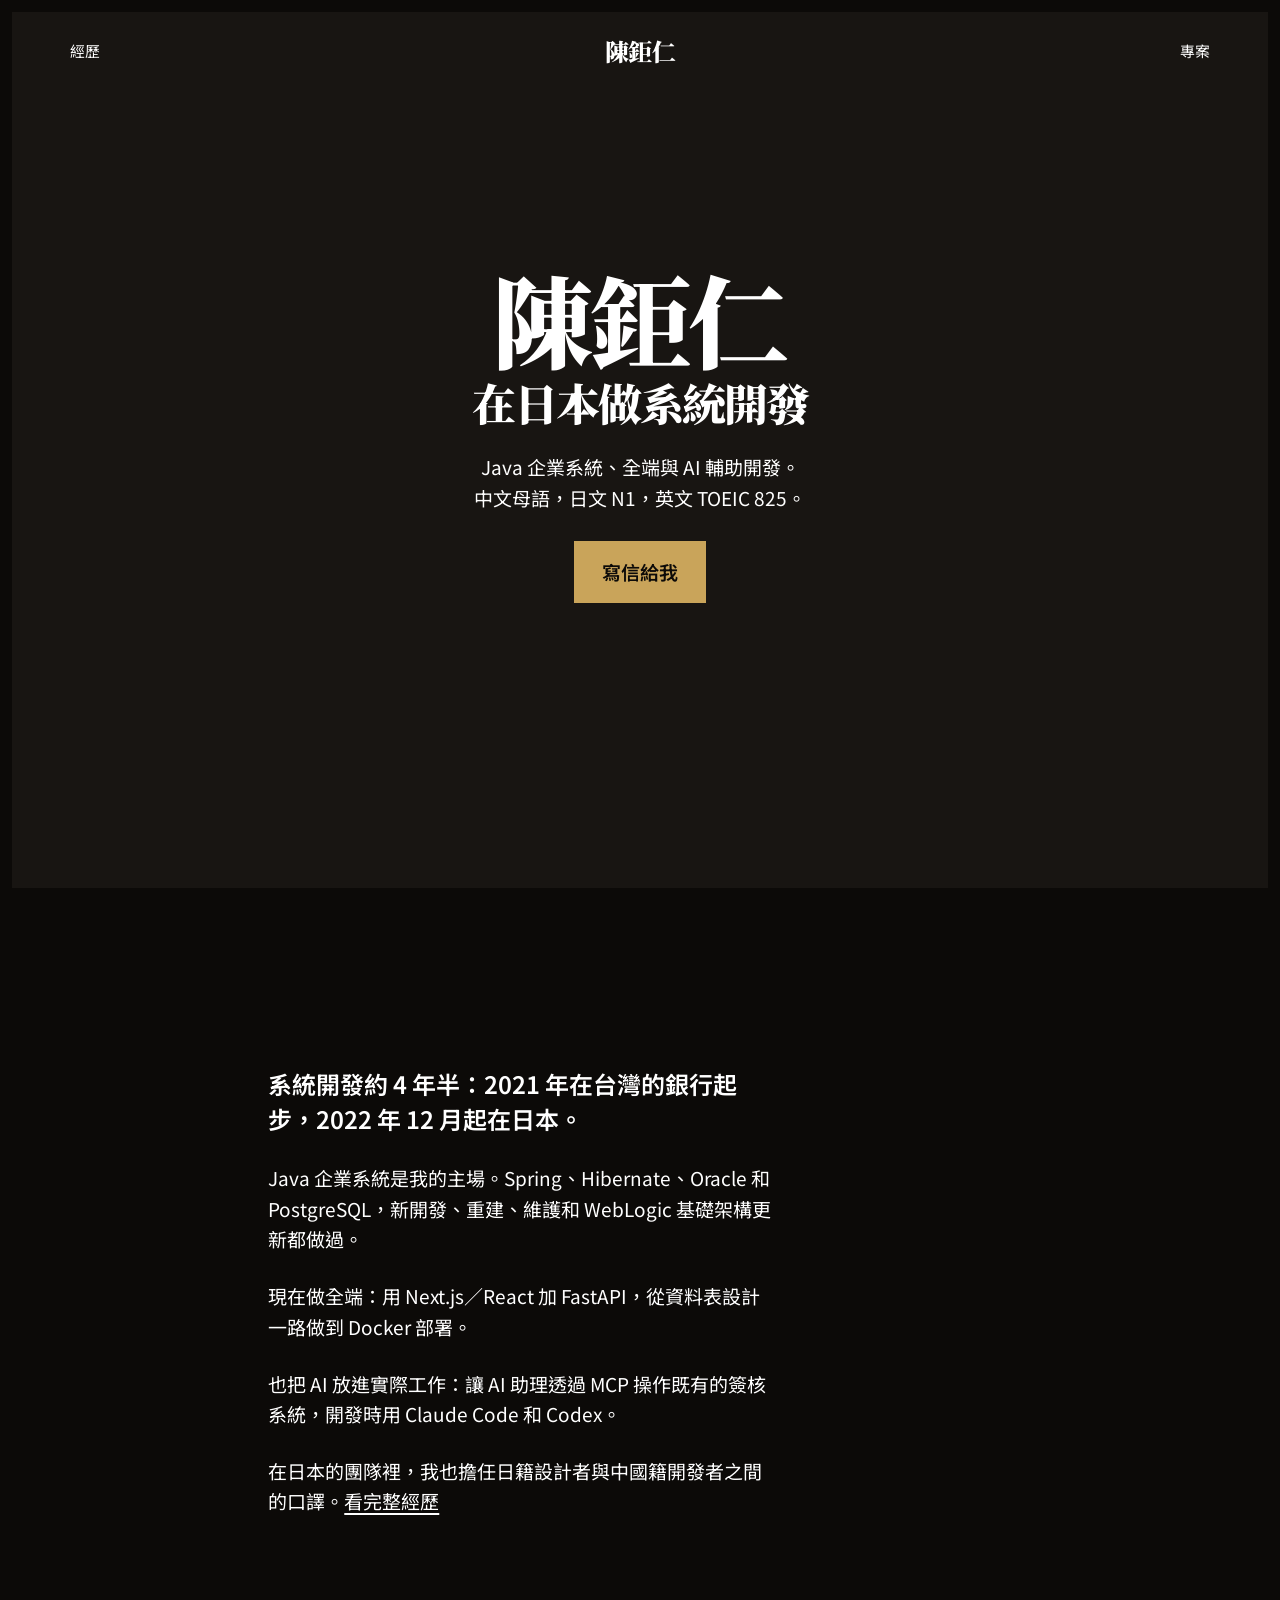
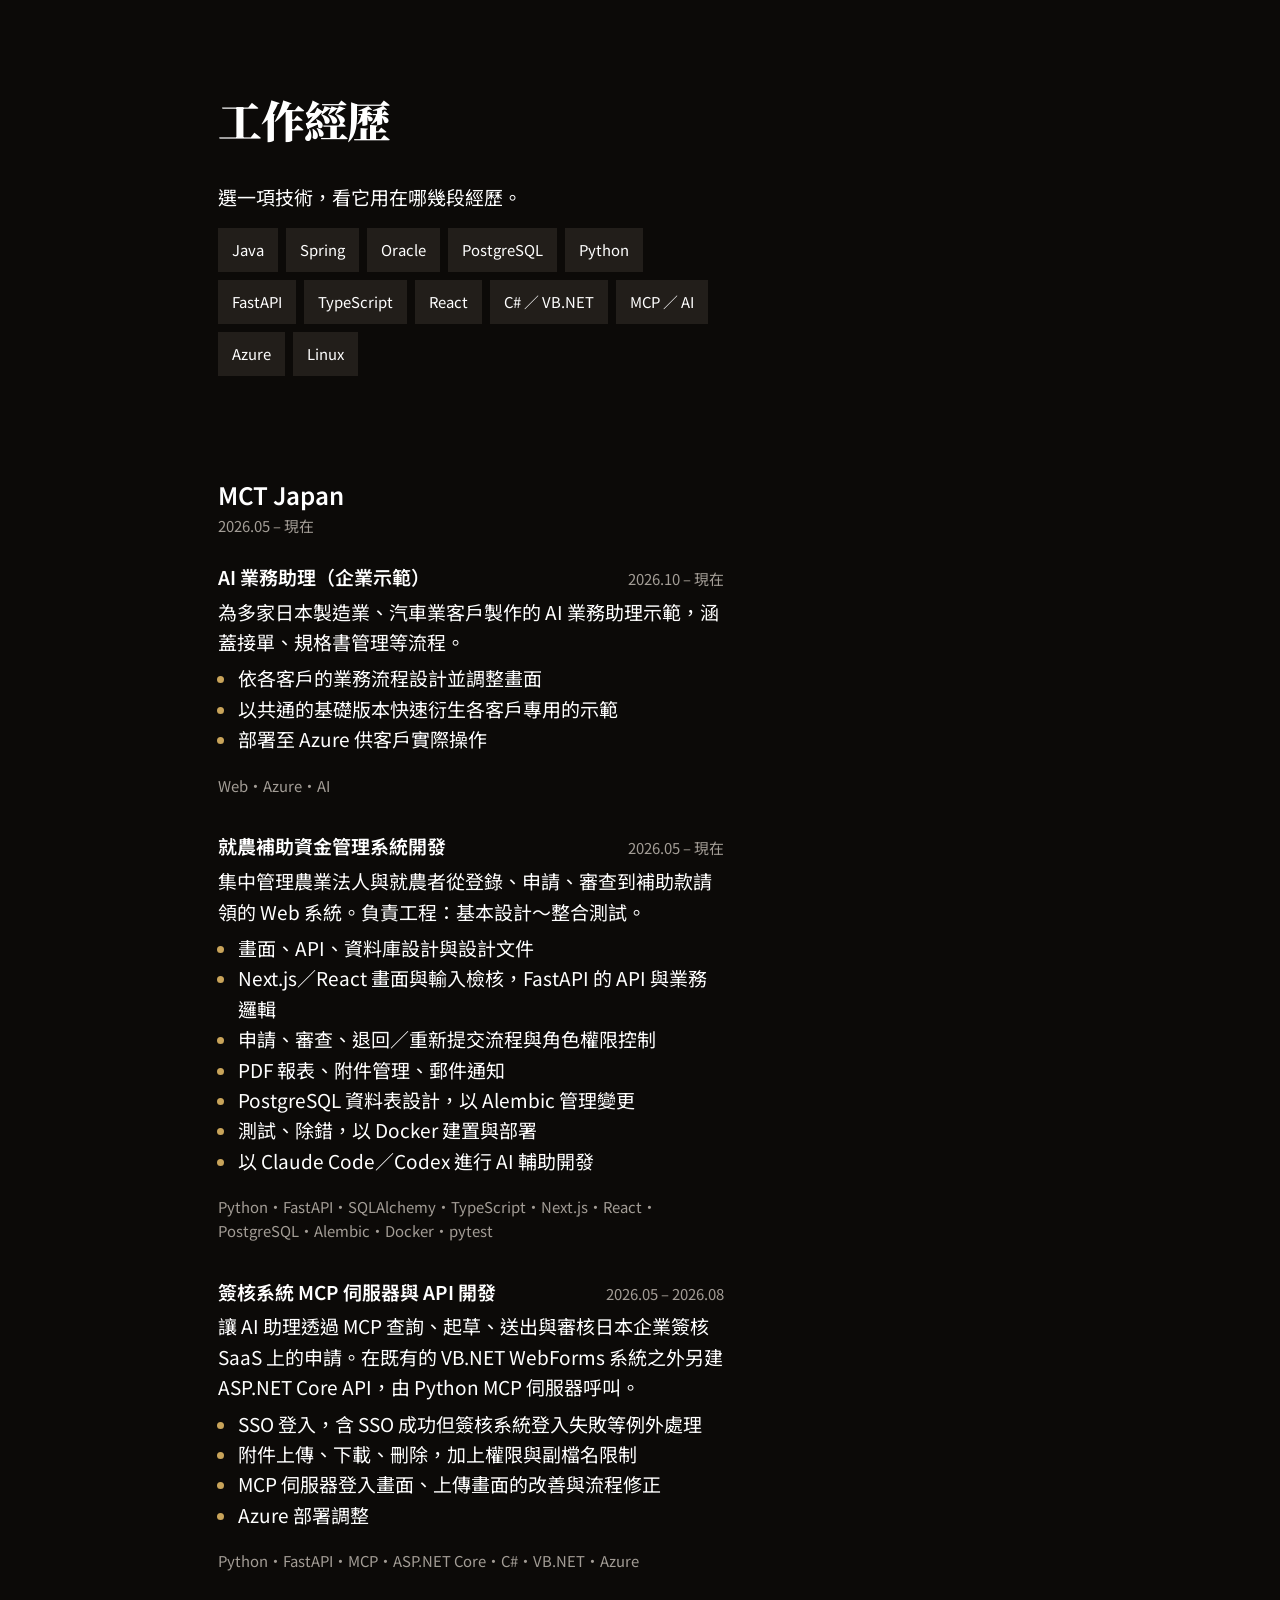
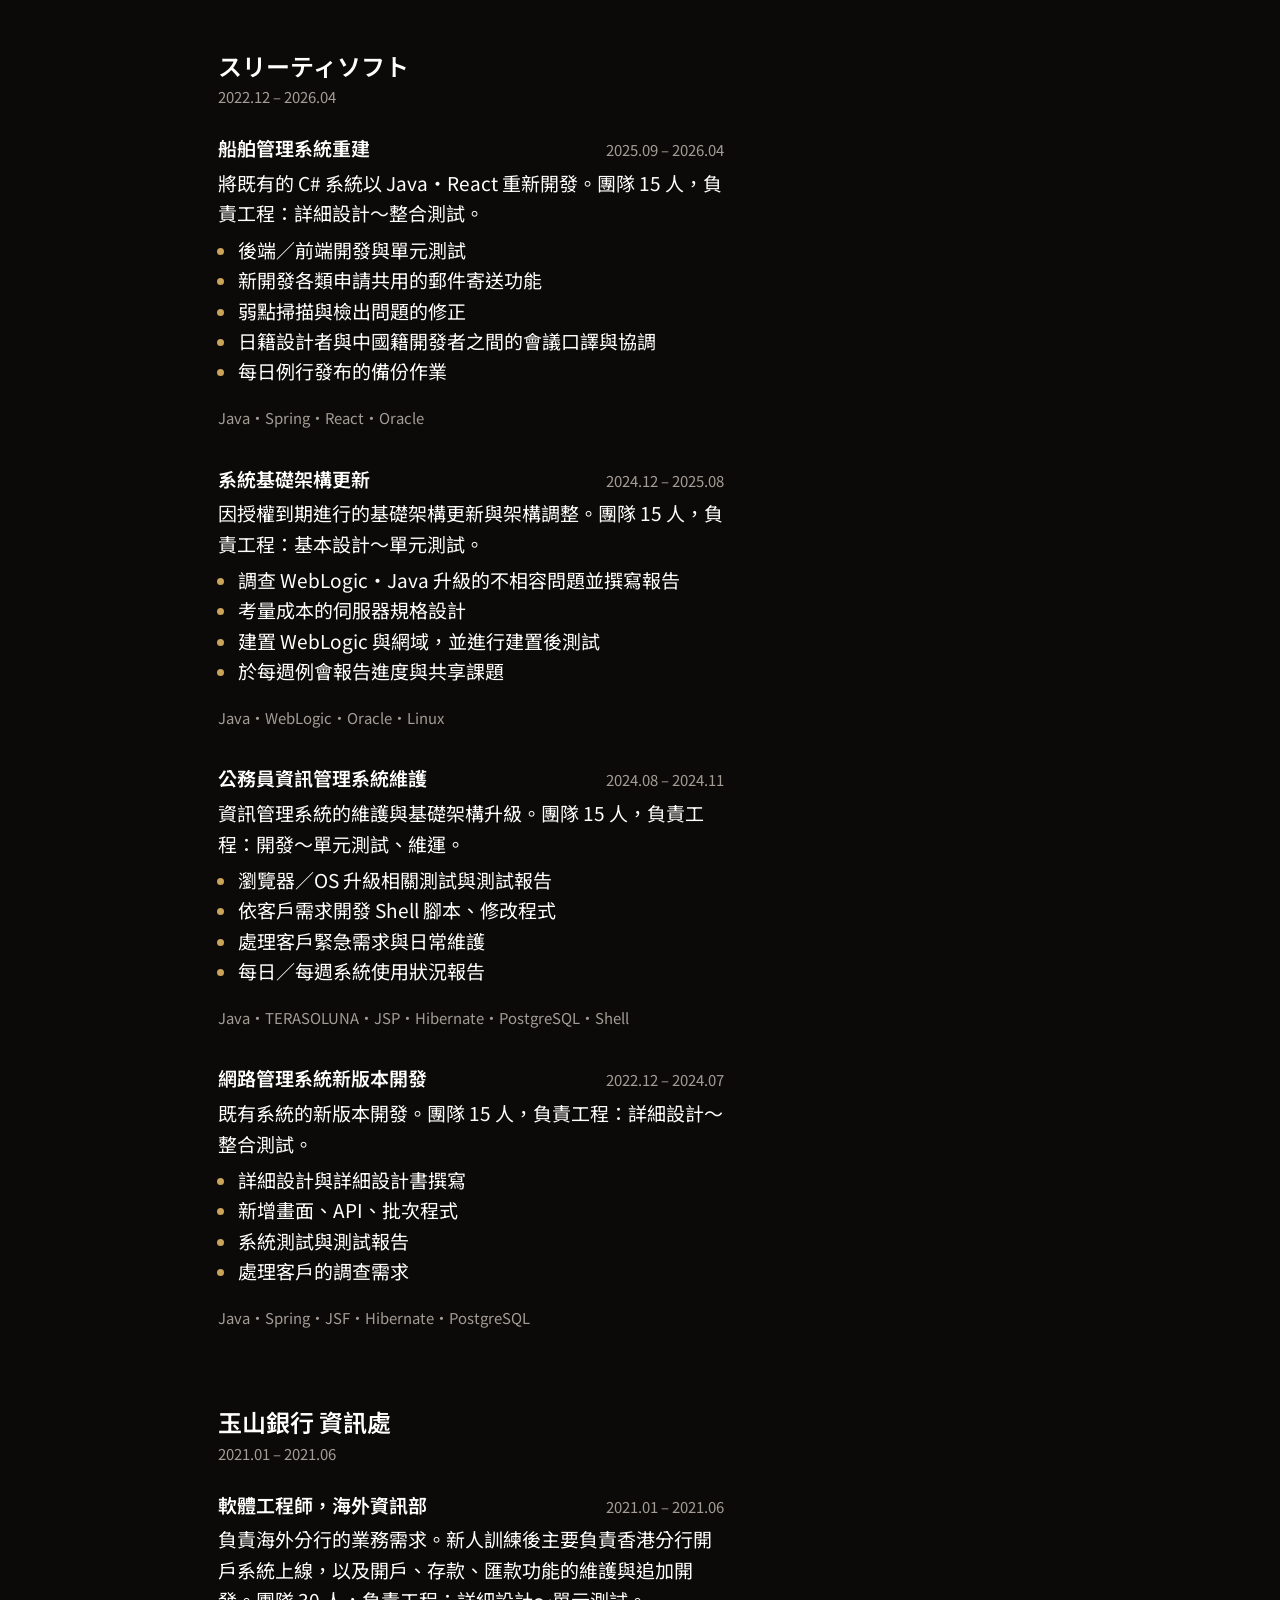
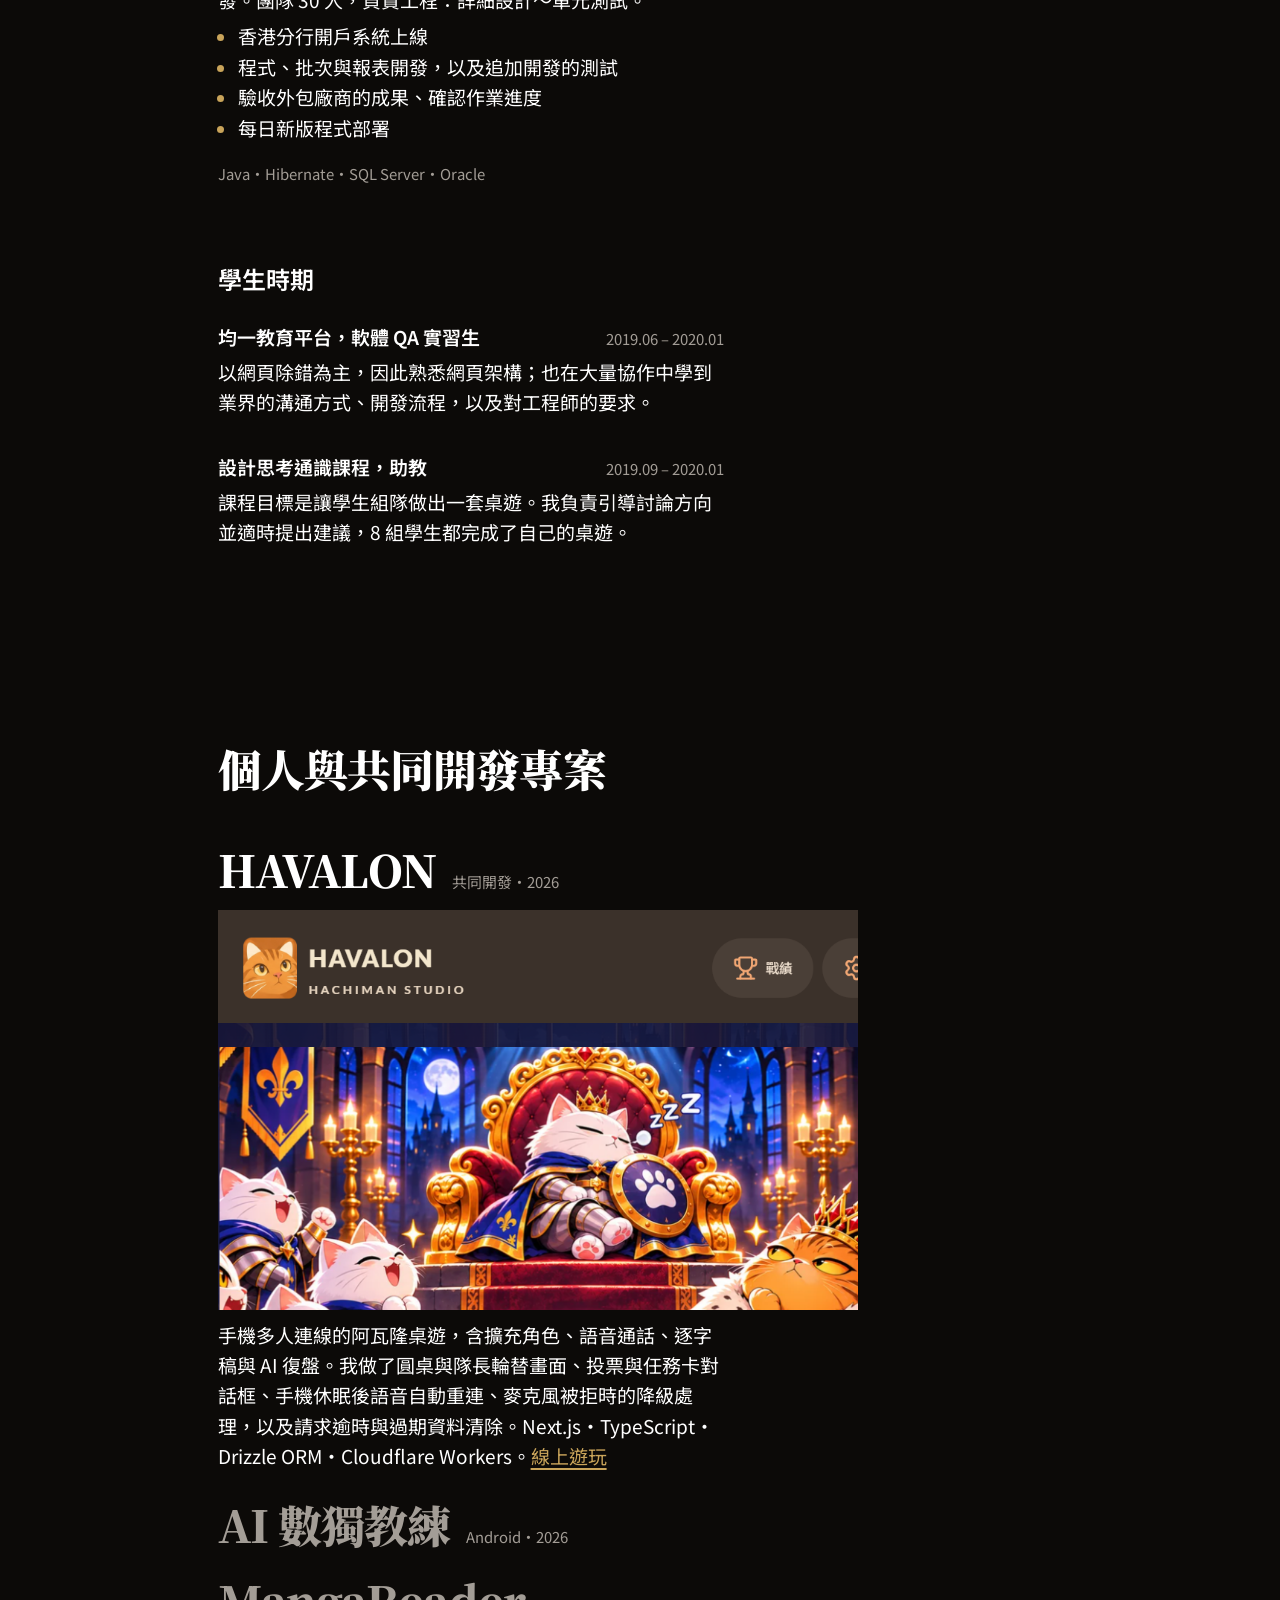
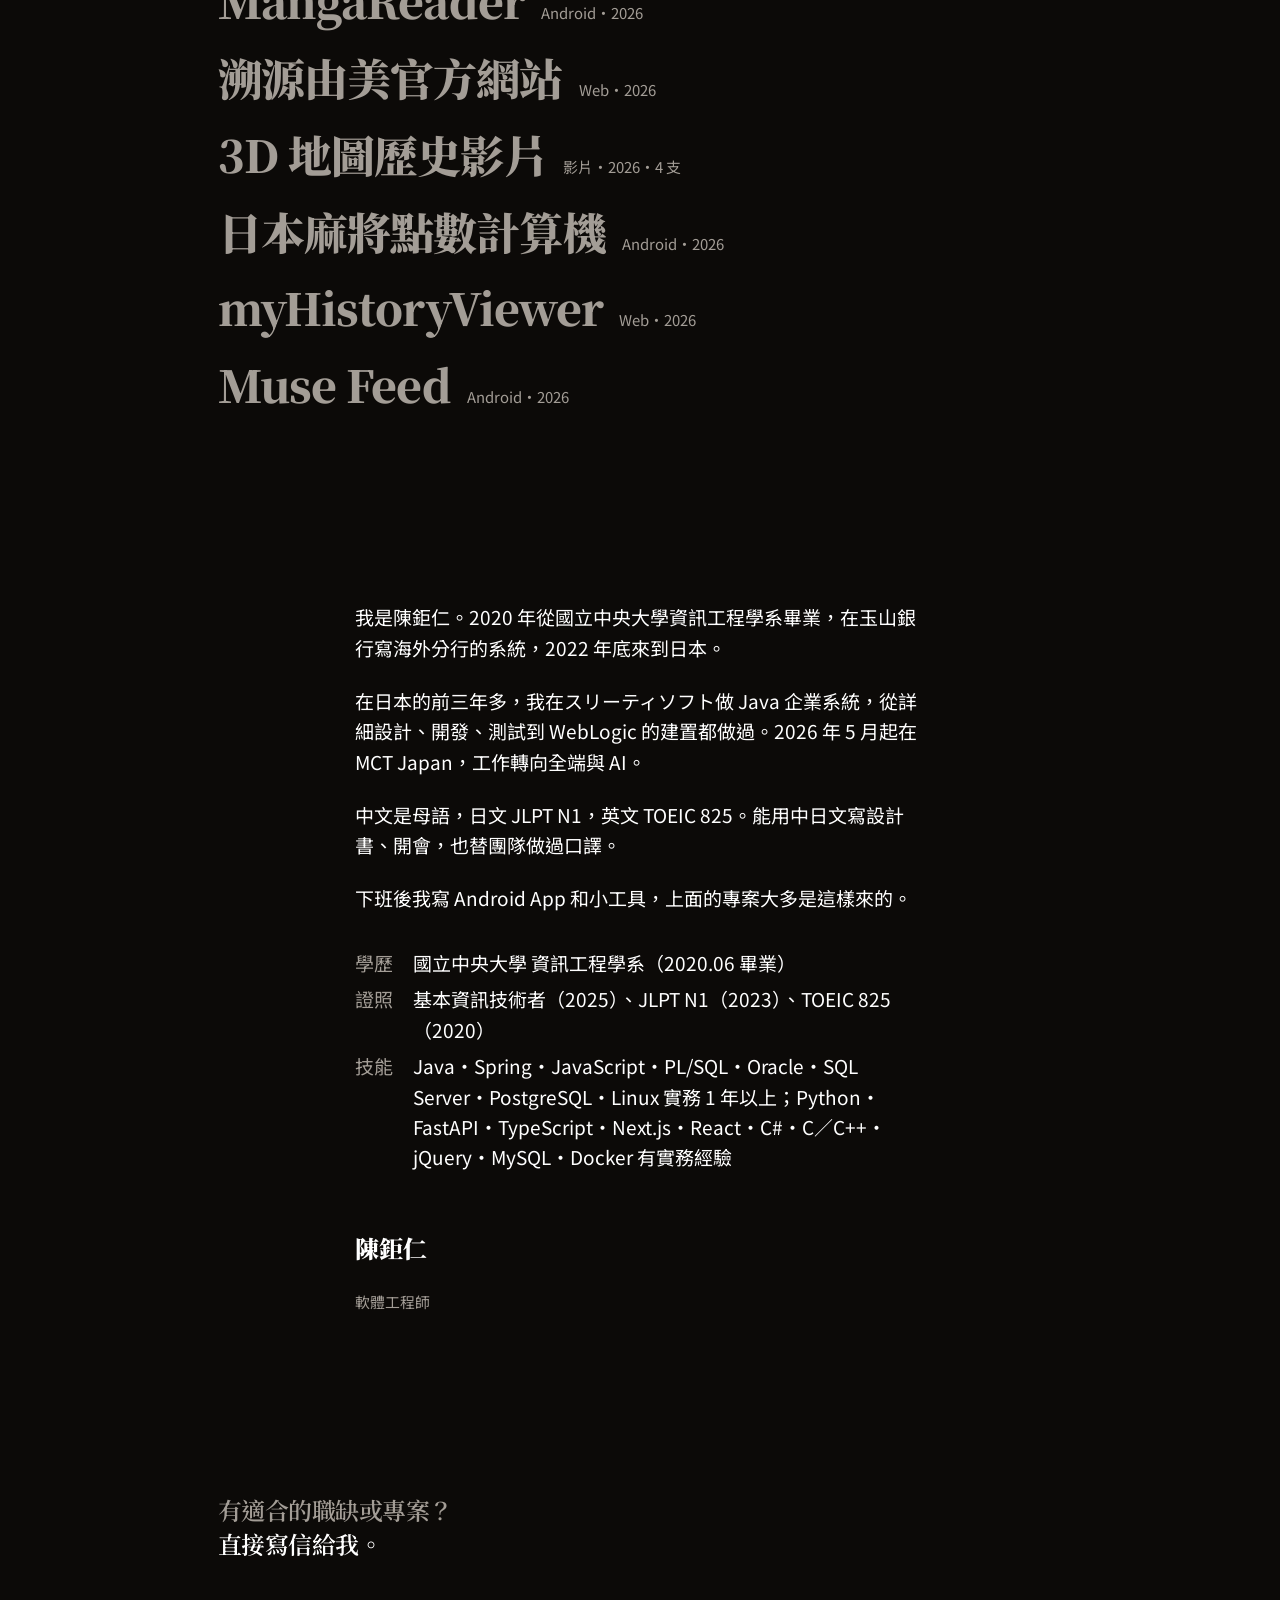
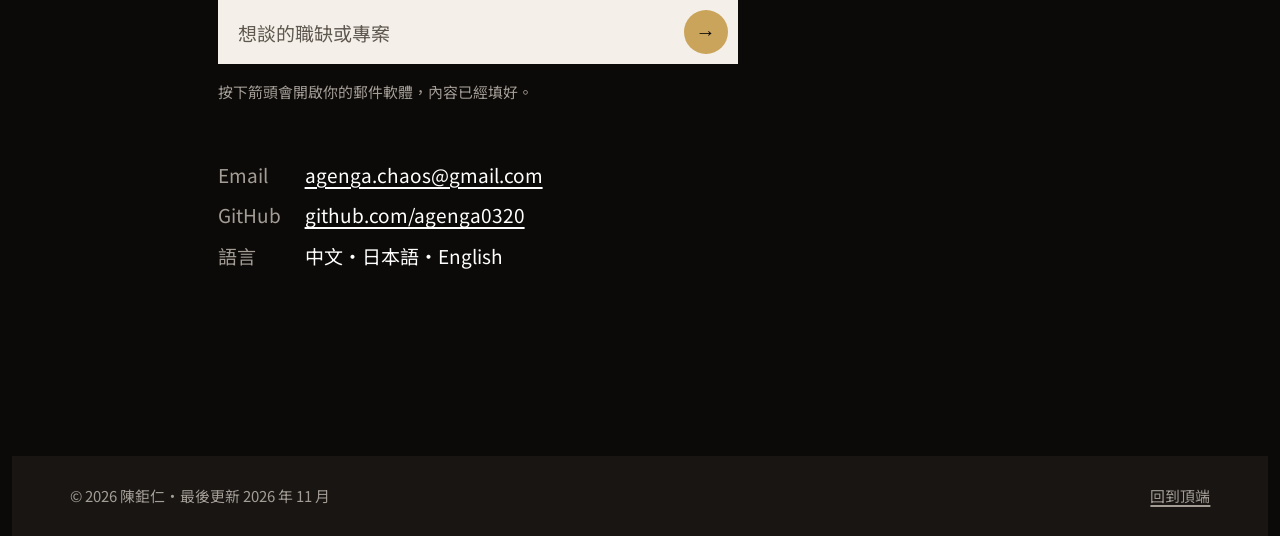
==== index.html @ db95b2f4 "Fix audit findings and replace giant footer name with a one-line footer Co-Authored-By: Claude Opus " ====
<!doctype html>
<html lang="zh-Hant">
<head>
<meta charset="utf-8">
<meta name="viewport" content="width=device-width, initial-scale=1">
<title>陳鉅仁｜軟體工程師 履歷</title>
<meta name="description" content="陳鉅仁｜在日本工作的台灣軟體工程師。Java 企業系統、Next.js／FastAPI 全端開發、MCP 與 AI 輔助開發。中文母語，日文 JLPT N1，英文 TOEIC 825。">
<link rel="preconnect" href="https://fonts.googleapis.com">
<link rel="preconnect" href="https://fonts.gstatic.com" crossorigin>
<link href="https://fonts.googleapis.com/css2?family=Noto+Serif+TC:wght@900&family=Noto+Sans+TC:wght@400;600&display=swap" rel="stylesheet">
<style>
  :root {
    --bg:#0c0a08; --surface:#181512; --surface-2:#221e1a; --ink:#ffffff; --muted:#a39d96;
    --accent:#c9a45a; --accent-ink:#0c0a08;
    --display:"Noto Serif TC", serif;
    --text:"Noto Sans TC", system-ui, sans-serif;
    --step-small:clamp(0.875rem, 0.85rem + 0.1vw, 0.9375rem);
    --step-body:clamp(1.0625rem, 1rem + 0.3vw, 1.1875rem);
    --step-lead:clamp(1.25rem, 1.1rem + 0.6vw, 1.5rem);
    --step-head:clamp(2rem, 1.3rem + 2.4vw, 2.75rem);
    --step-display:clamp(3.25rem, 1.5rem + 6vw, 7rem);
    --m:12px; --pad:clamp(24px, 4.5vw, 72px);
    --ease:cubic-bezier(.2,.7,.2,1);
  }
  * { box-sizing:border-box; }
  html { scroll-behavior:smooth; }
  body { margin:0; background:var(--bg); color:var(--ink); font:400 var(--step-body)/1.6 var(--text); }
  a { color:var(--ink); text-underline-offset:.2em; text-decoration-thickness:2px; }
  a:hover { color:var(--accent); }
  :focus-visible { outline:3px solid var(--accent); outline-offset:3px; }
  ::selection { background:var(--accent); color:var(--accent-ink); }
  h1, h2, h3 { margin:0; font-family:var(--display); font-weight:900; letter-spacing:-0.02em; line-height:1.05; }
  p { margin:0; }

  .page { padding:var(--m) var(--m) 0; }

  /* hero */
  .hero { min-height:calc(100svh - 2 * var(--m)); background:var(--surface); display:grid; grid-template-rows:auto 1fr; padding:20px var(--pad) 0; text-align:center; }
  .top { display:grid; grid-template-columns:1fr auto 1fr; align-items:center; gap:16px; font-size:var(--step-small); }
  .top a { text-decoration:none; }
  .top a:first-child { justify-self:start; } .top a:last-child { justify-self:end; }
  .mark { font-family:var(--display); font-weight:900; font-size:var(--step-lead); letter-spacing:-0.02em; }
  .hero-body { align-self:start; margin-top:22svh; display:grid; justify-items:center; gap:28px; padding-bottom:22svh; }
  .hero h1 { font-size:var(--step-display); line-height:1; }
  .hero h1 span { display:block; font-size:var(--step-head); margin-top:.25em; }
  .hero p { max-width:28em; text-wrap:balance; }
  .btn { display:inline-block; background:var(--accent); color:var(--accent-ink); font-weight:600; text-decoration:none; padding:16px 28px; transition:transform .2s var(--ease), background .2s; }
  .btn:hover { color:var(--accent-ink); background:#d9b871; transform:translateY(-2px); }
  .btn:active { transform:translateY(0) scale(.98); }

  section { padding:clamp(120px, 14vw, 200px) var(--pad) 0; max-width:960px; margin:0 auto; }
  .col { max-width:46ch; }
  h2 { font-size:var(--step-head); margin-bottom:40px; }

  /* intro */
  .intro { margin-left:6%; display:grid; gap:1.4em; }
  .intro p:first-child { font-weight:600; font-size:var(--step-lead); line-height:1.45; }

  /* career list */
  .filter { display:flex; flex-wrap:wrap; gap:8px; margin:0 0 20px; }
  .filter button { font:inherit; font-size:var(--step-small); color:var(--ink); background:var(--surface-2); border:0; padding:10px 14px; cursor:pointer; transition:background .2s, color .2s, transform .15s var(--ease); }
  .filter button:hover { background:#2e2924; }
  .filter button:active { transform:scale(.96); }
  .filter button[aria-pressed="true"] { background:var(--accent); color:var(--accent-ink); }
  .readout { min-height:1.6em; color:var(--muted); font-size:var(--step-small); margin-bottom:48px; }
  .group { margin-top:56px; }
  .group-name { font-size:var(--step-lead); font-weight:600; margin-bottom:8px; }
  .group-name span { display:block; font-size:var(--step-small); font-weight:400; color:var(--muted); font-variant-numeric:tabular-nums; }
  .job { padding:18px 0; transition:opacity .3s; }
  .job-head { display:flex; justify-content:space-between; align-items:baseline; gap:24px; }
  .job h3 { font-family:var(--text); font-weight:600; font-size:var(--step-body); letter-spacing:0; line-height:1.4; }
  .when { color:var(--muted); font-size:var(--step-small); font-variant-numeric:tabular-nums; white-space:nowrap; }
  .job p, .job ul { margin-top:6px; }
  .job ul { padding-left:1.1em; }
  .job .stack { color:var(--muted); font-size:var(--step-small); }
  .job.dim h3, .job.dim p, .job.dim li { color:var(--muted); }
  .hit { color:var(--accent); font-size:var(--step-small); font-weight:600; white-space:nowrap; }
  .job li::marker { color:var(--accent); }

  /* work index */
  .names { list-style:none; margin:0; padding:0; }
  .names li { padding:14px 0; }
  .names button { font:inherit; color:var(--muted); background:none; border:0; padding:0; text-align:left; cursor:pointer; display:flex; align-items:baseline; gap:16px; flex-wrap:wrap; width:100%; }
  .names .nm { font-family:var(--display); font-weight:900; font-size:var(--step-head); letter-spacing:-0.02em; line-height:1.1; transition:color .25s; }
  .names .meta { font-size:var(--step-small); }
  .names li.on .nm, .names button:hover .nm, .names button:focus-visible .nm { color:var(--ink); }
  .names .desc { display:none; margin-top:10px; max-width:46ch; color:var(--ink); }
  .names li.on .desc { display:block; }
  .names .desc a { color:var(--accent); }
  .vids { margin:12px 0 0; padding-left:1.1em; display:grid; gap:8px; }
  .names .vids li { padding:0; }
  .vids li::marker { color:var(--accent); }
  .names img { display:none; width:100%; max-width:640px; height:auto; aspect-ratio:16/10; object-fit:cover; object-position:50% 0; margin-top:16px; }
  .names li.on img { display:block; }

  /* letter */
  .letter { display:grid; gap:1.2em; margin:0 auto; max-width:30em; }
  .letter .sign { font-family:var(--display); font-weight:900; font-size:var(--step-lead); margin-top:.6em; }
  .letter .role { color:var(--muted); font-size:var(--step-small); }
  .facts { display:grid; grid-template-columns:auto 1fr; gap:6px 20px; margin-top:.6em; }
  .facts dt { color:var(--muted); }
  .facts dd { margin:0; }

  /* contact */
  .contact { padding-bottom:clamp(120px, 12vw, 160px); }
  .prompt { font-size:var(--step-lead); font-weight:600; line-height:1.4; }
  .prompt span { display:block; color:var(--muted); }
  form { position:relative; max-width:520px; margin-top:28px; }
  form input { width:100%; height:64px; border:0; background:#f4efe8; color:#0c0a08; font:inherit; padding:0 72px 0 20px; }
  form input::placeholder { color:#5e5850; opacity:1; }
  form input:focus { outline:2px solid var(--accent); outline-offset:-2px; }
  form button { position:absolute; right:10px; top:10px; width:44px; height:44px; border:0; border-radius:50%; background:var(--accent); color:var(--accent-ink); font-size:20px; cursor:pointer; transition:transform .2s var(--ease); }
  form button:hover { transform:translateX(3px); }
  .hint { margin-top:16px; font-size:var(--step-small); color:var(--muted); }
  .rows { margin-top:56px; display:grid; grid-template-columns:auto 1fr; gap:10px 24px; }
  .rows dt { color:var(--muted); }
  .rows dd { margin:0; }

  /* footer */
  footer { margin:var(--m) var(--m) 0; background:var(--surface); }
  .ft { display:flex; justify-content:space-between; align-items:baseline; gap:16px; flex-wrap:wrap; padding:28px var(--pad); font-size:var(--step-small); color:var(--muted); }
  .ft a { color:var(--muted); }

  /* entrances */
  .js .rv { opacity:0; translate:0 24px; transition:opacity .7s var(--ease), translate .7s var(--ease); transition-delay:calc(var(--i, 0) * 80ms); }
  .js .rv.in { opacity:1; translate:0 0; }

  @media (max-width:860px) {
    .hero { min-height:auto; }
    .hero-body { margin-top:28px; gap:20px; padding-bottom:64px; }
    .intro { margin-left:0; max-width:78%; }
    .job-head { flex-direction:column; gap:2px; }
    .names .desc { display:block; }
    .names .nm { color:var(--ink); }
    .names img { display:block; width:100%; height:auto; aspect-ratio:16/10; object-fit:cover; object-position:50% 0; margin-bottom:12px; }
    .names li { padding:20px 0; }
    .rows { grid-template-columns:1fr; gap:2px; }
    .rows dd { margin-bottom:16px; }
  }
  @media (prefers-reduced-motion:reduce) {
    html { scroll-behavior:auto; }
    .js .rv { opacity:1; translate:none; transition:none; }
  }
</style>
<script>document.documentElement.classList.add('js');</script>
</head>
<body>
<div class="page">
<div class="read">

  <header class="hero">
    <nav class="top" aria-label="頁面導覽">
      <a href="#career">經歷</a>
      <span class="mark">陳鉅仁</span>
      <a href="#work">專案</a>
    </nav>
    <div class="hero-body">
      <h1>陳鉅仁<span>在日本做系統開發</span></h1>
      <p>Java 企業系統、全端與 AI 輔助開發。中文母語，日文 N1，英文 TOEIC 825。</p>
      <a class="btn" href="mailto:agenga.chaos@gmail.com">寫信給我</a>
    </div>
  </header>

  <section aria-label="簡介">
    <div class="intro col">
      <p class="rv">系統開發約 4 年半：2021 年在台灣的銀行起步，2022 年 12 月起在日本。</p>
      <p class="rv" style="--i:1">Java 企業系統是我的主場。Spring、Hibernate、Oracle 和 PostgreSQL，新開發、重建、維護和 WebLogic 基礎架構更新都做過。</p>
      <p class="rv" style="--i:2">現在做全端：用 Next.js／React 加 FastAPI，從資料表設計一路做到 Docker 部署。</p>
      <p class="rv" style="--i:3">也把 AI 放進實際工作：讓 AI 助理透過 MCP 操作既有的簽核系統，開發時用 Claude Code 和 Codex。</p>
      <p class="rv" style="--i:4">在日本的團隊裡，我也擔任日籍設計者與中國籍開發者之間的口譯。<a href="#career">看完整經歷</a></p>
    </div>
  </section>

  <section id="career" aria-labelledby="career-h">
    <div class="col">
      <h2 id="career-h" class="rv">工作經歷</h2>
      <p class="rv" style="margin-bottom:16px">選一項技術，看它用在哪幾段經歷。</p>
      <div class="filter rv" role="group" aria-label="依技術篩選">
        <button type="button" data-t="java" aria-pressed="false">Java</button>
        <button type="button" data-t="spring" aria-pressed="false">Spring</button>
        <button type="button" data-t="oracle" aria-pressed="false">Oracle</button>
        <button type="button" data-t="postgresql" aria-pressed="false">PostgreSQL</button>
        <button type="button" data-t="python" aria-pressed="false">Python</button>
        <button type="button" data-t="fastapi" aria-pressed="false">FastAPI</button>
        <button type="button" data-t="typescript" aria-pressed="false">TypeScript</button>
        <button type="button" data-t="react" aria-pressed="false">React</button>
        <button type="button" data-t="csharp" aria-pressed="false">C# ／ VB.NET</button>
        <button type="button" data-t="mcp" aria-pressed="false">MCP ／ AI</button>
        <button type="button" data-t="azure" aria-pressed="false">Azure</button>
        <button type="button" data-t="linux" aria-pressed="false">Linux</button>
      </div>
      <p class="readout" aria-live="polite"></p>

      <div class="group">
        <p class="group-name">MCT Japan<span>2026.05 – 現在</span></p>
        <article class="job rv" data-tech="mcp azure typescript">
          <div class="job-head"><h3>AI 業務助理（企業示範）</h3><span class="when">2026.10 – 現在</span></div>
          <p>為多家日本製造業、汽車業客戶製作的 AI 業務助理示範，涵蓋接單、規格書管理等流程。</p>
          <ul><li>依各客戶的業務流程設計並調整畫面</li><li>以共通的基礎版本快速衍生各客戶專用的示範</li><li>部署至 Azure 供客戶實際操作</li></ul>
          <p class="stack">Web・Azure・AI</p>
        </article>
        <article class="job rv" data-tech="python fastapi typescript react postgresql linux mcp">
          <div class="job-head"><h3>就農補助資金管理系統開發</h3><span class="when">2026.05 – 現在</span></div>
          <p>集中管理農業法人與就農者從登錄、申請、審查到補助款請領的 Web 系統。負責工程：基本設計～整合測試。</p>
          <ul><li>畫面、API、資料庫設計與設計文件</li><li>Next.js／React 畫面與輸入檢核，FastAPI 的 API 與業務邏輯</li><li>申請、審查、退回／重新提交流程與角色權限控制</li><li>PDF 報表、附件管理、郵件通知</li><li>PostgreSQL 資料表設計，以 Alembic 管理變更</li><li>測試、除錯，以 Docker 建置與部署</li><li>以 Claude Code／Codex 進行 AI 輔助開發</li></ul>
          <p class="stack">Python・FastAPI・SQLAlchemy・TypeScript・Next.js・React・PostgreSQL・Alembic・Docker・pytest</p>
        </article>
        <article class="job rv" data-tech="python fastapi mcp csharp azure">
          <div class="job-head"><h3>簽核系統 MCP 伺服器與 API 開發</h3><span class="when">2026.05 – 2026.08</span></div>
          <p>讓 AI 助理透過 MCP 查詢、起草、送出與審核日本企業簽核 SaaS 上的申請。在既有的 VB.NET WebForms 系統之外另建 ASP.NET Core API，由 Python MCP 伺服器呼叫。</p>
          <ul><li>SSO 登入，含 SSO 成功但簽核系統登入失敗等例外處理</li><li>附件上傳、下載、刪除，加上權限與副檔名限制</li><li>MCP 伺服器登入畫面、上傳畫面的改善與流程修正</li><li>Azure 部署調整</li></ul>
          <p class="stack">Python・FastAPI・MCP・ASP.NET Core・C#・VB.NET・Azure</p>
        </article>
      </div>

      <div class="group">
        <p class="group-name">スリーティソフト<span>2022.12 – 2026.04</span></p>
        <article class="job rv" data-tech="java spring react oracle linux">
          <div class="job-head"><h3>船舶管理系統重建</h3><span class="when">2025.09 – 2026.04</span></div>
          <p>將既有的 C# 系統以 Java・React 重新開發。團隊 15 人，負責工程：詳細設計～整合測試。</p>
          <ul><li>後端／前端開發與單元測試</li><li>新開發各類申請共用的郵件寄送功能</li><li>弱點掃描與檢出問題的修正</li><li>日籍設計者與中國籍開發者之間的會議口譯與協調</li><li>每日例行發布的備份作業</li></ul>
          <p class="stack">Java・Spring・React・Oracle</p>
        </article>
        <article class="job rv" data-tech="java oracle linux">
          <div class="job-head"><h3>系統基礎架構更新</h3><span class="when">2024.12 – 2025.08</span></div>
          <p>因授權到期進行的基礎架構更新與架構調整。團隊 15 人，負責工程：基本設計～單元測試。</p>
          <ul><li>調查 WebLogic・Java 升級的不相容問題並撰寫報告</li><li>考量成本的伺服器規格設計</li><li>建置 WebLogic 與網域，並進行建置後測試</li><li>於每週例會報告進度與共享課題</li></ul>
          <p class="stack">Java・WebLogic・Oracle・Linux</p>
        </article>
        <article class="job rv" data-tech="java postgresql linux">
          <div class="job-head"><h3>公務員資訊管理系統維護</h3><span class="when">2024.08 – 2024.11</span></div>
          <p>資訊管理系統的維護與基礎架構升級。團隊 15 人，負責工程：開發～單元測試、維運。</p>
          <ul><li>瀏覽器／OS 升級相關測試與測試報告</li><li>依客戶需求開發 Shell 腳本、修改程式</li><li>處理客戶緊急需求與日常維護</li><li>每日／每週系統使用狀況報告</li></ul>
          <p class="stack">Java・TERASOLUNA・JSP・Hibernate・PostgreSQL・Shell</p>
        </article>
        <article class="job rv" data-tech="java spring postgresql">
          <div class="job-head"><h3>網路管理系統新版本開發</h3><span class="when">2022.12 – 2024.07</span></div>
          <p>既有系統的新版本開發。團隊 15 人，負責工程：詳細設計～整合測試。</p>
          <ul><li>詳細設計與詳細設計書撰寫</li><li>新增畫面、API、批次程式</li><li>系統測試與測試報告</li><li>處理客戶的調查需求</li></ul>
          <p class="stack">Java・Spring・JSF・Hibernate・PostgreSQL</p>
        </article>
      </div>

      <div class="group">
        <p class="group-name">玉山銀行 資訊處<span>2021.01 – 2021.06</span></p>
        <article class="job rv" data-tech="java oracle">
          <div class="job-head"><h3>軟體工程師，海外資訊部</h3><span class="when">2021.01 – 2021.06</span></div>
          <p>負責海外分行的業務需求。新人訓練後主要負責香港分行開戶系統上線，以及開戶、存款、匯款功能的維護與追加開發。團隊 30 人，負責工程：詳細設計～單元測試。</p>
          <ul><li>香港分行開戶系統上線</li><li>程式、批次與報表開發，以及追加開發的測試</li><li>驗收外包廠商的成果、確認作業進度</li><li>每日新版程式部署</li></ul>
          <p class="stack">Java・Hibernate・SQL Server・Oracle</p>
        </article>
      </div>

      <div class="group">
        <p class="group-name">學生時期</p>
        <article class="job rv" data-tech="">
          <div class="job-head"><h3>均一教育平台，軟體 QA 實習生</h3><span class="when">2019.06 – 2020.01</span></div>
          <p>以網頁除錯為主，因此熟悉網頁架構；也在大量協作中學到業界的溝通方式、開發流程，以及對工程師的要求。</p>
        </article>
        <article class="job rv" data-tech="">
          <div class="job-head"><h3>設計思考通識課程，助教</h3><span class="when">2019.09 – 2020.01</span></div>
          <p>課程目標是讓學生組隊做出一套桌遊。我負責引導討論方向並適時提出建議，8 組學生都完成了自己的桌遊。</p>
        </article>
      </div>
    </div>
  </section>

  <section id="work" aria-labelledby="work-h">
    <h2 id="work-h" class="rv">個人與共同開發專案</h2>
    <ul class="names">
      <li class="on rv"><button type="button"><span class="nm">HAVALON</span><span class="meta">共同開發・2026</span></button>
        <img src="img/havalon.png" alt="HAVALON 的首頁畫面：貓咪騎士圍著王座的插圖與建立房間的表單" width="860" height="1800" loading="lazy">
        <p class="desc">手機多人連線的阿瓦隆桌遊，含擴充角色、語音通話、逐字稿與 AI 復盤。我做了圓桌與隊長輪替畫面、投票與任務卡對話框、手機休眠後語音自動重連、麥克風被拒時的降級處理，以及請求逾時與過期資料清除。Next.js・TypeScript・Drizzle ORM・Cloudflare Workers。<a href="https://havalon.vercel.app">線上遊玩</a></p></li>
      <li class="rv"><button type="button"><span class="nm">AI 數獨教練</span><span class="meta">Android・2026</span></button>
        <p class="desc">卡關時 AI 分三層引導下一步該怎麼想，不直接給答案；AI 的推理先用正確解答核對，錯了就不顯示。支援 6 家 AI 的 API、照片匯入題目、筆記與鎖定數字模式，從 GitHub Releases 自動更新，不用任何第三方套件。Kotlin。<a href="https://github.com/agenga0320/sudoku">GitHub</a></p></li>
      <li class="rv"><button type="button"><span class="nm">MangaReader</span><span class="meta">Android・2026</span></button>
        <p class="desc">漫畫閱讀 App。解析網站頁面取得作品與章節，三種閱讀模式與縮放手勢，用前景服務在背景持續檢查追蹤作品的更新；資料全部存在手機本機。以 Product Flavors 管理多個版本，並寫了一鍵建置、驗證簽章、發布的腳本。Java・jsoup・Gradle。</p></li>
      <li class="rv"><button type="button"><span class="nm">溯源由美官方網站</span><span class="meta">Web・2026</span></button>
        <img src="img/origin-yumi.png" alt="溯源由美官方網站的首頁預覽：綠色商標、導覽列與事業介紹" width="1280" height="900" loading="lazy">
        <p class="desc">為溯源由美株式会社重建官網，自製 WordPress 主題。從 EPS 原始檔自行轉出 SVG 商標，以設計 token 管理配色並實測 WCAG 對比度，支援日・英・簡中三語與 OGP 自動產生。PHP・CSS・Python。</p></li>
      <li class="rv"><button type="button"><span class="nm">3D 地圖歷史影片</span><span class="meta">影片・2026・4 支</span></button>
        <img src="img/yt-aVP-GUTAkx0.jpg" alt="林爽文事件影片的畫面：清代台灣的 3D 地圖" width="1280" height="720" loading="lazy">
        <div class="desc">
          <p>用 AI 從史料整理、旁白（AI 語音）到 3D 地圖動畫一路做成的歷史解說影片：一張真實地形的 3D 地圖，用塗色、年份和字幕講完一段歷史。Remotion・WebGL・FFmpeg。</p>
          <ul class="vids">
            <li><a href="https://youtu.be/aVP-GUTAkx0">林爽文事件｜3D 地圖看清代台灣最大民變（1786–1788）</a></li>
            <li><a href="https://youtu.be/8XVI5YLLsjY">同一座島，二十八次改制｜臺灣行政區劃 1624–2014</a></li>
            <li><a href="https://youtu.be/-15Jf3z2MhA">頂下郊拚：1853 年艋舺械鬥，打輸的一方開出了大稻埕</a></li>
            <li><a href="https://youtu.be/E8kAZ9fkPco">織田信長的地盤怎麼變大｜3D 地圖看戰國霸主 1551–1582</a></li>
          </ul>
        </div></li>
      <li class="rv"><button type="button"><span class="nm">日本麻將點數計算機</span><span class="meta">Android・2026</span></button>
        <p class="desc">輸入手牌即可算出符數、翻數與點數，以 GitHub Releases 發布 APK。Kotlin・Gradle。</p></li>
      <li class="rv"><button type="button"><span class="nm">myHistoryViewer</span><span class="meta">Web・2026</span></button>
        <p class="desc">瀏覽與分析個人社群貼文、限時動態典藏的單檔網頁工具，有地圖與 AI 分析。JavaScript。</p></li>
      <li class="rv"><button type="button"><span class="nm">Muse Feed</span><span class="meta">Android・2026</span></button>
        <p class="desc">把 Threads 上的貼文依「一般／商業」分類整理的個人化動態牆 App。Android。</p></li>
    </ul>
  </section>

  <section aria-label="關於我">
    <div class="letter">
      <p class="rv">我是陳鉅仁。2020 年從國立中央大學資訊工程學系畢業，在玉山銀行寫海外分行的系統，2022 年底來到日本。</p>
      <p class="rv">在日本的前三年多，我在スリーティソフト做 Java 企業系統，從詳細設計、開發、測試到 WebLogic 的建置都做過。2026 年 5 月起在 MCT Japan，工作轉向全端與 AI。</p>
      <p class="rv">中文是母語，日文 JLPT N1，英文 TOEIC 825。能用中日文寫設計書、開會，也替團隊做過口譯。</p>
      <p class="rv">下班後我寫 Android App 和小工具，上面的專案大多是這樣來的。</p>
      <dl class="facts rv">
        <dt>學歷</dt><dd>國立中央大學 資訊工程學系（2020.06 畢業）</dd>
        <dt>證照</dt><dd>基本資訊技術者（2025）、JLPT N1（2023）、TOEIC 825（2020）</dd>
        <dt>技能</dt><dd>Java・Spring・JavaScript・PL/SQL・Oracle・SQL Server・PostgreSQL・Linux 實務 1 年以上；Python・FastAPI・TypeScript・Next.js・React・C#・C／C++・jQuery・MySQL・Docker 有實務經驗</dd>
      </dl>
      <p class="sign rv">陳鉅仁</p>
      <p class="role">軟體工程師</p>
    </div>
  </section>

  <section id="contact" class="contact" aria-labelledby="contact-h">
    <h2 id="contact-h" class="prompt rv"><span>有適合的職缺或專案？</span>直接寫信給我。</h2>
    <form class="rv" action="mailto:agenga.chaos@gmail.com" method="get" enctype="text/plain">
      <label for="msg" class="sr" style="position:absolute;width:1px;height:1px;overflow:hidden;clip:rect(0 0 0 0)">想說的話</label>
      <input id="msg" name="body" placeholder="想談的職缺或專案" autocomplete="off">
      <button type="submit" aria-label="用郵件軟體寄出">→</button>
    </form>
    <p class="hint">按下箭頭會開啟你的郵件軟體，內容已經填好。</p>
    <dl class="rows rv">
      <dt>Email</dt><dd><a href="mailto:agenga.chaos@gmail.com">agenga.chaos@gmail.com</a></dd>
      <dt>GitHub</dt><dd><a href="https://github.com/agenga0320">github.com/agenga0320</a></dd>
      <dt>語言</dt><dd>中文・日本語・English</dd>
    </dl>
  </section>

</div>


</div>

<footer>
  <div class="ft">
    <p>© 2026 陳鉅仁・最後更新 2026 年 11 月</p>
    <a href="#">回到頂端</a>
  </div>
</footer>

<script>
(() => {
  const reduce = matchMedia('(prefers-reduced-motion: reduce)').matches;
  // project index: hover, focus or tap makes a name active
  const items = document.querySelectorAll('.names > li');
  // descriptions collapse only on the desktop layout; on phones every one is open
  const collapsible = matchMedia('(min-width: 861px)').matches;
  const mark = () => collapsible && items.forEach(x => x.querySelector('button').setAttribute('aria-expanded', x.classList.contains('on')));
  mark();
  items.forEach(li => {
    const act = () => { items.forEach(x => x.classList.toggle('on', x === li)); mark(); };
    li.querySelector('button').addEventListener('mouseenter', act);
    li.querySelector('button').addEventListener('focus', act);
    li.querySelector('button').addEventListener('click', act);
  });

  // technology filter
  const jobs = [...document.querySelectorAll('.job')];
  const out = document.querySelector('.readout');
  document.querySelectorAll('.filter button').forEach(b => b.addEventListener('click', () => {
    const on = b.getAttribute('aria-pressed') !== 'true';
    document.querySelectorAll('.filter button').forEach(x => x.setAttribute('aria-pressed', x === b && on));
    const t = on ? b.dataset.t : null;
    const hit = jobs.filter(j => t && j.dataset.tech.split(' ').includes(t));
    jobs.forEach(j => j.classList.toggle('dim', !!t && !hit.includes(j)));
    // say it in words too, not only by colour
    document.querySelectorAll('.hit').forEach(s => s.remove());
    hit.forEach(j => j.querySelector('h3').insertAdjacentHTML('beforeend', ` <span class="hit">用到 ${b.textContent}</span>`));
    if (!t) { out.textContent = ''; return; }
    const ws = hit.map(j => j.querySelector('.when').textContent);
    const years = ws.flatMap(w => w.match(/\d{4}/g) || []).map(Number);
    if (/現在/.test(ws.join())) years.push(2026);
    out.textContent = hit.length
      ? `${b.textContent}：用在 ${hit.length} 段經歷（${Math.min(...years)} – ${Math.max(...years)}）`
      : `${b.textContent}：工作經歷中沒有用到`;
  }));

  // contact: put the typed text into the mail
  document.querySelector('form').addEventListener('submit', e => {
    e.preventDefault();
    const body = document.getElementById('msg').value.trim();
    location.href = 'mailto:agenga.chaos@gmail.com?subject=' + encodeURIComponent('看了你的履歷網站') + '&body=' + encodeURIComponent(body);
  });

  // entrances
  if (reduce) { document.querySelectorAll('.rv').forEach(el => el.classList.add('in')); return; }
  const rv = new IntersectionObserver(es => es.forEach(e => { if (e.isIntersecting) { e.target.classList.add('in'); rv.unobserve(e.target); } }),
    { rootMargin: '0px 0px -8% 0px' });
  document.querySelectorAll('.rv').forEach(el => rv.observe(el));})();
</script>
</body>
</html>
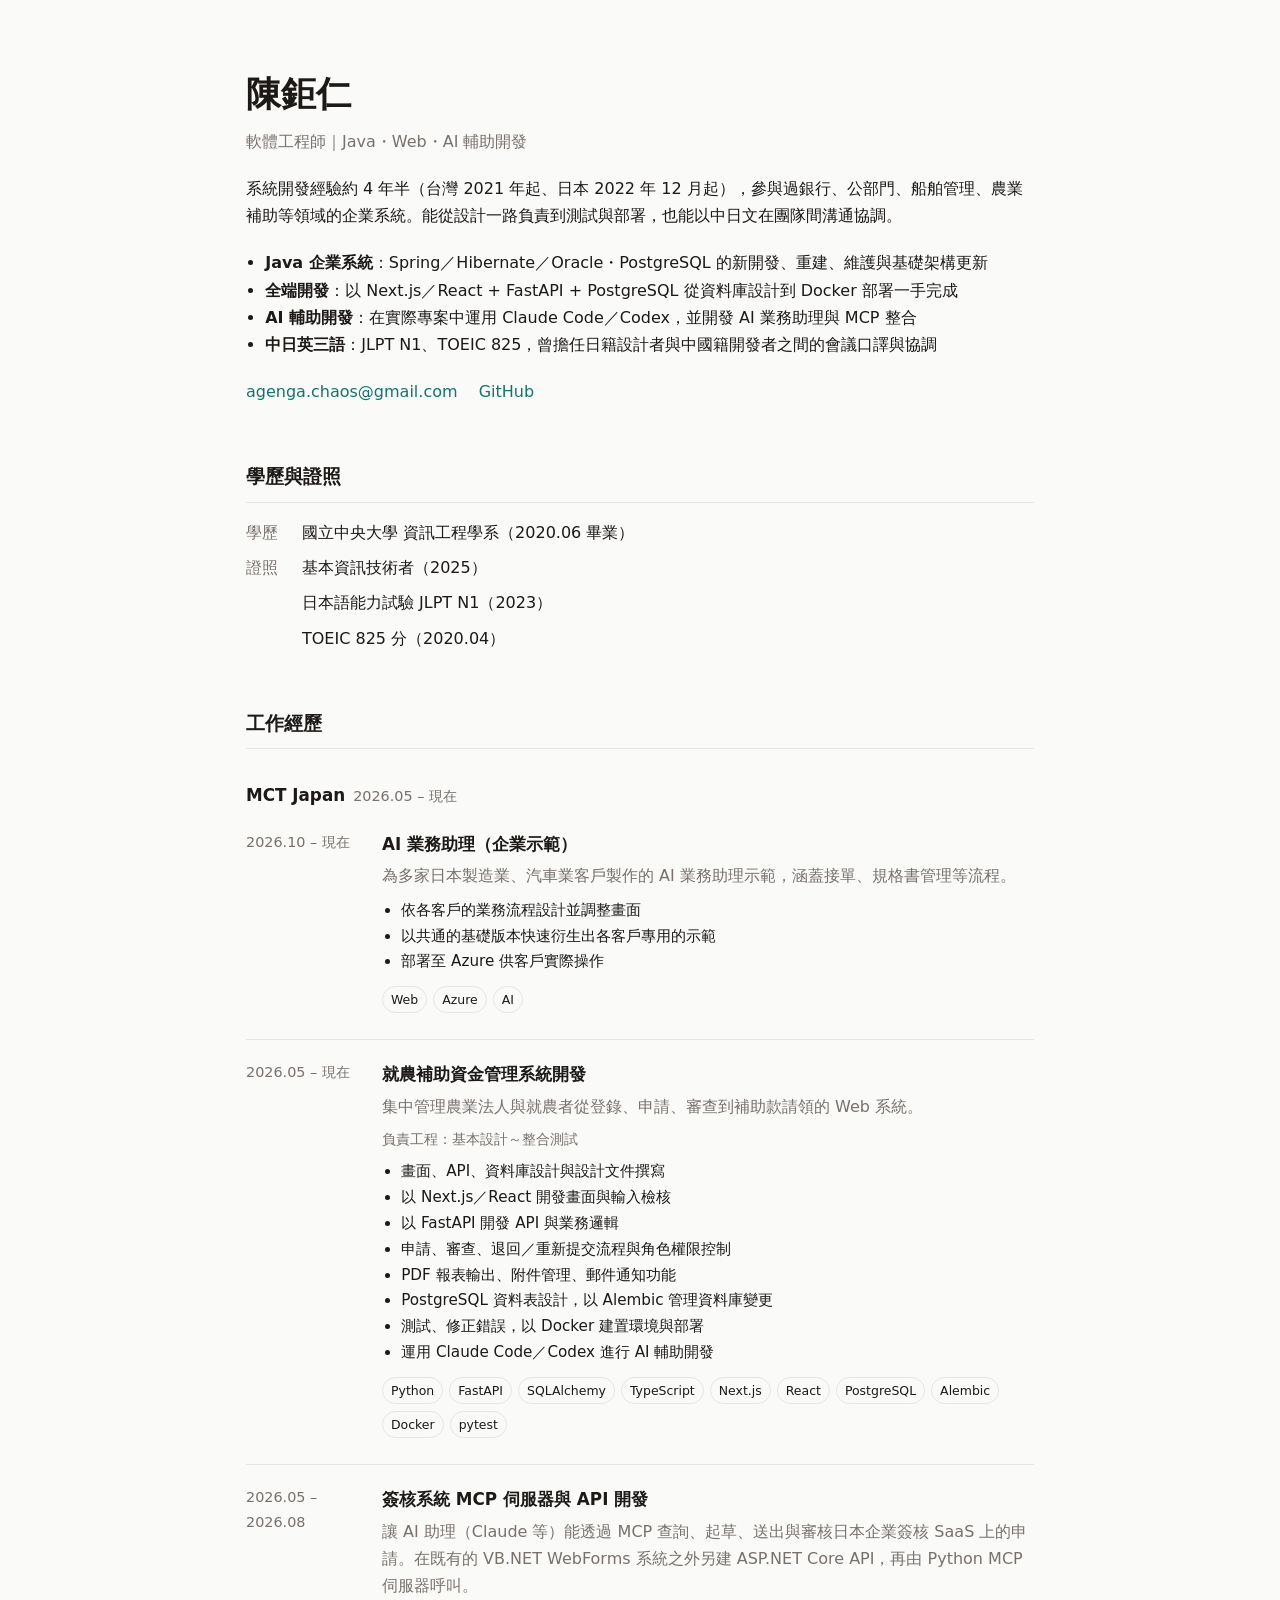
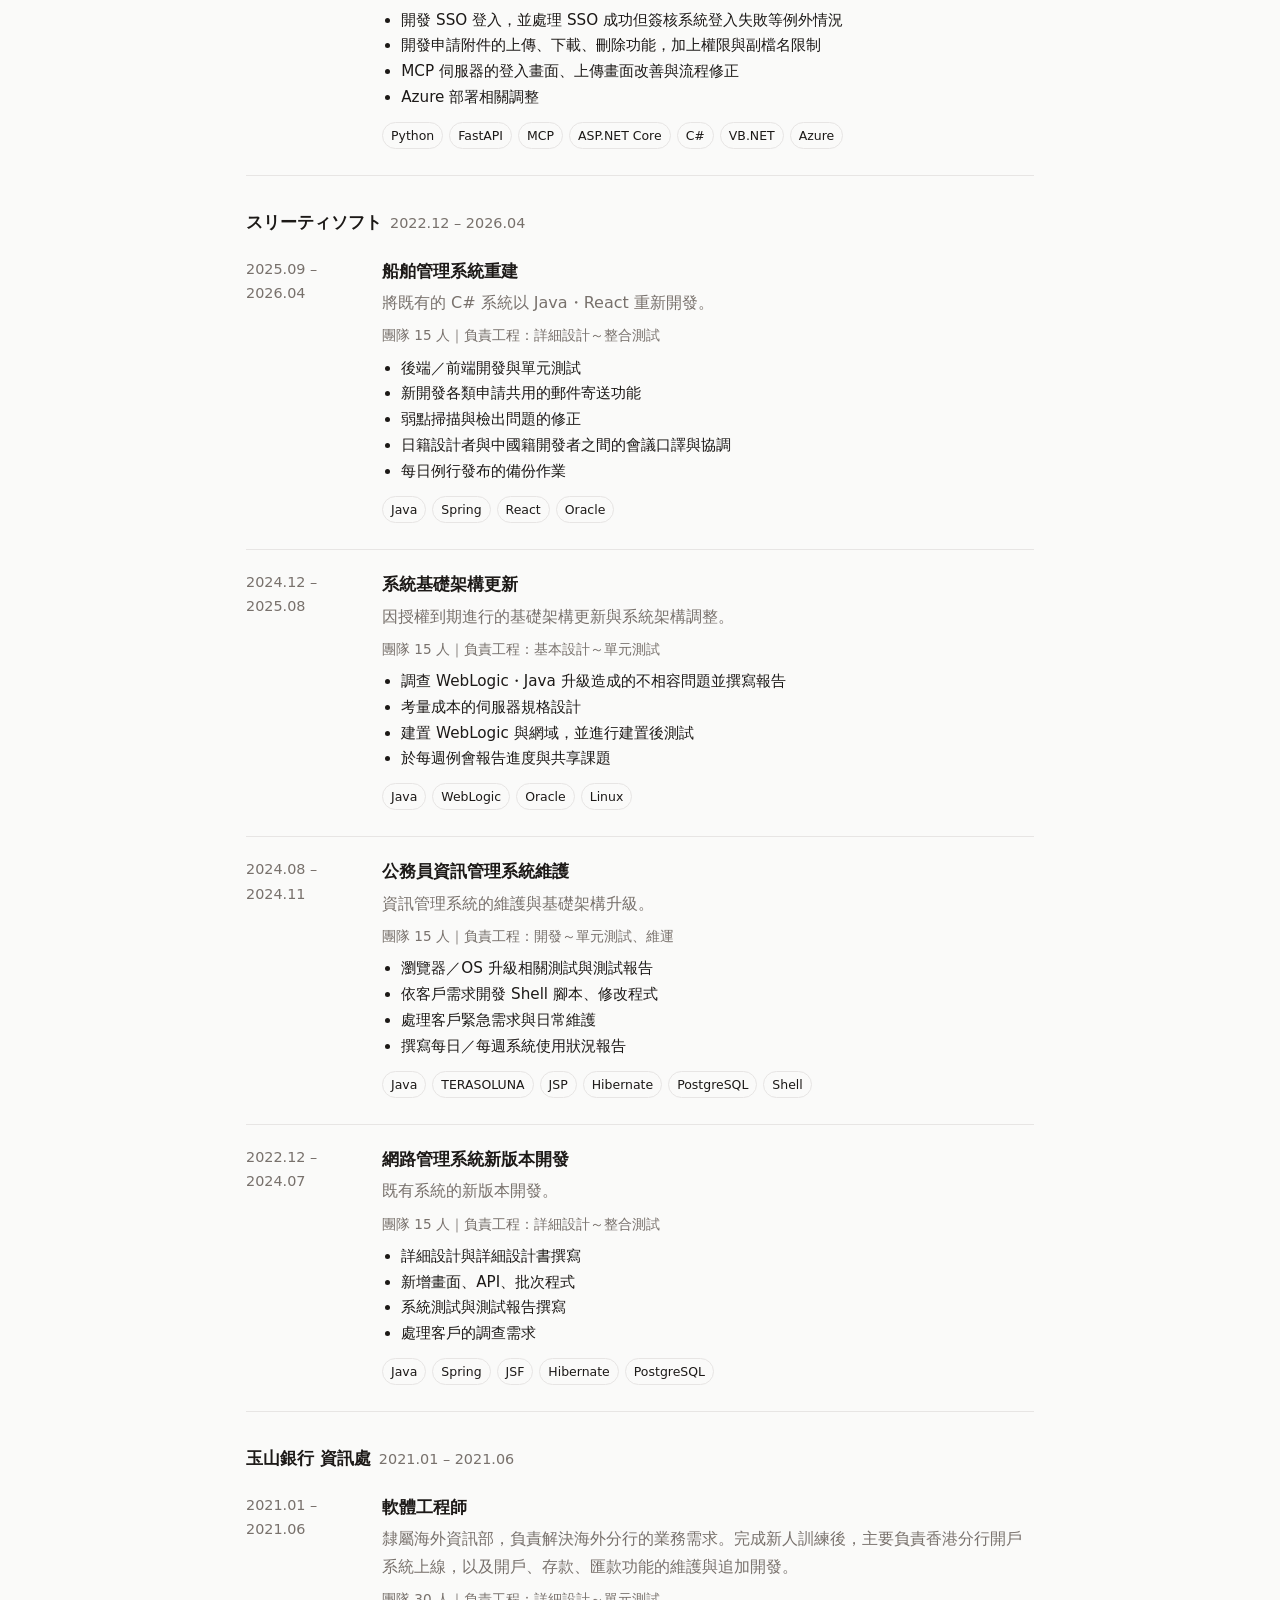
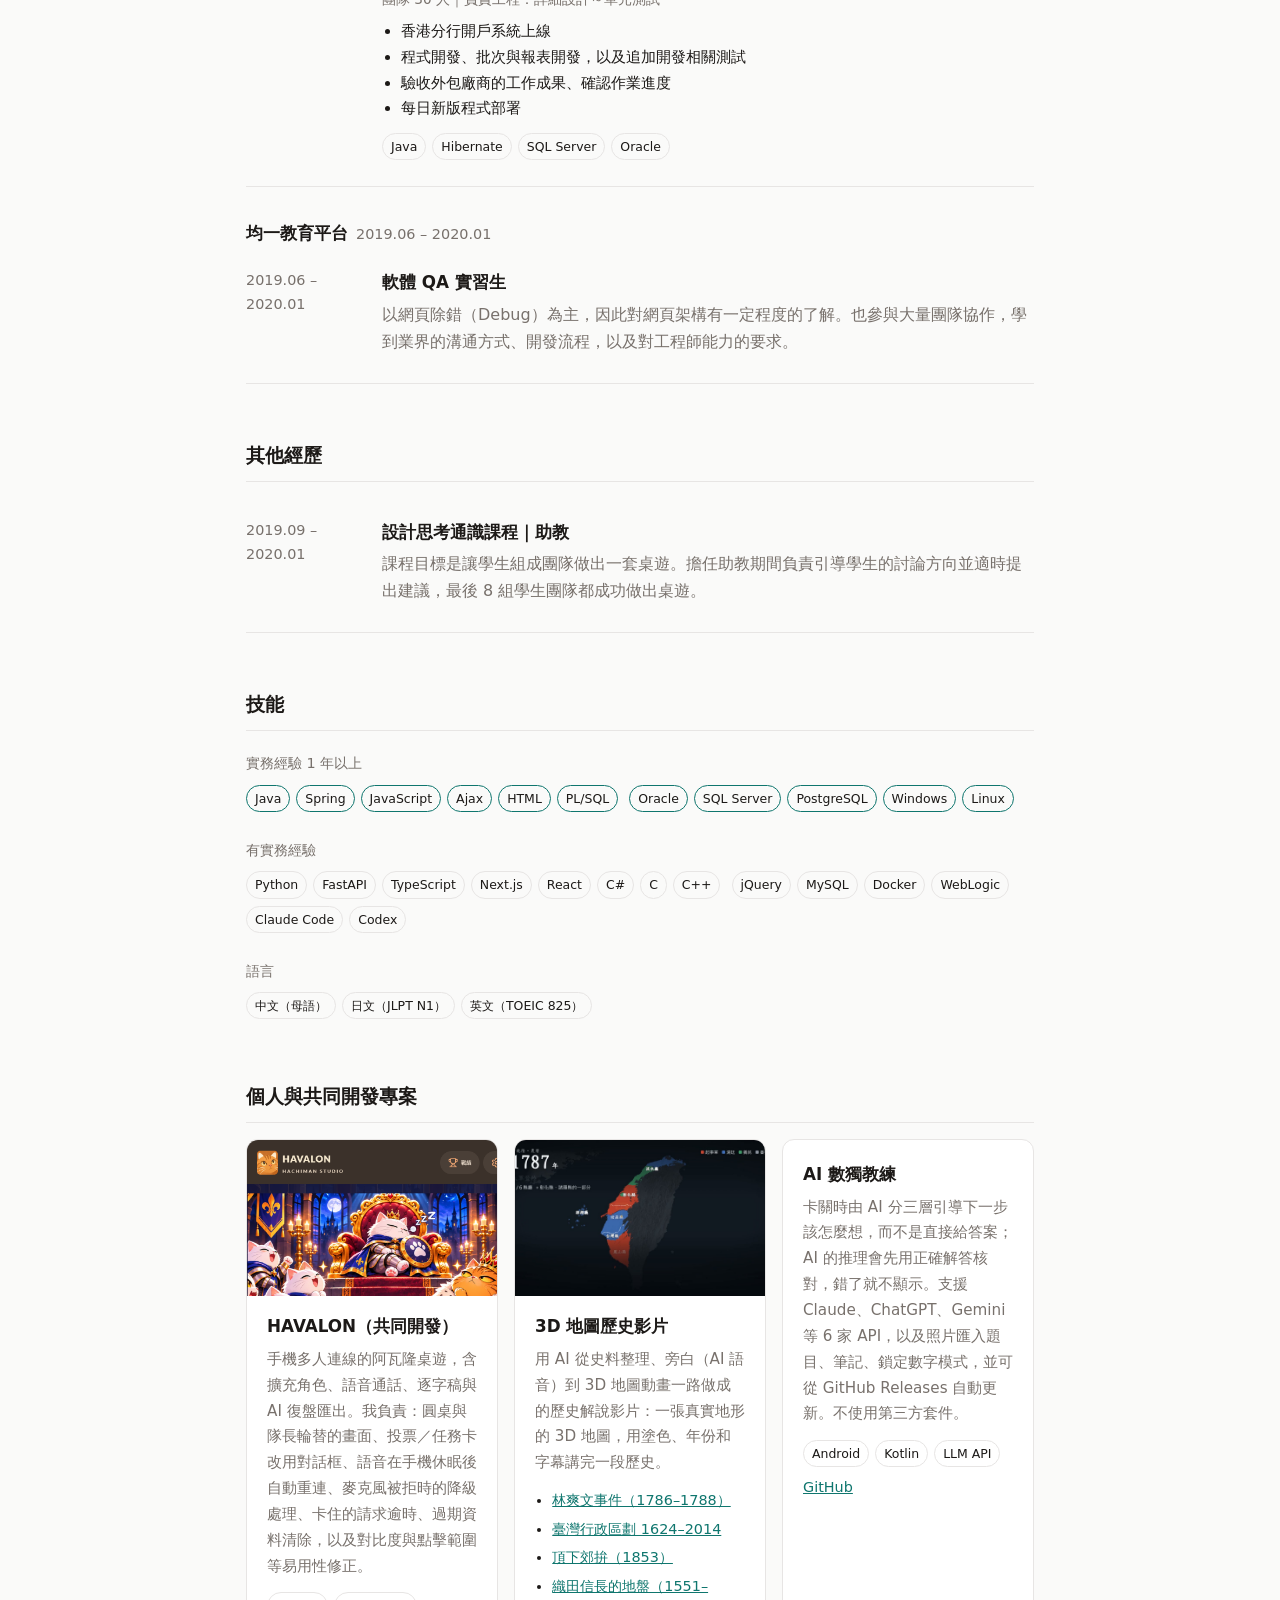
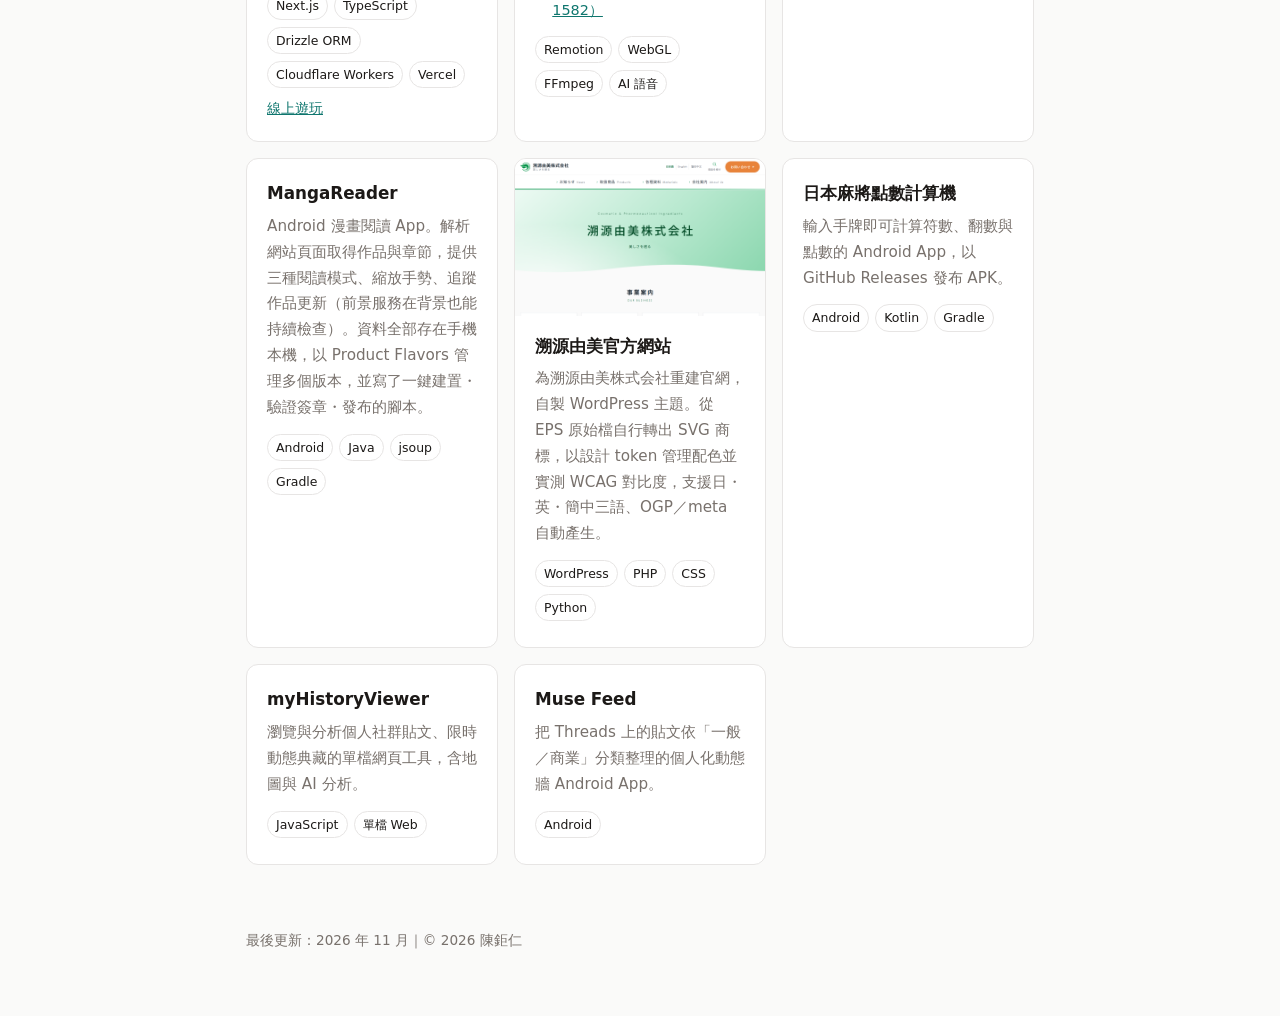
==== commit 3efd0e3e: "Return to the original simple layout, keeping the current content Co-Authored-By: Claude Opus 5.5 <n" ====
--- a/index.html
+++ b/index.html
@@ -5,391 +5,305 @@
 <meta name="viewport" content="width=device-width, initial-scale=1">
 <title>陳鉅仁｜軟體工程師 履歷</title>
 <meta name="description" content="陳鉅仁｜在日本工作的台灣軟體工程師。Java 企業系統、Next.js／FastAPI 全端開發、MCP 與 AI 輔助開發。中文母語，日文 JLPT N1，英文 TOEIC 825。">
-<link rel="preconnect" href="https://fonts.googleapis.com">
-<link rel="preconnect" href="https://fonts.gstatic.com" crossorigin>
-<link href="https://fonts.googleapis.com/css2?family=Noto+Serif+TC:wght@900&family=Noto+Sans+TC:wght@400;600&display=swap" rel="stylesheet">
 <style>
-  :root {
-    --bg:#0c0a08; --surface:#181512; --surface-2:#221e1a; --ink:#ffffff; --muted:#a39d96;
-    --accent:#c9a45a; --accent-ink:#0c0a08;
-    --display:"Noto Serif TC", serif;
-    --text:"Noto Sans TC", system-ui, sans-serif;
-    --step-small:clamp(0.875rem, 0.85rem + 0.1vw, 0.9375rem);
-    --step-body:clamp(1.0625rem, 1rem + 0.3vw, 1.1875rem);
-    --step-lead:clamp(1.25rem, 1.1rem + 0.6vw, 1.5rem);
-    --step-head:clamp(2rem, 1.3rem + 2.4vw, 2.75rem);
-    --step-display:clamp(3.25rem, 1.5rem + 6vw, 7rem);
-    --m:12px; --pad:clamp(24px, 4.5vw, 72px);
-    --ease:cubic-bezier(.2,.7,.2,1);
+  :root { --bg:#fafaf9; --fg:#1c1917; --muted:#78716c; --card:#fff; --line:#e7e5e4; --accent:#0f766e; }
+  @media (prefers-color-scheme: dark) {
+    :root { --bg:#1c1917; --fg:#f5f5f4; --muted:#a8a29e; --card:#292524; --line:#44403c; --accent:#5eead4; }
   }
   * { box-sizing:border-box; }
-  html { scroll-behavior:smooth; }
-  body { margin:0; background:var(--bg); color:var(--ink); font:400 var(--step-body)/1.6 var(--text); }
-  a { color:var(--ink); text-underline-offset:.2em; text-decoration-thickness:2px; }
-  a:hover { color:var(--accent); }
-  :focus-visible { outline:3px solid var(--accent); outline-offset:3px; }
-  ::selection { background:var(--accent); color:var(--accent-ink); }
-  h1, h2, h3 { margin:0; font-family:var(--display); font-weight:900; letter-spacing:-0.02em; line-height:1.05; }
-  p { margin:0; }
-
-  .page { padding:var(--m) var(--m) 0; }
-
-  /* hero */
-  .hero { min-height:calc(100svh - 2 * var(--m)); background:var(--surface); display:grid; grid-template-rows:auto 1fr; padding:20px var(--pad) 0; text-align:center; }
-  .top { display:grid; grid-template-columns:1fr auto 1fr; align-items:center; gap:16px; font-size:var(--step-small); }
-  .top a { text-decoration:none; }
-  .top a:first-child { justify-self:start; } .top a:last-child { justify-self:end; }
-  .mark { font-family:var(--display); font-weight:900; font-size:var(--step-lead); letter-spacing:-0.02em; }
-  .hero-body { align-self:start; margin-top:22svh; display:grid; justify-items:center; gap:28px; padding-bottom:22svh; }
-  .hero h1 { font-size:var(--step-display); line-height:1; }
-  .hero h1 span { display:block; font-size:var(--step-head); margin-top:.25em; }
-  .hero p { max-width:28em; text-wrap:balance; }
-  .btn { display:inline-block; background:var(--accent); color:var(--accent-ink); font-weight:600; text-decoration:none; padding:16px 28px; transition:transform .2s var(--ease), background .2s; }
-  .btn:hover { color:var(--accent-ink); background:#d9b871; transform:translateY(-2px); }
-  .btn:active { transform:translateY(0) scale(.98); }
-
-  section { padding:clamp(120px, 14vw, 200px) var(--pad) 0; max-width:960px; margin:0 auto; }
-  .col { max-width:46ch; }
-  h2 { font-size:var(--step-head); margin-bottom:40px; }
-
-  /* intro */
-  .intro { margin-left:6%; display:grid; gap:1.4em; }
-  .intro p:first-child { font-weight:600; font-size:var(--step-lead); line-height:1.45; }
-
-  /* career list */
-  .filter { display:flex; flex-wrap:wrap; gap:8px; margin:0 0 20px; }
-  .filter button { font:inherit; font-size:var(--step-small); color:var(--ink); background:var(--surface-2); border:0; padding:10px 14px; cursor:pointer; transition:background .2s, color .2s, transform .15s var(--ease); }
-  .filter button:hover { background:#2e2924; }
-  .filter button:active { transform:scale(.96); }
-  .filter button[aria-pressed="true"] { background:var(--accent); color:var(--accent-ink); }
-  .readout { min-height:1.6em; color:var(--muted); font-size:var(--step-small); margin-bottom:48px; }
-  .group { margin-top:56px; }
-  .group-name { font-size:var(--step-lead); font-weight:600; margin-bottom:8px; }
-  .group-name span { display:block; font-size:var(--step-small); font-weight:400; color:var(--muted); font-variant-numeric:tabular-nums; }
-  .job { padding:18px 0; transition:opacity .3s; }
-  .job-head { display:flex; justify-content:space-between; align-items:baseline; gap:24px; }
-  .job h3 { font-family:var(--text); font-weight:600; font-size:var(--step-body); letter-spacing:0; line-height:1.4; }
-  .when { color:var(--muted); font-size:var(--step-small); font-variant-numeric:tabular-nums; white-space:nowrap; }
-  .job p, .job ul { margin-top:6px; }
-  .job ul { padding-left:1.1em; }
-  .job .stack { color:var(--muted); font-size:var(--step-small); }
-  .job.dim h3, .job.dim p, .job.dim li { color:var(--muted); }
-  .hit { color:var(--accent); font-size:var(--step-small); font-weight:600; white-space:nowrap; }
-  .job li::marker { color:var(--accent); }
-
-  /* work index */
-  .names { list-style:none; margin:0; padding:0; }
-  .names li { padding:14px 0; }
-  .names button { font:inherit; color:var(--muted); background:none; border:0; padding:0; text-align:left; cursor:pointer; display:flex; align-items:baseline; gap:16px; flex-wrap:wrap; width:100%; }
-  .names .nm { font-family:var(--display); font-weight:900; font-size:var(--step-head); letter-spacing:-0.02em; line-height:1.1; transition:color .25s; }
-  .names .meta { font-size:var(--step-small); }
-  .names li.on .nm, .names button:hover .nm, .names button:focus-visible .nm { color:var(--ink); }
-  .names .desc { display:none; margin-top:10px; max-width:46ch; color:var(--ink); }
-  .names li.on .desc { display:block; }
-  .names .desc a { color:var(--accent); }
-  .vids { margin:12px 0 0; padding-left:1.1em; display:grid; gap:8px; }
-  .names .vids li { padding:0; }
-  .vids li::marker { color:var(--accent); }
-  .names img { display:none; width:100%; max-width:640px; height:auto; aspect-ratio:16/10; object-fit:cover; object-position:50% 0; margin-top:16px; }
-  .names li.on img { display:block; }
-
-  /* letter */
-  .letter { display:grid; gap:1.2em; margin:0 auto; max-width:30em; }
-  .letter .sign { font-family:var(--display); font-weight:900; font-size:var(--step-lead); margin-top:.6em; }
-  .letter .role { color:var(--muted); font-size:var(--step-small); }
-  .facts { display:grid; grid-template-columns:auto 1fr; gap:6px 20px; margin-top:.6em; }
+  body { margin:0; background:var(--bg); color:var(--fg); font:16px/1.7 system-ui, "Noto Sans TC", "Microsoft JhengHei", sans-serif; }
+  main { max-width:820px; margin:0 auto; padding:64px 16px; }
+  h1 { font-size:2.2rem; margin:0 0 4px; }
+  .role { color:var(--muted); margin:0 0 20px; }
+  .links a { color:var(--accent); margin-right:16px; text-decoration:none; }
+  .links a:hover { text-decoration:underline; }
+  h2 { font-size:1.2rem; margin:56px 0 16px; padding-bottom:8px; border-bottom:1px solid var(--line); }
+  .facts { display:grid; gap:8px 24px; grid-template-columns:max-content 1fr; margin:0; }
   .facts dt { color:var(--muted); }
   .facts dd { margin:0; }
-
-  /* contact */
-  .contact { padding-bottom:clamp(120px, 12vw, 160px); }
-  .prompt { font-size:var(--step-lead); font-weight:600; line-height:1.4; }
-  .prompt span { display:block; color:var(--muted); }
-  form { position:relative; max-width:520px; margin-top:28px; }
-  form input { width:100%; height:64px; border:0; background:#f4efe8; color:#0c0a08; font:inherit; padding:0 72px 0 20px; }
-  form input::placeholder { color:#5e5850; opacity:1; }
-  form input:focus { outline:2px solid var(--accent); outline-offset:-2px; }
-  form button { position:absolute; right:10px; top:10px; width:44px; height:44px; border:0; border-radius:50%; background:var(--accent); color:var(--accent-ink); font-size:20px; cursor:pointer; transition:transform .2s var(--ease); }
-  form button:hover { transform:translateX(3px); }
-  .hint { margin-top:16px; font-size:var(--step-small); color:var(--muted); }
-  .rows { margin-top:56px; display:grid; grid-template-columns:auto 1fr; gap:10px 24px; }
-  .rows dt { color:var(--muted); }
-  .rows dd { margin:0; }
-
-  /* footer */
-  footer { margin:var(--m) var(--m) 0; background:var(--surface); }
-  .ft { display:flex; justify-content:space-between; align-items:baseline; gap:16px; flex-wrap:wrap; padding:28px var(--pad); font-size:var(--step-small); color:var(--muted); }
-  .ft a { color:var(--muted); }
-
-  /* entrances */
-  .js .rv { opacity:0; translate:0 24px; transition:opacity .7s var(--ease), translate .7s var(--ease); transition-delay:calc(var(--i, 0) * 80ms); }
-  .js .rv.in { opacity:1; translate:0 0; }
-
-  @media (max-width:860px) {
-    .hero { min-height:auto; }
-    .hero-body { margin-top:28px; gap:20px; padding-bottom:64px; }
-    .intro { margin-left:0; max-width:78%; }
-    .job-head { flex-direction:column; gap:2px; }
-    .names .desc { display:block; }
-    .names .nm { color:var(--ink); }
-    .names img { display:block; width:100%; height:auto; aspect-ratio:16/10; object-fit:cover; object-position:50% 0; margin-bottom:12px; }
-    .names li { padding:20px 0; }
-    .rows { grid-template-columns:1fr; gap:2px; }
-    .rows dd { margin-bottom:16px; }
-  }
-  @media (prefers-reduced-motion:reduce) {
-    html { scroll-behavior:auto; }
-    .js .rv { opacity:1; translate:none; transition:none; }
+  .employer { font-size:1.05rem; margin:32px 0 0; }
+  .employer span { color:var(--muted); font-weight:normal; font-size:.9rem; margin-left:8px; }
+  .job { display:grid; grid-template-columns:120px 1fr; gap:16px; padding:20px 0; border-bottom:1px solid var(--line); }
+  .job:last-of-type { border-bottom:0; }
+  .period { color:var(--muted); font-size:.9rem; font-variant-numeric:tabular-nums; }
+  .job h3 { margin:0 0 4px; font-size:1.05rem; }
+  .job .summary { margin:0 0 8px; color:var(--muted); }
+  .job .meta { margin:0 0 8px; font-size:.85rem; color:var(--muted); }
+  .job ul { margin:0 0 10px; padding-left:1.2em; }
+  .job li { font-size:.95rem; }
+  @media (max-width:560px) { .job { grid-template-columns:1fr; gap:4px; } }
+  .grid { display:grid; gap:16px; grid-template-columns:repeat(auto-fill, minmax(240px, 1fr)); }
+  .card { background:var(--card); border:1px solid var(--line); border-radius:12px; padding:20px; overflow:hidden; }
+  .card img { display:block; width:calc(100% + 40px); margin:-20px -20px 16px; aspect-ratio:16/10; height:auto; object-fit:cover; object-position:50% 0; }
+  .card h3 { margin:0 0 6px; font-size:1.05rem; }
+  .card p { margin:0 0 12px; color:var(--muted); font-size:.95rem; }
+  .card a { color:var(--accent); font-size:.9rem; }
+  .card ul { margin:0 0 12px; padding-left:1.2em; font-size:.9rem; }
+  .card li { margin-bottom:4px; }
+  .tags span { display:inline-block; font-size:.78rem; padding:2px 8px; margin:0 6px 6px 0; border-radius:999px; border:1px solid var(--line); }
+  .tags.strong span { border-color:var(--accent); }
+  h4 { margin:20px 0 8px; font-size:.9rem; color:var(--muted); font-weight:normal; }
+  .highlights { margin:20px 0; padding-left:1.2em; }
+  footer { margin-top:64px; color:var(--muted); font-size:.85rem; }
+  @media print {
+    :root { --bg:#fff; --fg:#000; --muted:#444; --card:#fff; --line:#ccc; --accent:#000; }
+    main { padding:0; max-width:none; }
+    h2 { margin-top:28px; }
+    .job, .card { break-inside:avoid; }
   }
 </style>
-<script>document.documentElement.classList.add('js');</script>
 </head>
 <body>
-<div class="page">
-<div class="read">
-
-  <header class="hero">
-    <nav class="top" aria-label="頁面導覽">
-      <a href="#career">經歷</a>
-      <span class="mark">陳鉅仁</span>
-      <a href="#work">專案</a>
-    </nav>
-    <div class="hero-body">
-      <h1>陳鉅仁<span>在日本做系統開發</span></h1>
-      <p>Java 企業系統、全端與 AI 輔助開發。中文母語，日文 N1，英文 TOEIC 825。</p>
-      <a class="btn" href="mailto:agenga.chaos@gmail.com">寫信給我</a>
-    </div>
-  </header>
-
-  <section aria-label="簡介">
-    <div class="intro col">
-      <p class="rv">系統開發約 4 年半：2021 年在台灣的銀行起步，2022 年 12 月起在日本。</p>
-      <p class="rv" style="--i:1">Java 企業系統是我的主場。Spring、Hibernate、Oracle 和 PostgreSQL，新開發、重建、維護和 WebLogic 基礎架構更新都做過。</p>
-      <p class="rv" style="--i:2">現在做全端：用 Next.js／React 加 FastAPI，從資料表設計一路做到 Docker 部署。</p>
-      <p class="rv" style="--i:3">也把 AI 放進實際工作：讓 AI 助理透過 MCP 操作既有的簽核系統，開發時用 Claude Code 和 Codex。</p>
-      <p class="rv" style="--i:4">在日本的團隊裡，我也擔任日籍設計者與中國籍開發者之間的口譯。<a href="#career">看完整經歷</a></p>
-    </div>
-  </section>
-
-  <section id="career" aria-labelledby="career-h">
-    <div class="col">
-      <h2 id="career-h" class="rv">工作經歷</h2>
-      <p class="rv" style="margin-bottom:16px">選一項技術，看它用在哪幾段經歷。</p>
-      <div class="filter rv" role="group" aria-label="依技術篩選">
-        <button type="button" data-t="java" aria-pressed="false">Java</button>
-        <button type="button" data-t="spring" aria-pressed="false">Spring</button>
-        <button type="button" data-t="oracle" aria-pressed="false">Oracle</button>
-        <button type="button" data-t="postgresql" aria-pressed="false">PostgreSQL</button>
-        <button type="button" data-t="python" aria-pressed="false">Python</button>
-        <button type="button" data-t="fastapi" aria-pressed="false">FastAPI</button>
-        <button type="button" data-t="typescript" aria-pressed="false">TypeScript</button>
-        <button type="button" data-t="react" aria-pressed="false">React</button>
-        <button type="button" data-t="csharp" aria-pressed="false">C# ／ VB.NET</button>
-        <button type="button" data-t="mcp" aria-pressed="false">MCP ／ AI</button>
-        <button type="button" data-t="azure" aria-pressed="false">Azure</button>
-        <button type="button" data-t="linux" aria-pressed="false">Linux</button>
-      </div>
-      <p class="readout" aria-live="polite"></p>
-
-      <div class="group">
-        <p class="group-name">MCT Japan<span>2026.05 – 現在</span></p>
-        <article class="job rv" data-tech="mcp azure typescript">
-          <div class="job-head"><h3>AI 業務助理（企業示範）</h3><span class="when">2026.10 – 現在</span></div>
-          <p>為多家日本製造業、汽車業客戶製作的 AI 業務助理示範，涵蓋接單、規格書管理等流程。</p>
-          <ul><li>依各客戶的業務流程設計並調整畫面</li><li>以共通的基礎版本快速衍生各客戶專用的示範</li><li>部署至 Azure 供客戶實際操作</li></ul>
-          <p class="stack">Web・Azure・AI</p>
-        </article>
-        <article class="job rv" data-tech="python fastapi typescript react postgresql linux mcp">
-          <div class="job-head"><h3>就農補助資金管理系統開發</h3><span class="when">2026.05 – 現在</span></div>
-          <p>集中管理農業法人與就農者從登錄、申請、審查到補助款請領的 Web 系統。負責工程：基本設計～整合測試。</p>
-          <ul><li>畫面、API、資料庫設計與設計文件</li><li>Next.js／React 畫面與輸入檢核，FastAPI 的 API 與業務邏輯</li><li>申請、審查、退回／重新提交流程與角色權限控制</li><li>PDF 報表、附件管理、郵件通知</li><li>PostgreSQL 資料表設計，以 Alembic 管理變更</li><li>測試、除錯，以 Docker 建置與部署</li><li>以 Claude Code／Codex 進行 AI 輔助開發</li></ul>
-          <p class="stack">Python・FastAPI・SQLAlchemy・TypeScript・Next.js・React・PostgreSQL・Alembic・Docker・pytest</p>
-        </article>
-        <article class="job rv" data-tech="python fastapi mcp csharp azure">
-          <div class="job-head"><h3>簽核系統 MCP 伺服器與 API 開發</h3><span class="when">2026.05 – 2026.08</span></div>
-          <p>讓 AI 助理透過 MCP 查詢、起草、送出與審核日本企業簽核 SaaS 上的申請。在既有的 VB.NET WebForms 系統之外另建 ASP.NET Core API，由 Python MCP 伺服器呼叫。</p>
-          <ul><li>SSO 登入，含 SSO 成功但簽核系統登入失敗等例外處理</li><li>附件上傳、下載、刪除，加上權限與副檔名限制</li><li>MCP 伺服器登入畫面、上傳畫面的改善與流程修正</li><li>Azure 部署調整</li></ul>
-          <p class="stack">Python・FastAPI・MCP・ASP.NET Core・C#・VB.NET・Azure</p>
-        </article>
-      </div>
-
-      <div class="group">
-        <p class="group-name">スリーティソフト<span>2022.12 – 2026.04</span></p>
-        <article class="job rv" data-tech="java spring react oracle linux">
-          <div class="job-head"><h3>船舶管理系統重建</h3><span class="when">2025.09 – 2026.04</span></div>
-          <p>將既有的 C# 系統以 Java・React 重新開發。團隊 15 人，負責工程：詳細設計～整合測試。</p>
-          <ul><li>後端／前端開發與單元測試</li><li>新開發各類申請共用的郵件寄送功能</li><li>弱點掃描與檢出問題的修正</li><li>日籍設計者與中國籍開發者之間的會議口譯與協調</li><li>每日例行發布的備份作業</li></ul>
-          <p class="stack">Java・Spring・React・Oracle</p>
-        </article>
-        <article class="job rv" data-tech="java oracle linux">
-          <div class="job-head"><h3>系統基礎架構更新</h3><span class="when">2024.12 – 2025.08</span></div>
-          <p>因授權到期進行的基礎架構更新與架構調整。團隊 15 人，負責工程：基本設計～單元測試。</p>
-          <ul><li>調查 WebLogic・Java 升級的不相容問題並撰寫報告</li><li>考量成本的伺服器規格設計</li><li>建置 WebLogic 與網域，並進行建置後測試</li><li>於每週例會報告進度與共享課題</li></ul>
-          <p class="stack">Java・WebLogic・Oracle・Linux</p>
-        </article>
-        <article class="job rv" data-tech="java postgresql linux">
-          <div class="job-head"><h3>公務員資訊管理系統維護</h3><span class="when">2024.08 – 2024.11</span></div>
-          <p>資訊管理系統的維護與基礎架構升級。團隊 15 人，負責工程：開發～單元測試、維運。</p>
-          <ul><li>瀏覽器／OS 升級相關測試與測試報告</li><li>依客戶需求開發 Shell 腳本、修改程式</li><li>處理客戶緊急需求與日常維護</li><li>每日／每週系統使用狀況報告</li></ul>
-          <p class="stack">Java・TERASOLUNA・JSP・Hibernate・PostgreSQL・Shell</p>
-        </article>
-        <article class="job rv" data-tech="java spring postgresql">
-          <div class="job-head"><h3>網路管理系統新版本開發</h3><span class="when">2022.12 – 2024.07</span></div>
-          <p>既有系統的新版本開發。團隊 15 人，負責工程：詳細設計～整合測試。</p>
-          <ul><li>詳細設計與詳細設計書撰寫</li><li>新增畫面、API、批次程式</li><li>系統測試與測試報告</li><li>處理客戶的調查需求</li></ul>
-          <p class="stack">Java・Spring・JSF・Hibernate・PostgreSQL</p>
-        </article>
-      </div>
-
-      <div class="group">
-        <p class="group-name">玉山銀行 資訊處<span>2021.01 – 2021.06</span></p>
-        <article class="job rv" data-tech="java oracle">
-          <div class="job-head"><h3>軟體工程師，海外資訊部</h3><span class="when">2021.01 – 2021.06</span></div>
-          <p>負責海外分行的業務需求。新人訓練後主要負責香港分行開戶系統上線，以及開戶、存款、匯款功能的維護與追加開發。團隊 30 人，負責工程：詳細設計～單元測試。</p>
-          <ul><li>香港分行開戶系統上線</li><li>程式、批次與報表開發，以及追加開發的測試</li><li>驗收外包廠商的成果、確認作業進度</li><li>每日新版程式部署</li></ul>
-          <p class="stack">Java・Hibernate・SQL Server・Oracle</p>
-        </article>
-      </div>
-
-      <div class="group">
-        <p class="group-name">學生時期</p>
-        <article class="job rv" data-tech="">
-          <div class="job-head"><h3>均一教育平台，軟體 QA 實習生</h3><span class="when">2019.06 – 2020.01</span></div>
-          <p>以網頁除錯為主，因此熟悉網頁架構；也在大量協作中學到業界的溝通方式、開發流程，以及對工程師的要求。</p>
-        </article>
-        <article class="job rv" data-tech="">
-          <div class="job-head"><h3>設計思考通識課程，助教</h3><span class="when">2019.09 – 2020.01</span></div>
-          <p>課程目標是讓學生組隊做出一套桌遊。我負責引導討論方向並適時提出建議，8 組學生都完成了自己的桌遊。</p>
-        </article>
-      </div>
-    </div>
-  </section>
-
-  <section id="work" aria-labelledby="work-h">
-    <h2 id="work-h" class="rv">個人與共同開發專案</h2>
-    <ul class="names">
-      <li class="on rv"><button type="button"><span class="nm">HAVALON</span><span class="meta">共同開發・2026</span></button>
-        <img src="img/havalon.png" alt="HAVALON 的首頁畫面：貓咪騎士圍著王座的插圖與建立房間的表單" width="860" height="1800" loading="lazy">
-        <p class="desc">手機多人連線的阿瓦隆桌遊，含擴充角色、語音通話、逐字稿與 AI 復盤。我做了圓桌與隊長輪替畫面、投票與任務卡對話框、手機休眠後語音自動重連、麥克風被拒時的降級處理，以及請求逾時與過期資料清除。Next.js・TypeScript・Drizzle ORM・Cloudflare Workers。<a href="https://havalon.vercel.app">線上遊玩</a></p></li>
-      <li class="rv"><button type="button"><span class="nm">AI 數獨教練</span><span class="meta">Android・2026</span></button>
-        <p class="desc">卡關時 AI 分三層引導下一步該怎麼想，不直接給答案；AI 的推理先用正確解答核對，錯了就不顯示。支援 6 家 AI 的 API、照片匯入題目、筆記與鎖定數字模式，從 GitHub Releases 自動更新，不用任何第三方套件。Kotlin。<a href="https://github.com/agenga0320/sudoku">GitHub</a></p></li>
-      <li class="rv"><button type="button"><span class="nm">MangaReader</span><span class="meta">Android・2026</span></button>
-        <p class="desc">漫畫閱讀 App。解析網站頁面取得作品與章節，三種閱讀模式與縮放手勢，用前景服務在背景持續檢查追蹤作品的更新；資料全部存在手機本機。以 Product Flavors 管理多個版本，並寫了一鍵建置、驗證簽章、發布的腳本。Java・jsoup・Gradle。</p></li>
-      <li class="rv"><button type="button"><span class="nm">溯源由美官方網站</span><span class="meta">Web・2026</span></button>
-        <img src="img/origin-yumi.png" alt="溯源由美官方網站的首頁預覽：綠色商標、導覽列與事業介紹" width="1280" height="900" loading="lazy">
-        <p class="desc">為溯源由美株式会社重建官網，自製 WordPress 主題。從 EPS 原始檔自行轉出 SVG 商標，以設計 token 管理配色並實測 WCAG 對比度，支援日・英・簡中三語與 OGP 自動產生。PHP・CSS・Python。</p></li>
-      <li class="rv"><button type="button"><span class="nm">3D 地圖歷史影片</span><span class="meta">影片・2026・4 支</span></button>
-        <img src="img/yt-aVP-GUTAkx0.jpg" alt="林爽文事件影片的畫面：清代台灣的 3D 地圖" width="1280" height="720" loading="lazy">
-        <div class="desc">
-          <p>用 AI 從史料整理、旁白（AI 語音）到 3D 地圖動畫一路做成的歷史解說影片：一張真實地形的 3D 地圖，用塗色、年份和字幕講完一段歷史。Remotion・WebGL・FFmpeg。</p>
-          <ul class="vids">
-            <li><a href="https://youtu.be/aVP-GUTAkx0">林爽文事件｜3D 地圖看清代台灣最大民變（1786–1788）</a></li>
-            <li><a href="https://youtu.be/8XVI5YLLsjY">同一座島，二十八次改制｜臺灣行政區劃 1624–2014</a></li>
-            <li><a href="https://youtu.be/-15Jf3z2MhA">頂下郊拚：1853 年艋舺械鬥，打輸的一方開出了大稻埕</a></li>
-            <li><a href="https://youtu.be/E8kAZ9fkPco">織田信長的地盤怎麼變大｜3D 地圖看戰國霸主 1551–1582</a></li>
-          </ul>
-        </div></li>
-      <li class="rv"><button type="button"><span class="nm">日本麻將點數計算機</span><span class="meta">Android・2026</span></button>
-        <p class="desc">輸入手牌即可算出符數、翻數與點數，以 GitHub Releases 發布 APK。Kotlin・Gradle。</p></li>
-      <li class="rv"><button type="button"><span class="nm">myHistoryViewer</span><span class="meta">Web・2026</span></button>
-        <p class="desc">瀏覽與分析個人社群貼文、限時動態典藏的單檔網頁工具，有地圖與 AI 分析。JavaScript。</p></li>
-      <li class="rv"><button type="button"><span class="nm">Muse Feed</span><span class="meta">Android・2026</span></button>
-        <p class="desc">把 Threads 上的貼文依「一般／商業」分類整理的個人化動態牆 App。Android。</p></li>
-    </ul>
-  </section>
-
-  <section aria-label="關於我">
-    <div class="letter">
-      <p class="rv">我是陳鉅仁。2020 年從國立中央大學資訊工程學系畢業，在玉山銀行寫海外分行的系統，2022 年底來到日本。</p>
-      <p class="rv">在日本的前三年多，我在スリーティソフト做 Java 企業系統，從詳細設計、開發、測試到 WebLogic 的建置都做過。2026 年 5 月起在 MCT Japan，工作轉向全端與 AI。</p>
-      <p class="rv">中文是母語，日文 JLPT N1，英文 TOEIC 825。能用中日文寫設計書、開會，也替團隊做過口譯。</p>
-      <p class="rv">下班後我寫 Android App 和小工具，上面的專案大多是這樣來的。</p>
-      <dl class="facts rv">
-        <dt>學歷</dt><dd>國立中央大學 資訊工程學系（2020.06 畢業）</dd>
-        <dt>證照</dt><dd>基本資訊技術者（2025）、JLPT N1（2023）、TOEIC 825（2020）</dd>
-        <dt>技能</dt><dd>Java・Spring・JavaScript・PL/SQL・Oracle・SQL Server・PostgreSQL・Linux 實務 1 年以上；Python・FastAPI・TypeScript・Next.js・React・C#・C／C++・jQuery・MySQL・Docker 有實務經驗</dd>
-      </dl>
-      <p class="sign rv">陳鉅仁</p>
-      <p class="role">軟體工程師</p>
-    </div>
-  </section>
-
-  <section id="contact" class="contact" aria-labelledby="contact-h">
-    <h2 id="contact-h" class="prompt rv"><span>有適合的職缺或專案？</span>直接寫信給我。</h2>
-    <form class="rv" action="mailto:agenga.chaos@gmail.com" method="get" enctype="text/plain">
-      <label for="msg" class="sr" style="position:absolute;width:1px;height:1px;overflow:hidden;clip:rect(0 0 0 0)">想說的話</label>
-      <input id="msg" name="body" placeholder="想談的職缺或專案" autocomplete="off">
-      <button type="submit" aria-label="用郵件軟體寄出">→</button>
-    </form>
-    <p class="hint">按下箭頭會開啟你的郵件軟體，內容已經填好。</p>
-    <dl class="rows rv">
-      <dt>Email</dt><dd><a href="mailto:agenga.chaos@gmail.com">agenga.chaos@gmail.com</a></dd>
-      <dt>GitHub</dt><dd><a href="https://github.com/agenga0320">github.com/agenga0320</a></dd>
-      <dt>語言</dt><dd>中文・日本語・English</dd>
-    </dl>
-  </section>
-
-</div>
-
-
-</div>
-
-<footer>
-  <div class="ft">
-    <p>© 2026 陳鉅仁・最後更新 2026 年 11 月</p>
-    <a href="#">回到頂端</a>
-  </div>
-</footer>
-
-<script>
-(() => {
-  const reduce = matchMedia('(prefers-reduced-motion: reduce)').matches;
-  // project index: hover, focus or tap makes a name active
-  const items = document.querySelectorAll('.names > li');
-  // descriptions collapse only on the desktop layout; on phones every one is open
-  const collapsible = matchMedia('(min-width: 861px)').matches;
-  const mark = () => collapsible && items.forEach(x => x.querySelector('button').setAttribute('aria-expanded', x.classList.contains('on')));
-  mark();
-  items.forEach(li => {
-    const act = () => { items.forEach(x => x.classList.toggle('on', x === li)); mark(); };
-    li.querySelector('button').addEventListener('mouseenter', act);
-    li.querySelector('button').addEventListener('focus', act);
-    li.querySelector('button').addEventListener('click', act);
-  });
-
-  // technology filter
-  const jobs = [...document.querySelectorAll('.job')];
-  const out = document.querySelector('.readout');
-  document.querySelectorAll('.filter button').forEach(b => b.addEventListener('click', () => {
-    const on = b.getAttribute('aria-pressed') !== 'true';
-    document.querySelectorAll('.filter button').forEach(x => x.setAttribute('aria-pressed', x === b && on));
-    const t = on ? b.dataset.t : null;
-    const hit = jobs.filter(j => t && j.dataset.tech.split(' ').includes(t));
-    jobs.forEach(j => j.classList.toggle('dim', !!t && !hit.includes(j)));
-    // say it in words too, not only by colour
-    document.querySelectorAll('.hit').forEach(s => s.remove());
-    hit.forEach(j => j.querySelector('h3').insertAdjacentHTML('beforeend', ` <span class="hit">用到 ${b.textContent}</span>`));
-    if (!t) { out.textContent = ''; return; }
-    const ws = hit.map(j => j.querySelector('.when').textContent);
-    const years = ws.flatMap(w => w.match(/\d{4}/g) || []).map(Number);
-    if (/現在/.test(ws.join())) years.push(2026);
-    out.textContent = hit.length
-      ? `${b.textContent}：用在 ${hit.length} 段經歷（${Math.min(...years)} – ${Math.max(...years)}）`
-      : `${b.textContent}：工作經歷中沒有用到`;
-  }));
-
-  // contact: put the typed text into the mail
-  document.querySelector('form').addEventListener('submit', e => {
-    e.preventDefault();
-    const body = document.getElementById('msg').value.trim();
-    location.href = 'mailto:agenga.chaos@gmail.com?subject=' + encodeURIComponent('看了你的履歷網站') + '&body=' + encodeURIComponent(body);
-  });
-
-  // entrances
-  if (reduce) { document.querySelectorAll('.rv').forEach(el => el.classList.add('in')); return; }
-  const rv = new IntersectionObserver(es => es.forEach(e => { if (e.isIntersecting) { e.target.classList.add('in'); rv.unobserve(e.target); } }),
-    { rootMargin: '0px 0px -8% 0px' });
-  document.querySelectorAll('.rv').forEach(el => rv.observe(el));})();
-</script>
+<main>
+  <h1>陳鉅仁</h1>
+  <p class="role">軟體工程師｜Java・Web・AI 輔助開發</p>
+  <p>系統開發經驗約 4 年半（台灣 2021 年起、日本 2022 年 12 月起），參與過銀行、公部門、船舶管理、農業補助等領域的企業系統。能從設計一路負責到測試與部署，也能以中日文在團隊間溝通協調。</p>
+  <ul class="highlights">
+    <li><strong>Java 企業系統</strong>：Spring／Hibernate／Oracle・PostgreSQL 的新開發、重建、維護與基礎架構更新</li>
+    <li><strong>全端開發</strong>：以 Next.js／React + FastAPI + PostgreSQL 從資料庫設計到 Docker 部署一手完成</li>
+    <li><strong>AI 輔助開發</strong>：在實際專案中運用 Claude Code／Codex，並開發 AI 業務助理與 MCP 整合</li>
+    <li><strong>中日英三語</strong>：JLPT N1、TOEIC 825，曾擔任日籍設計者與中國籍開發者之間的會議口譯與協調</li>
+  </ul>
+  <p class="links">
+    <a href="mailto:agenga.chaos@gmail.com">agenga.chaos@gmail.com</a>
+    <a href="https://github.com/agenga0320">GitHub</a>
+  </p>
+
+  <h2>學歷與證照</h2>
+  <dl class="facts">
+    <dt>學歷</dt><dd>國立中央大學 資訊工程學系（2020.06 畢業）</dd>
+    <dt>證照</dt><dd>基本資訊技術者（2025）</dd>
+    <dt></dt><dd>日本語能力試驗 JLPT N1（2023）</dd>
+    <dt></dt><dd>TOEIC 825 分（2020.04）</dd>
+  </dl>
+
+  <h2>工作經歷</h2>
+
+  <h3 class="employer">MCT Japan<span>2026.05 – 現在</span></h3>
+
+  <div class="job">
+    <div class="period">2026.10 – 現在</div>
+    <div>
+      <h3>AI 業務助理（企業示範）</h3>
+      <p class="summary">為多家日本製造業、汽車業客戶製作的 AI 業務助理示範，涵蓋接單、規格書管理等流程。</p>
+      <ul>
+        <li>依各客戶的業務流程設計並調整畫面</li>
+        <li>以共通的基礎版本快速衍生出各客戶專用的示範</li>
+        <li>部署至 Azure 供客戶實際操作</li>
+      </ul>
+      <div class="tags"><span>Web</span><span>Azure</span><span>AI</span></div>
+    </div>
+  </div>
+
+  <div class="job">
+    <div class="period">2026.05 – 現在</div>
+    <div>
+      <h3>就農補助資金管理系統開發</h3>
+      <p class="summary">集中管理農業法人與就農者從登錄、申請、審查到補助款請領的 Web 系統。</p>
+      <p class="meta">負責工程：基本設計～整合測試</p>
+      <ul>
+        <li>畫面、API、資料庫設計與設計文件撰寫</li>
+        <li>以 Next.js／React 開發畫面與輸入檢核</li>
+        <li>以 FastAPI 開發 API 與業務邏輯</li>
+        <li>申請、審查、退回／重新提交流程與角色權限控制</li>
+        <li>PDF 報表輸出、附件管理、郵件通知功能</li>
+        <li>PostgreSQL 資料表設計，以 Alembic 管理資料庫變更</li>
+        <li>測試、修正錯誤，以 Docker 建置環境與部署</li>
+        <li>運用 Claude Code／Codex 進行 AI 輔助開發</li>
+      </ul>
+      <div class="tags"><span>Python</span><span>FastAPI</span><span>SQLAlchemy</span><span>TypeScript</span><span>Next.js</span><span>React</span><span>PostgreSQL</span><span>Alembic</span><span>Docker</span><span>pytest</span></div>
+    </div>
+  </div>
+
+  <div class="job">
+    <div class="period">2026.05 – 2026.08</div>
+    <div>
+      <h3>簽核系統 MCP 伺服器與 API 開發</h3>
+      <p class="summary">讓 AI 助理（Claude 等）能透過 MCP 查詢、起草、送出與審核日本企業簽核 SaaS 上的申請。在既有的 VB.NET WebForms 系統之外另建 ASP.NET Core API，再由 Python MCP 伺服器呼叫。</p>
+      <ul>
+        <li>開發 SSO 登入，並處理 SSO 成功但簽核系統登入失敗等例外情況</li>
+        <li>開發申請附件的上傳、下載、刪除功能，加上權限與副檔名限制</li>
+        <li>MCP 伺服器的登入畫面、上傳畫面改善與流程修正</li>
+        <li>Azure 部署相關調整</li>
+      </ul>
+      <div class="tags"><span>Python</span><span>FastAPI</span><span>MCP</span><span>ASP.NET Core</span><span>C#</span><span>VB.NET</span><span>Azure</span></div>
+    </div>
+  </div>
+
+  <h3 class="employer">スリーティソフト<span>2022.12 – 2026.04</span></h3>
+
+  <div class="job">
+    <div class="period">2025.09 – 2026.04</div>
+    <div>
+      <h3>船舶管理系統重建</h3>
+      <p class="summary">將既有的 C# 系統以 Java・React 重新開發。</p>
+      <p class="meta">團隊 15 人｜負責工程：詳細設計～整合測試</p>
+      <ul>
+        <li>後端／前端開發與單元測試</li>
+        <li>新開發各類申請共用的郵件寄送功能</li>
+        <li>弱點掃描與檢出問題的修正</li>
+        <li>日籍設計者與中國籍開發者之間的會議口譯與協調</li>
+        <li>每日例行發布的備份作業</li>
+      </ul>
+      <div class="tags"><span>Java</span><span>Spring</span><span>React</span><span>Oracle</span></div>
+    </div>
+  </div>
+
+  <div class="job">
+    <div class="period">2024.12 – 2025.08</div>
+    <div>
+      <h3>系統基礎架構更新</h3>
+      <p class="summary">因授權到期進行的基礎架構更新與系統架構調整。</p>
+      <p class="meta">團隊 15 人｜負責工程：基本設計～單元測試</p>
+      <ul>
+        <li>調查 WebLogic・Java 升級造成的不相容問題並撰寫報告</li>
+        <li>考量成本的伺服器規格設計</li>
+        <li>建置 WebLogic 與網域，並進行建置後測試</li>
+        <li>於每週例會報告進度與共享課題</li>
+      </ul>
+      <div class="tags"><span>Java</span><span>WebLogic</span><span>Oracle</span><span>Linux</span></div>
+    </div>
+  </div>
+
+  <div class="job">
+    <div class="period">2024.08 – 2024.11</div>
+    <div>
+      <h3>公務員資訊管理系統維護</h3>
+      <p class="summary">資訊管理系統的維護與基礎架構升級。</p>
+      <p class="meta">團隊 15 人｜負責工程：開發～單元測試、維運</p>
+      <ul>
+        <li>瀏覽器／OS 升級相關測試與測試報告</li>
+        <li>依客戶需求開發 Shell 腳本、修改程式</li>
+        <li>處理客戶緊急需求與日常維護</li>
+        <li>撰寫每日／每週系統使用狀況報告</li>
+      </ul>
+      <div class="tags"><span>Java</span><span>TERASOLUNA</span><span>JSP</span><span>Hibernate</span><span>PostgreSQL</span><span>Shell</span></div>
+    </div>
+  </div>
+
+  <div class="job">
+    <div class="period">2022.12 – 2024.07</div>
+    <div>
+      <h3>網路管理系統新版本開發</h3>
+      <p class="summary">既有系統的新版本開發。</p>
+      <p class="meta">團隊 15 人｜負責工程：詳細設計～整合測試</p>
+      <ul>
+        <li>詳細設計與詳細設計書撰寫</li>
+        <li>新增畫面、API、批次程式</li>
+        <li>系統測試與測試報告撰寫</li>
+        <li>處理客戶的調查需求</li>
+      </ul>
+      <div class="tags"><span>Java</span><span>Spring</span><span>JSF</span><span>Hibernate</span><span>PostgreSQL</span></div>
+    </div>
+  </div>
+
+  <h3 class="employer">玉山銀行 資訊處<span>2021.01 – 2021.06</span></h3>
+
+  <div class="job">
+    <div class="period">2021.01 – 2021.06</div>
+    <div>
+      <h3>軟體工程師</h3>
+      <p class="summary">隸屬海外資訊部，負責解決海外分行的業務需求。完成新人訓練後，主要負責香港分行開戶系統上線，以及開戶、存款、匯款功能的維護與追加開發。</p>
+      <p class="meta">團隊 30 人｜負責工程：詳細設計～單元測試</p>
+      <ul>
+        <li>香港分行開戶系統上線</li>
+        <li>程式開發、批次與報表開發，以及追加開發相關測試</li>
+        <li>驗收外包廠商的工作成果、確認作業進度</li>
+        <li>每日新版程式部署</li>
+      </ul>
+      <div class="tags"><span>Java</span><span>Hibernate</span><span>SQL Server</span><span>Oracle</span></div>
+    </div>
+  </div>
+
+  <h3 class="employer">均一教育平台<span>2019.06 – 2020.01</span></h3>
+
+  <div class="job">
+    <div class="period">2019.06 – 2020.01</div>
+    <div>
+      <h3>軟體 QA 實習生</h3>
+      <p class="summary">以網頁除錯（Debug）為主，因此對網頁架構有一定程度的了解。也參與大量團隊協作，學到業界的溝通方式、開發流程，以及對工程師能力的要求。</p>
+    </div>
+  </div>
+
+  <h2>其他經歷</h2>
+  <div class="job">
+    <div class="period">2019.09 – 2020.01</div>
+    <div>
+      <h3>設計思考通識課程｜助教</h3>
+      <p class="summary">課程目標是讓學生組成團隊做出一套桌遊。擔任助教期間負責引導學生的討論方向並適時提出建議，最後 8 組學生團隊都成功做出桌遊。</p>
+    </div>
+  </div>
+
+  <h2>技能</h2>
+  <h4>實務經驗 1 年以上</h4>
+  <div class="tags strong">
+    <span>Java</span><span>Spring</span><span>JavaScript</span><span>Ajax</span><span>HTML</span><span>PL/SQL</span>
+    <span>Oracle</span><span>SQL Server</span><span>PostgreSQL</span><span>Windows</span><span>Linux</span>
+  </div>
+  <h4>有實務經驗</h4>
+  <div class="tags">
+    <span>Python</span><span>FastAPI</span><span>TypeScript</span><span>Next.js</span><span>React</span><span>C#</span><span>C</span><span>C++</span>
+    <span>jQuery</span><span>MySQL</span><span>Docker</span><span>WebLogic</span><span>Claude Code</span><span>Codex</span>
+  </div>
+  <h4>語言</h4>
+  <div class="tags"><span>中文（母語）</span><span>日文（JLPT N1）</span><span>英文（TOEIC 825）</span></div>
+
+  <h2>個人與共同開發專案</h2>
+  <div class="grid">
+    <div class="card">
+      <img src="img/havalon.png" alt="HAVALON 的首頁畫面" width="860" height="1800" loading="lazy">
+      <h3>HAVALON（共同開發）</h3>
+      <p>手機多人連線的阿瓦隆桌遊，含擴充角色、語音通話、逐字稿與 AI 復盤匯出。我負責：圓桌與隊長輪替的畫面、投票／任務卡改用對話框、語音在手機休眠後自動重連、麥克風被拒時的降級處理、卡住的請求逾時、過期資料清除，以及對比度與點擊範圍等易用性修正。</p>
+      <div class="tags"><span>Next.js</span><span>TypeScript</span><span>Drizzle ORM</span><span>Cloudflare Workers</span><span>Vercel</span></div>
+      <a href="https://havalon.vercel.app">線上遊玩</a>
+    </div>
+    <div class="card">
+      <img src="img/yt-aVP-GUTAkx0.jpg" alt="林爽文事件影片的畫面：清代台灣的 3D 地圖" width="1280" height="720" loading="lazy">
+      <h3>3D 地圖歷史影片</h3>
+      <p>用 AI 從史料整理、旁白（AI 語音）到 3D 地圖動畫一路做成的歷史解說影片：一張真實地形的 3D 地圖，用塗色、年份和字幕講完一段歷史。</p>
+      <ul>
+        <li><a href="https://youtu.be/aVP-GUTAkx0">林爽文事件（1786–1788）</a></li>
+        <li><a href="https://youtu.be/8XVI5YLLsjY">臺灣行政區劃 1624–2014</a></li>
+        <li><a href="https://youtu.be/-15Jf3z2MhA">頂下郊拚（1853）</a></li>
+        <li><a href="https://youtu.be/E8kAZ9fkPco">織田信長的地盤（1551–1582）</a></li>
+      </ul>
+      <div class="tags"><span>Remotion</span><span>WebGL</span><span>FFmpeg</span><span>AI 語音</span></div>
+    </div>
+    <div class="card">
+      <h3>AI 數獨教練</h3>
+      <p>卡關時由 AI 分三層引導下一步該怎麼想，而不是直接給答案；AI 的推理會先用正確解答核對，錯了就不顯示。支援 Claude、ChatGPT、Gemini 等 6 家 API，以及照片匯入題目、筆記、鎖定數字模式，並可從 GitHub Releases 自動更新。不使用第三方套件。</p>
+      <div class="tags"><span>Android</span><span>Kotlin</span><span>LLM API</span></div>
+      <a href="https://github.com/agenga0320/sudoku">GitHub</a>
+    </div>
+    <div class="card">
+      <h3>MangaReader</h3>
+      <p>Android 漫畫閱讀 App。解析網站頁面取得作品與章節，提供三種閱讀模式、縮放手勢、追蹤作品更新（前景服務在背景也能持續檢查）。資料全部存在手機本機，以 Product Flavors 管理多個版本，並寫了一鍵建置・驗證簽章・發布的腳本。</p>
+      <div class="tags"><span>Android</span><span>Java</span><span>jsoup</span><span>Gradle</span></div>
+    </div>
+    <div class="card">
+      <img src="img/origin-yumi.png" alt="溯源由美官方網站的首頁預覽" width="1120" height="700" loading="lazy">
+      <h3>溯源由美官方網站</h3>
+      <p>為溯源由美株式会社重建官網，自製 WordPress 主題。從 EPS 原始檔自行轉出 SVG 商標，以設計 token 管理配色並實測 WCAG 對比度，支援日・英・簡中三語、OGP／meta 自動產生。</p>
+      <div class="tags"><span>WordPress</span><span>PHP</span><span>CSS</span><span>Python</span></div>
+    </div>
+    <div class="card">
+      <h3>日本麻將點數計算機</h3>
+      <p>輸入手牌即可計算符數、翻數與點數的 Android App，以 GitHub Releases 發布 APK。</p>
+      <div class="tags"><span>Android</span><span>Kotlin</span><span>Gradle</span></div>
+    </div>
+    <div class="card">
+      <h3>myHistoryViewer</h3>
+      <p>瀏覽與分析個人社群貼文、限時動態典藏的單檔網頁工具，含地圖與 AI 分析。</p>
+      <div class="tags"><span>JavaScript</span><span>單檔 Web</span></div>
+    </div>
+    <div class="card">
+      <h3>Muse Feed</h3>
+      <p>把 Threads 上的貼文依「一般／商業」分類整理的個人化動態牆 Android App。</p>
+      <div class="tags"><span>Android</span></div>
+    </div>
+  </div>
+
+  <footer>最後更新：2026 年 11 月｜© 2026 陳鉅仁</footer>
+</main>
 </body>
 </html>
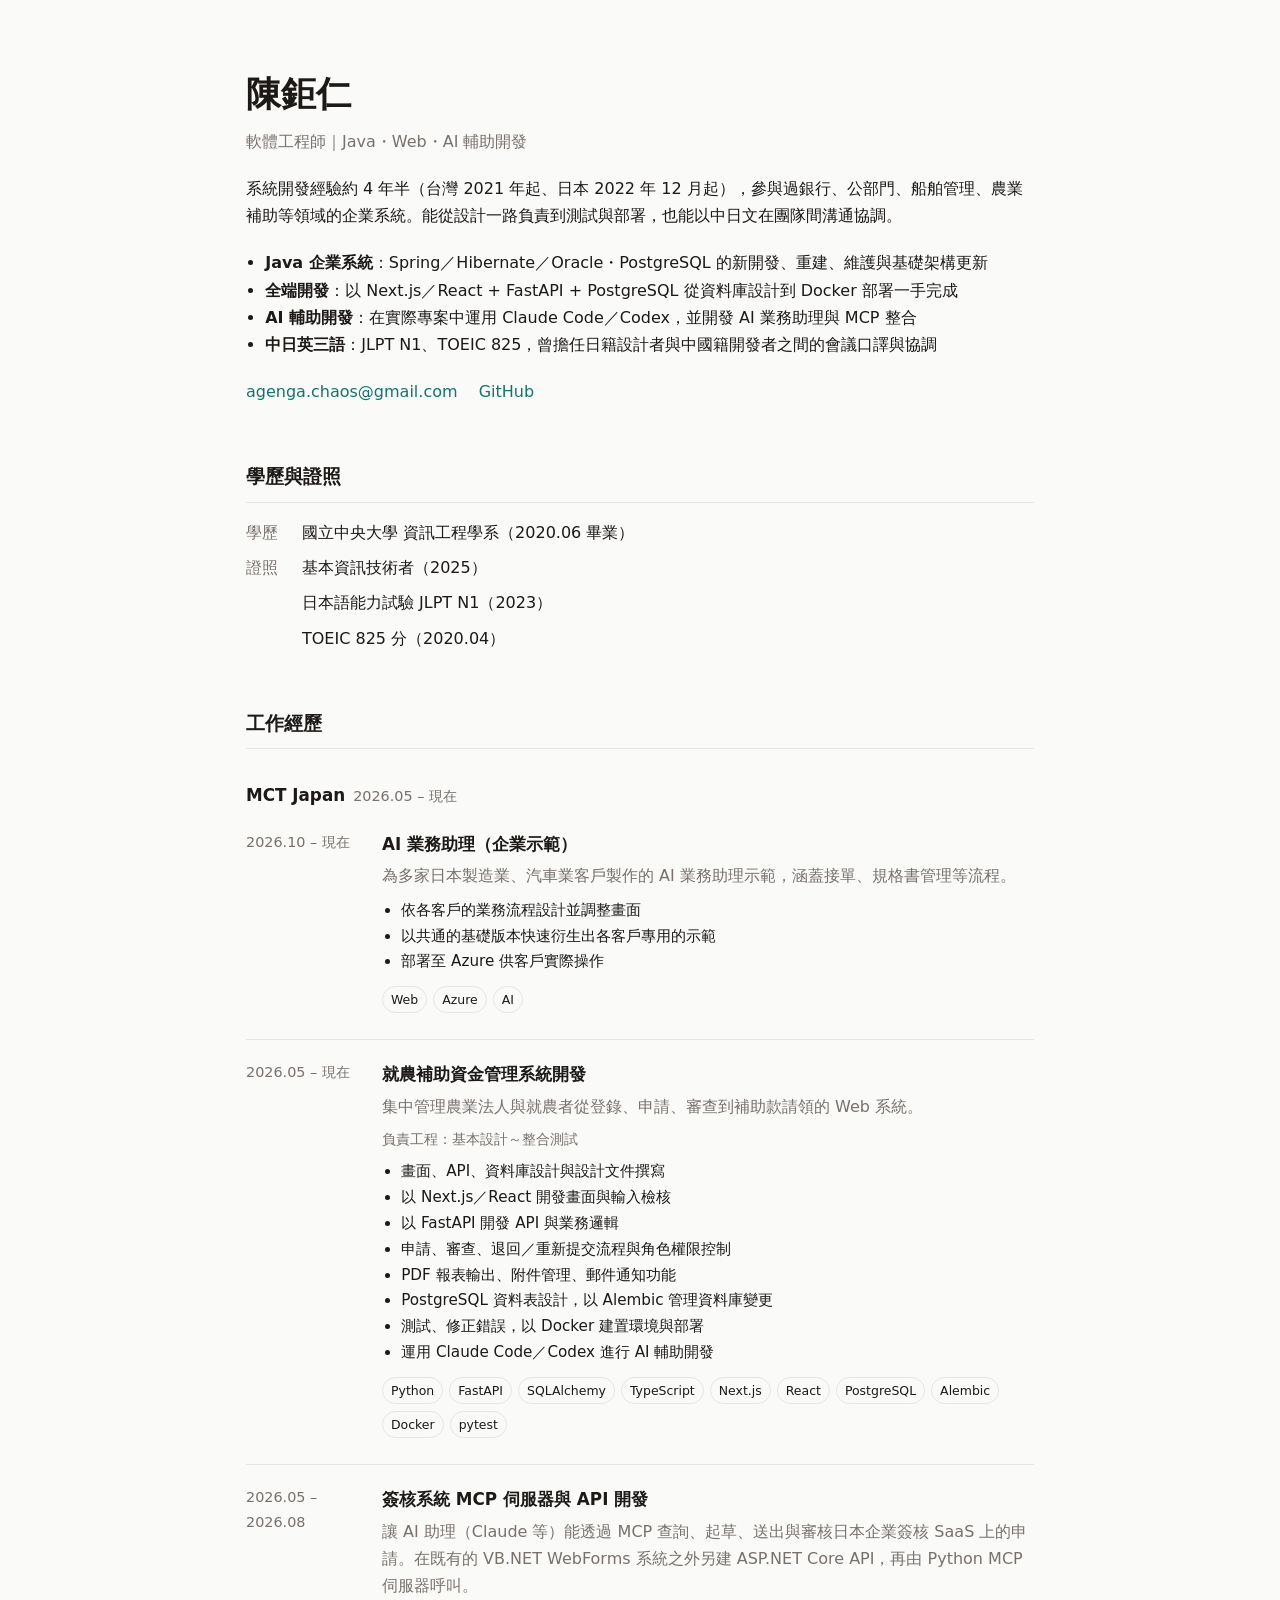
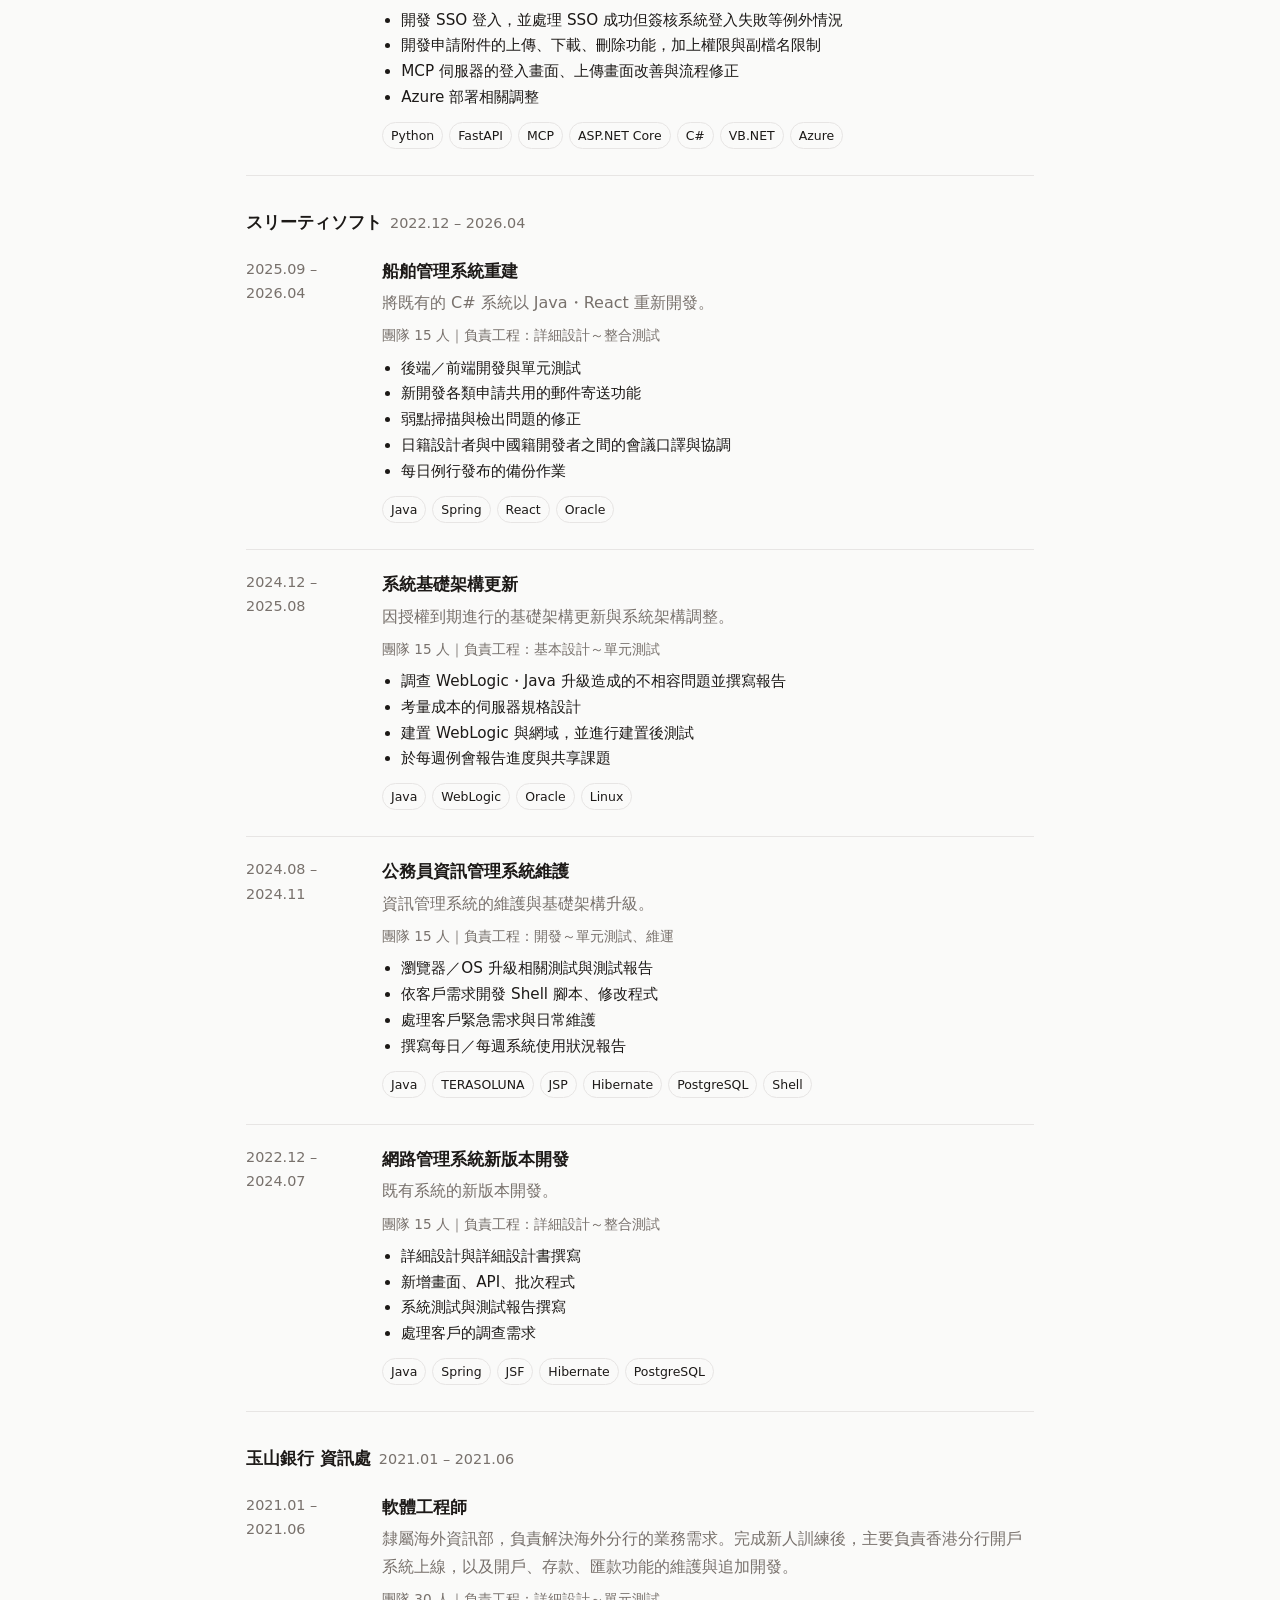
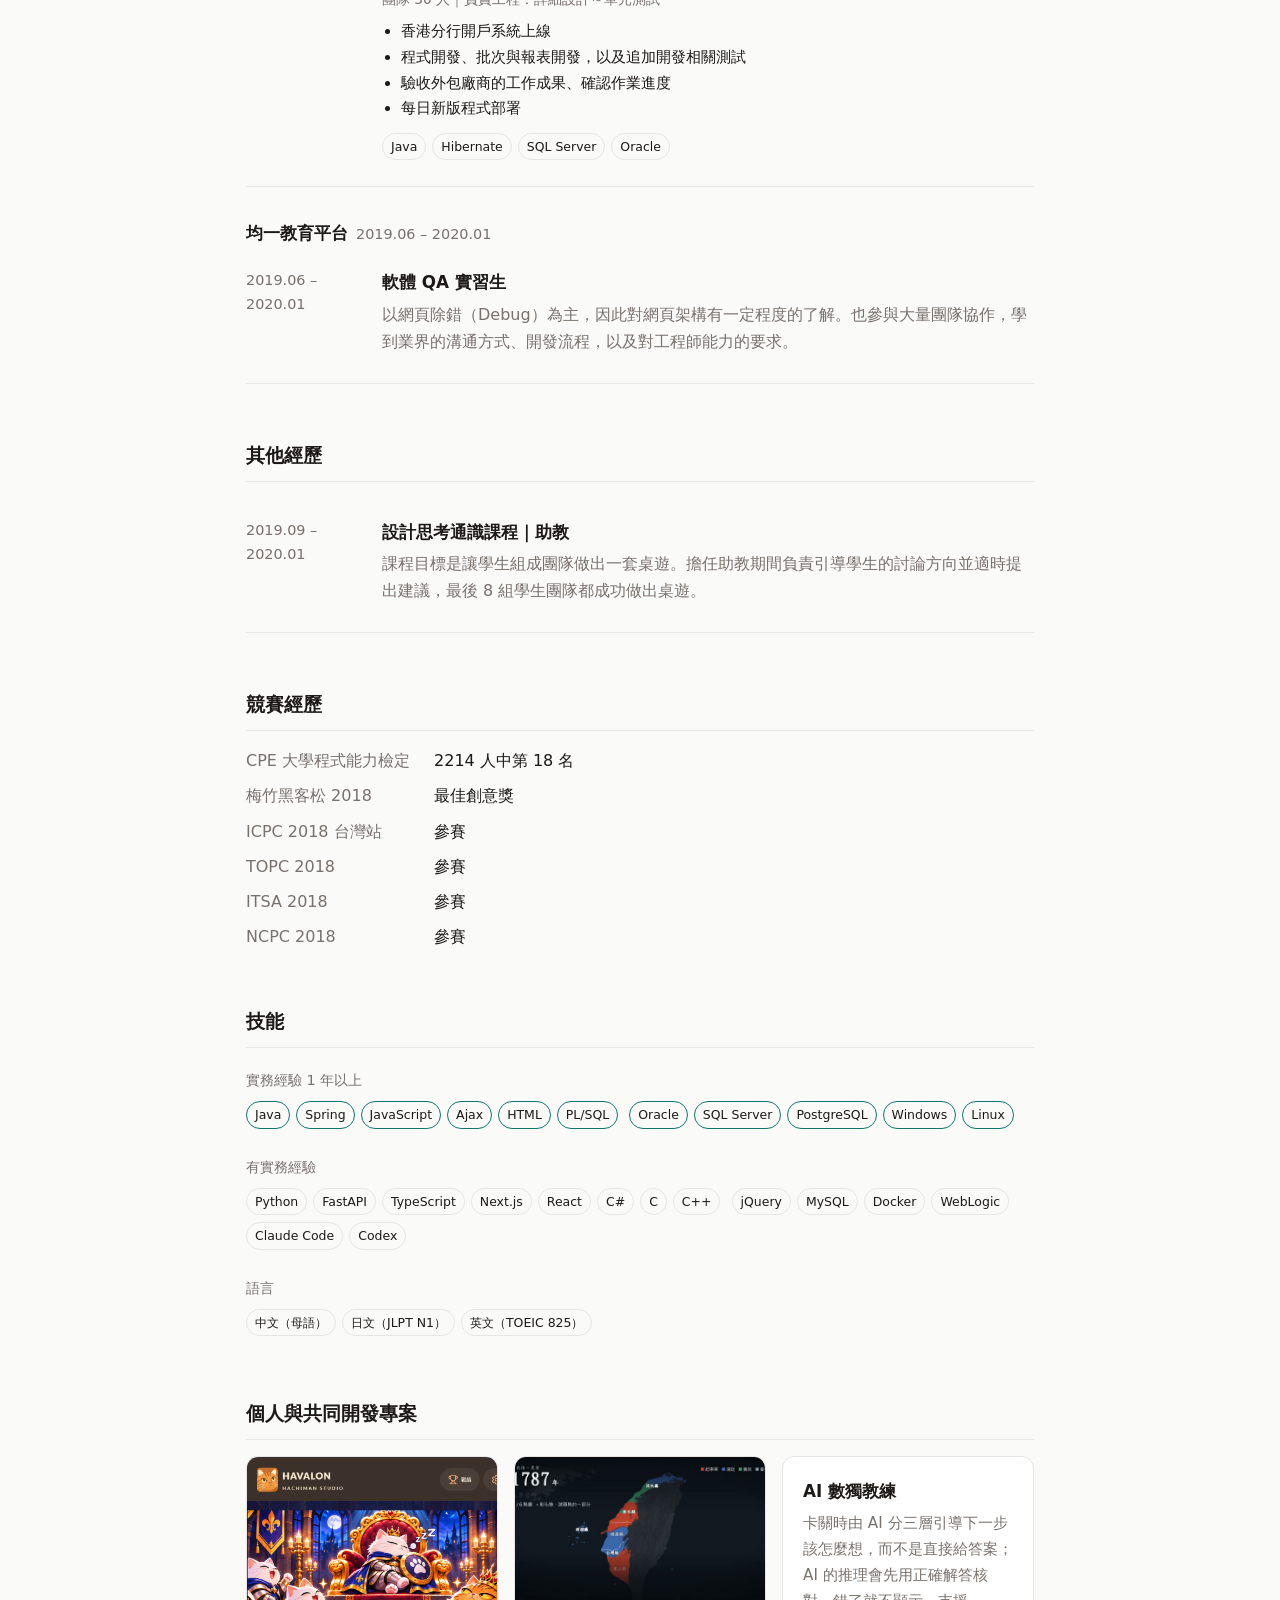
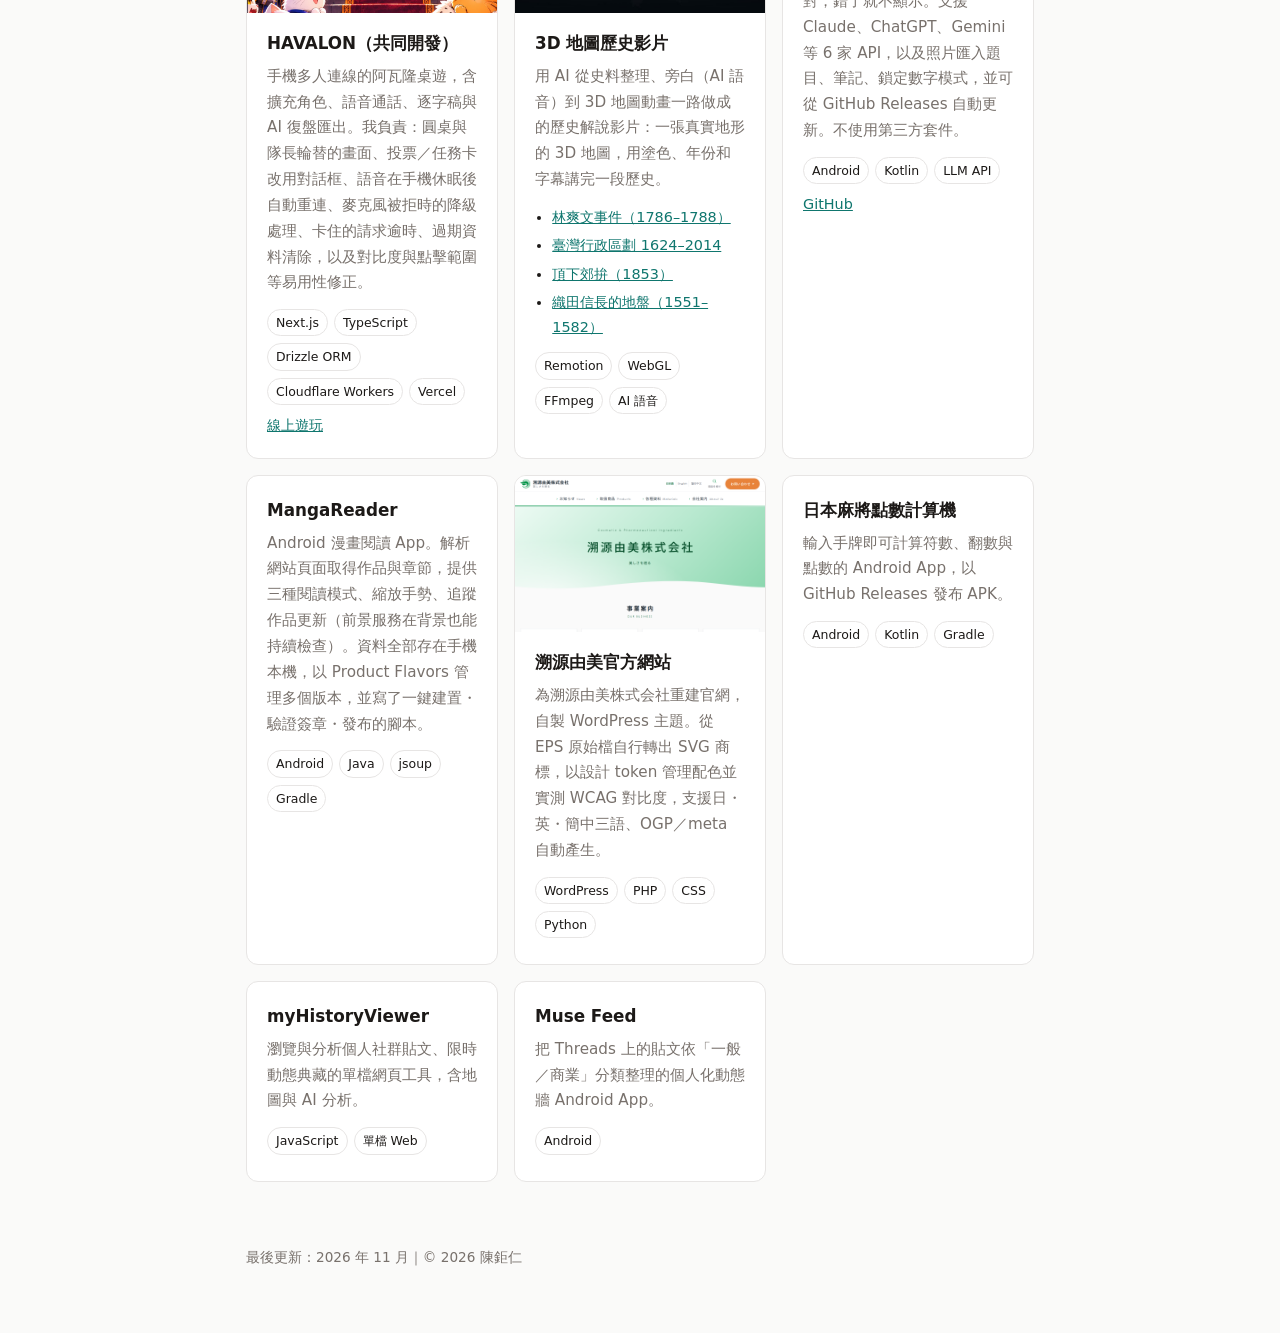
==== commit 95a0e7ca: "Add competition experience Co-Authored-By: Claude Opus 5.5 <noreply@anthropic.com>" ====
--- a/index.html
+++ b/index.html
@@ -234,6 +234,16 @@
     </div>
   </div>
 
+  <h2>競賽經歷</h2>
+  <dl class="facts">
+    <dt>CPE 大學程式能力檢定</dt><dd>2214 人中第 18 名</dd>
+    <dt>梅竹黑客松 2018</dt><dd>最佳創意獎</dd>
+    <dt>ICPC 2018 台灣站</dt><dd>參賽</dd>
+    <dt>TOPC 2018</dt><dd>參賽</dd>
+    <dt>ITSA 2018</dt><dd>參賽</dd>
+    <dt>NCPC 2018</dt><dd>參賽</dd>
+  </dl>
+
   <h2>技能</h2>
   <h4>實務經驗 1 年以上</h4>
   <div class="tags strong">
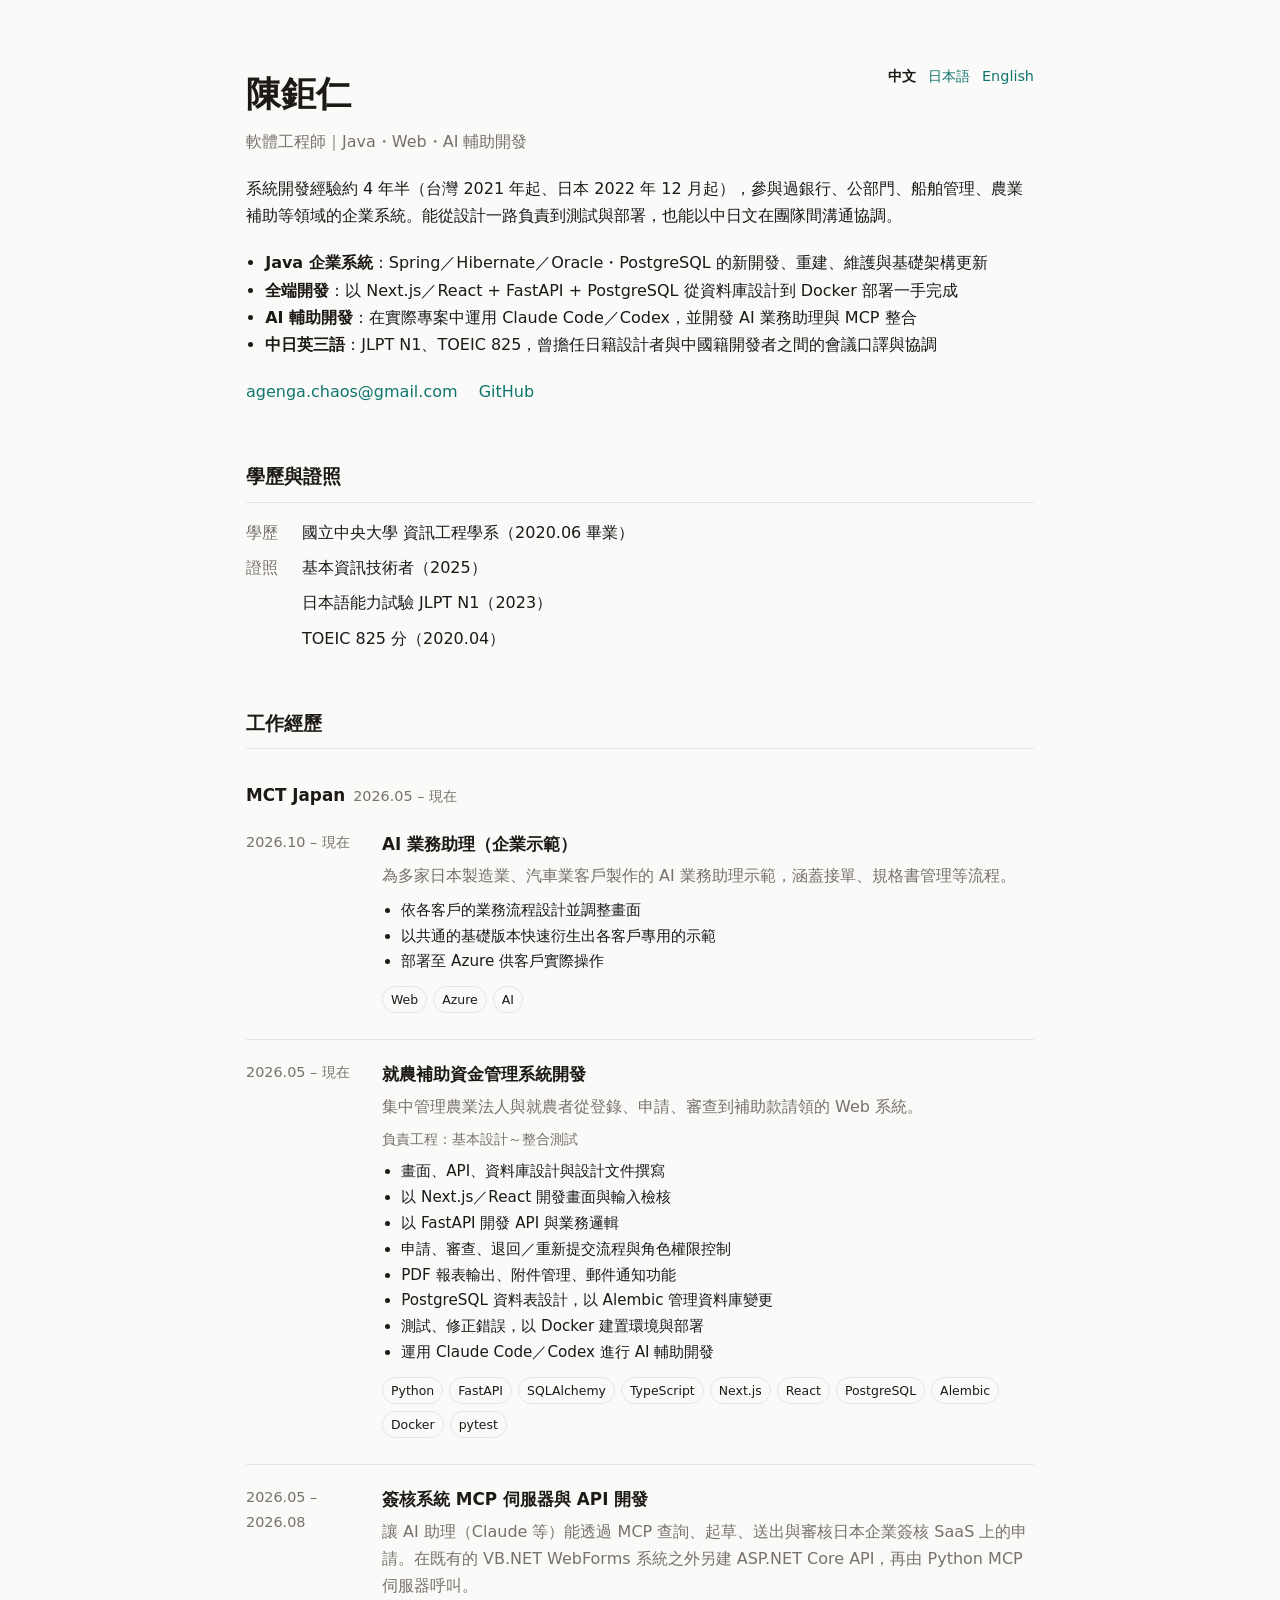
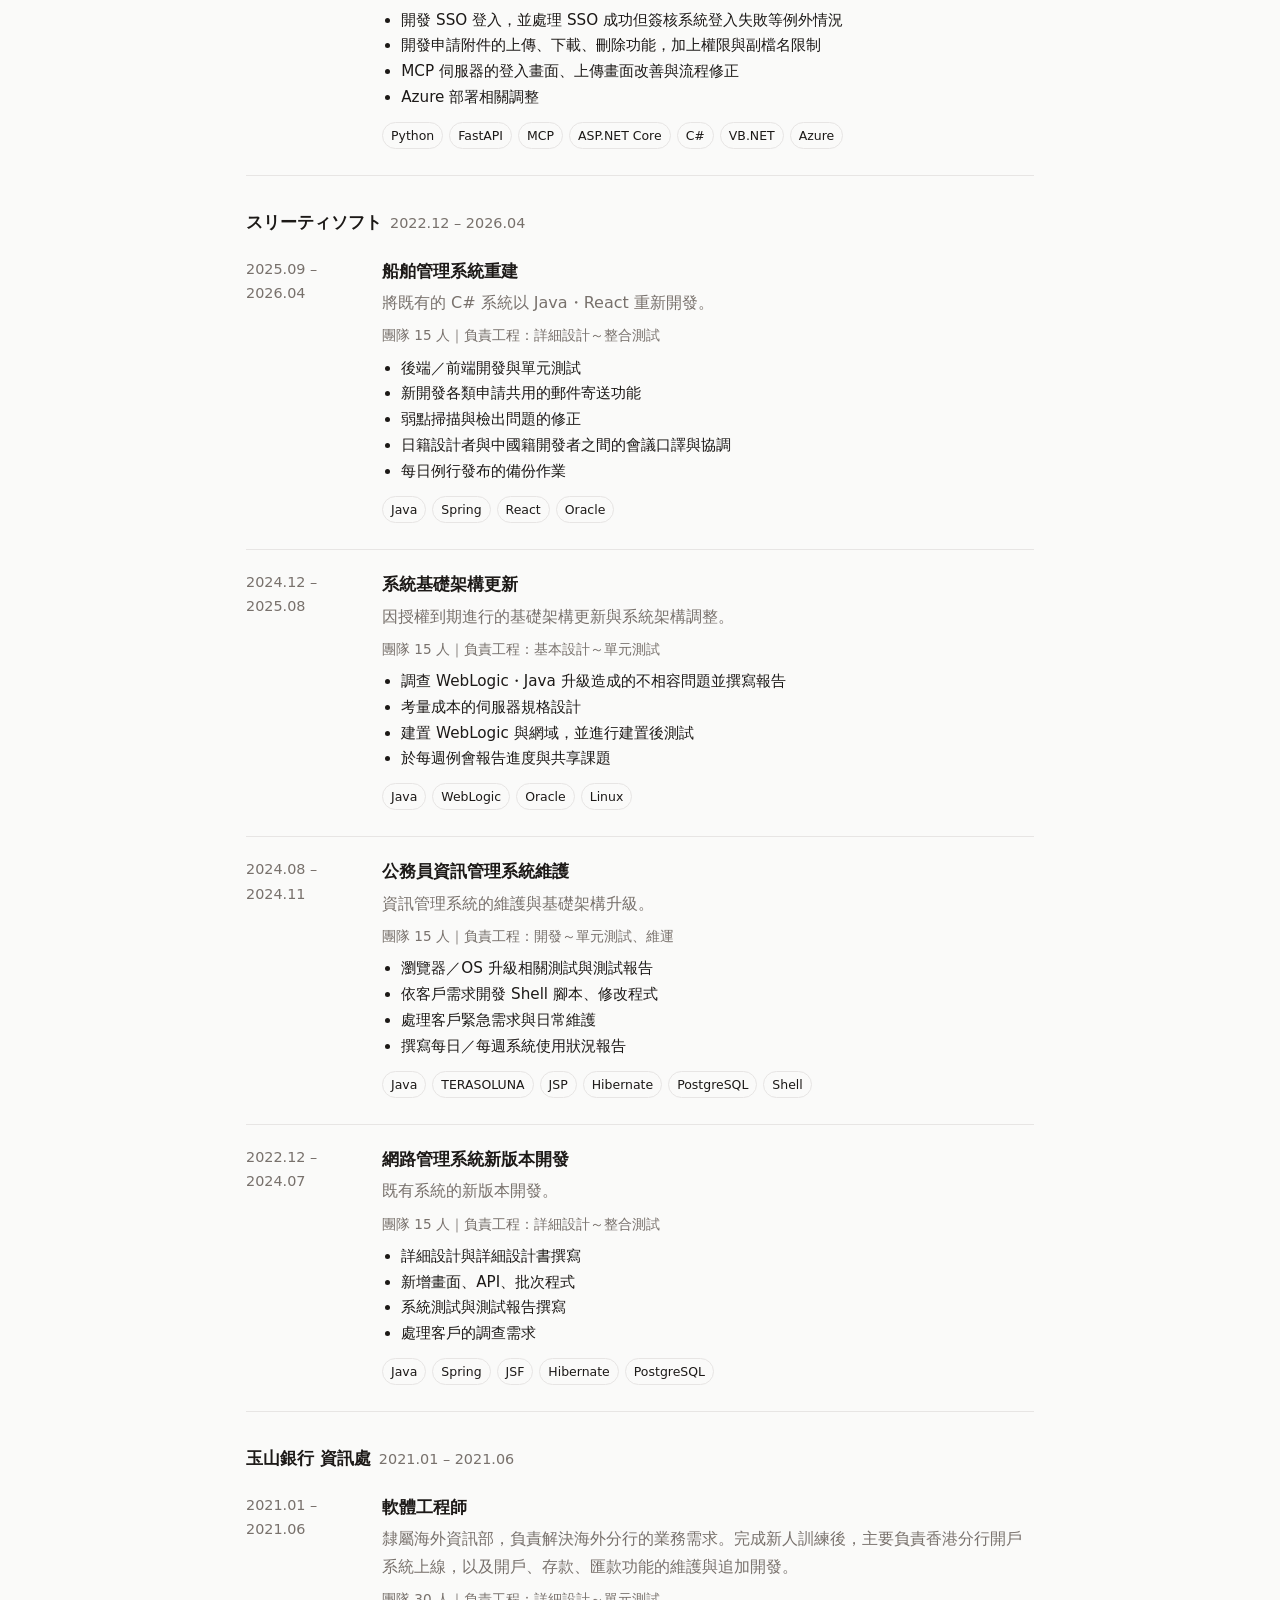
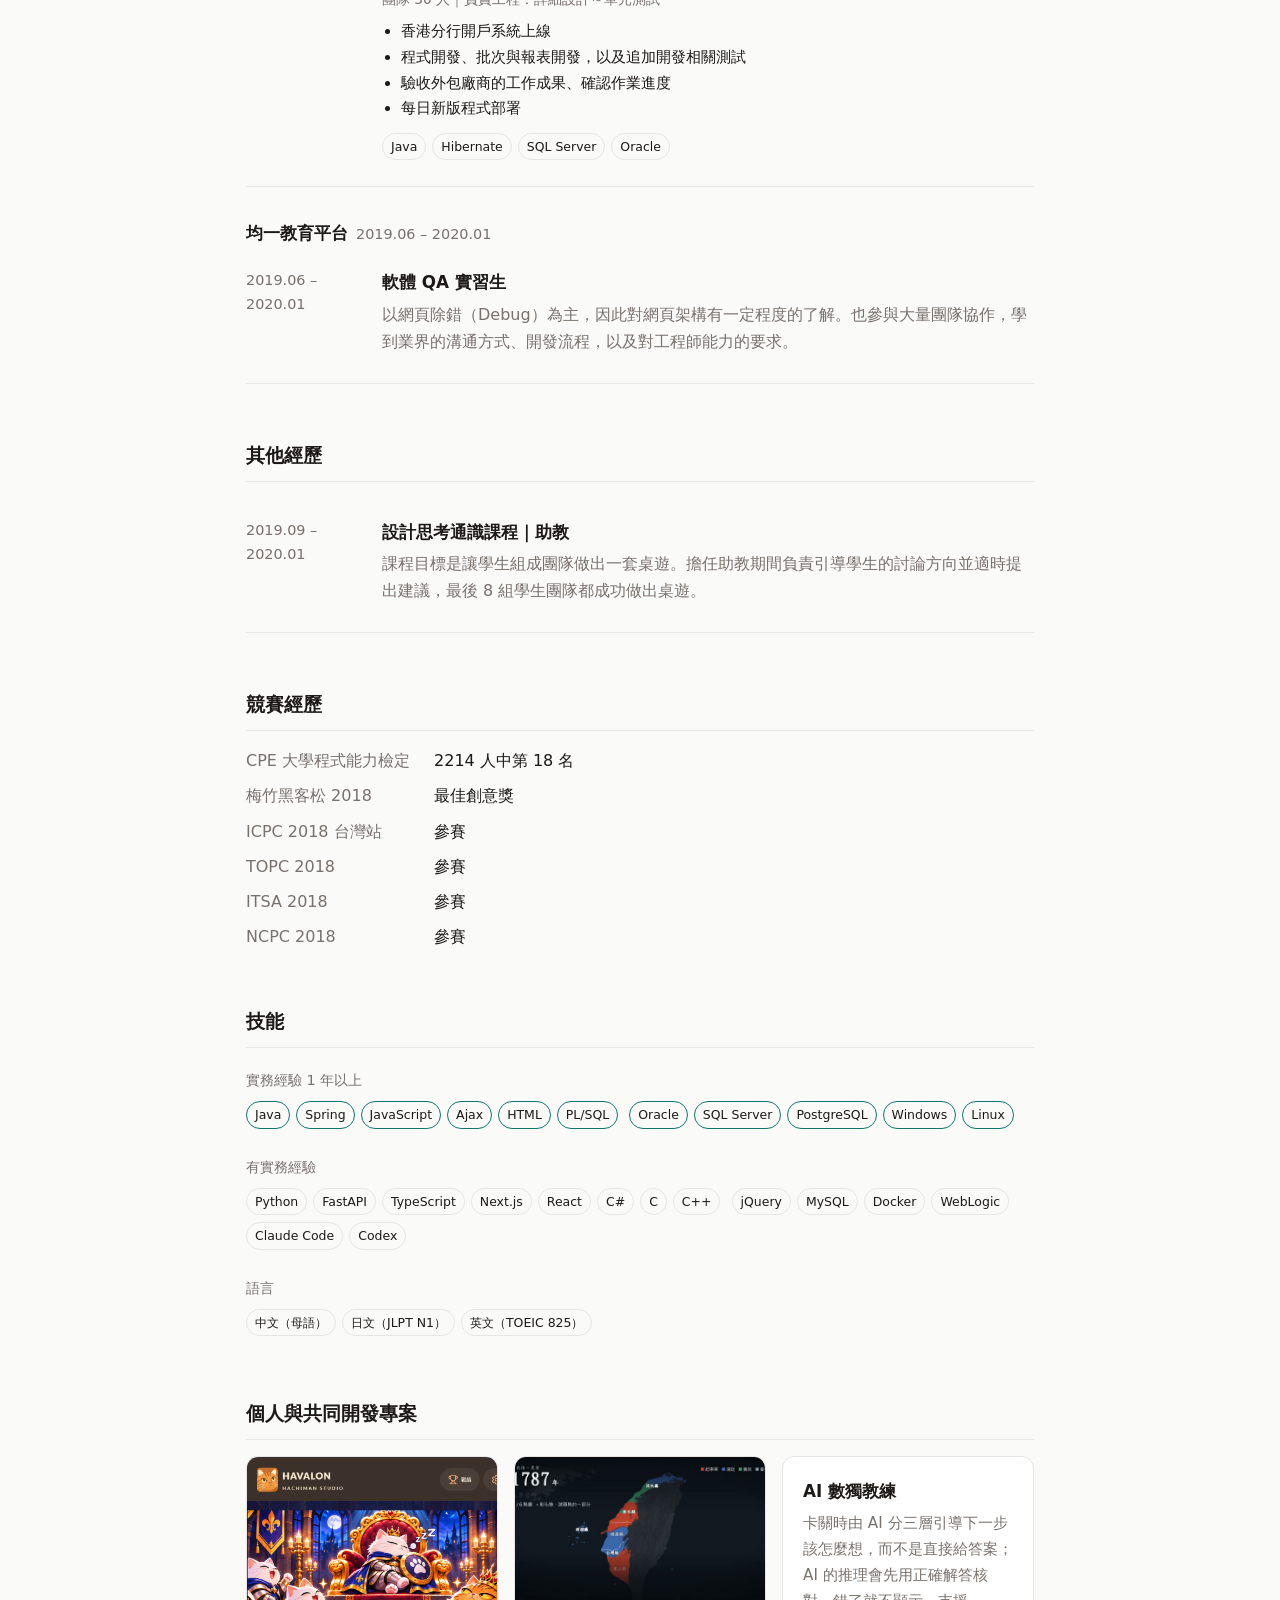
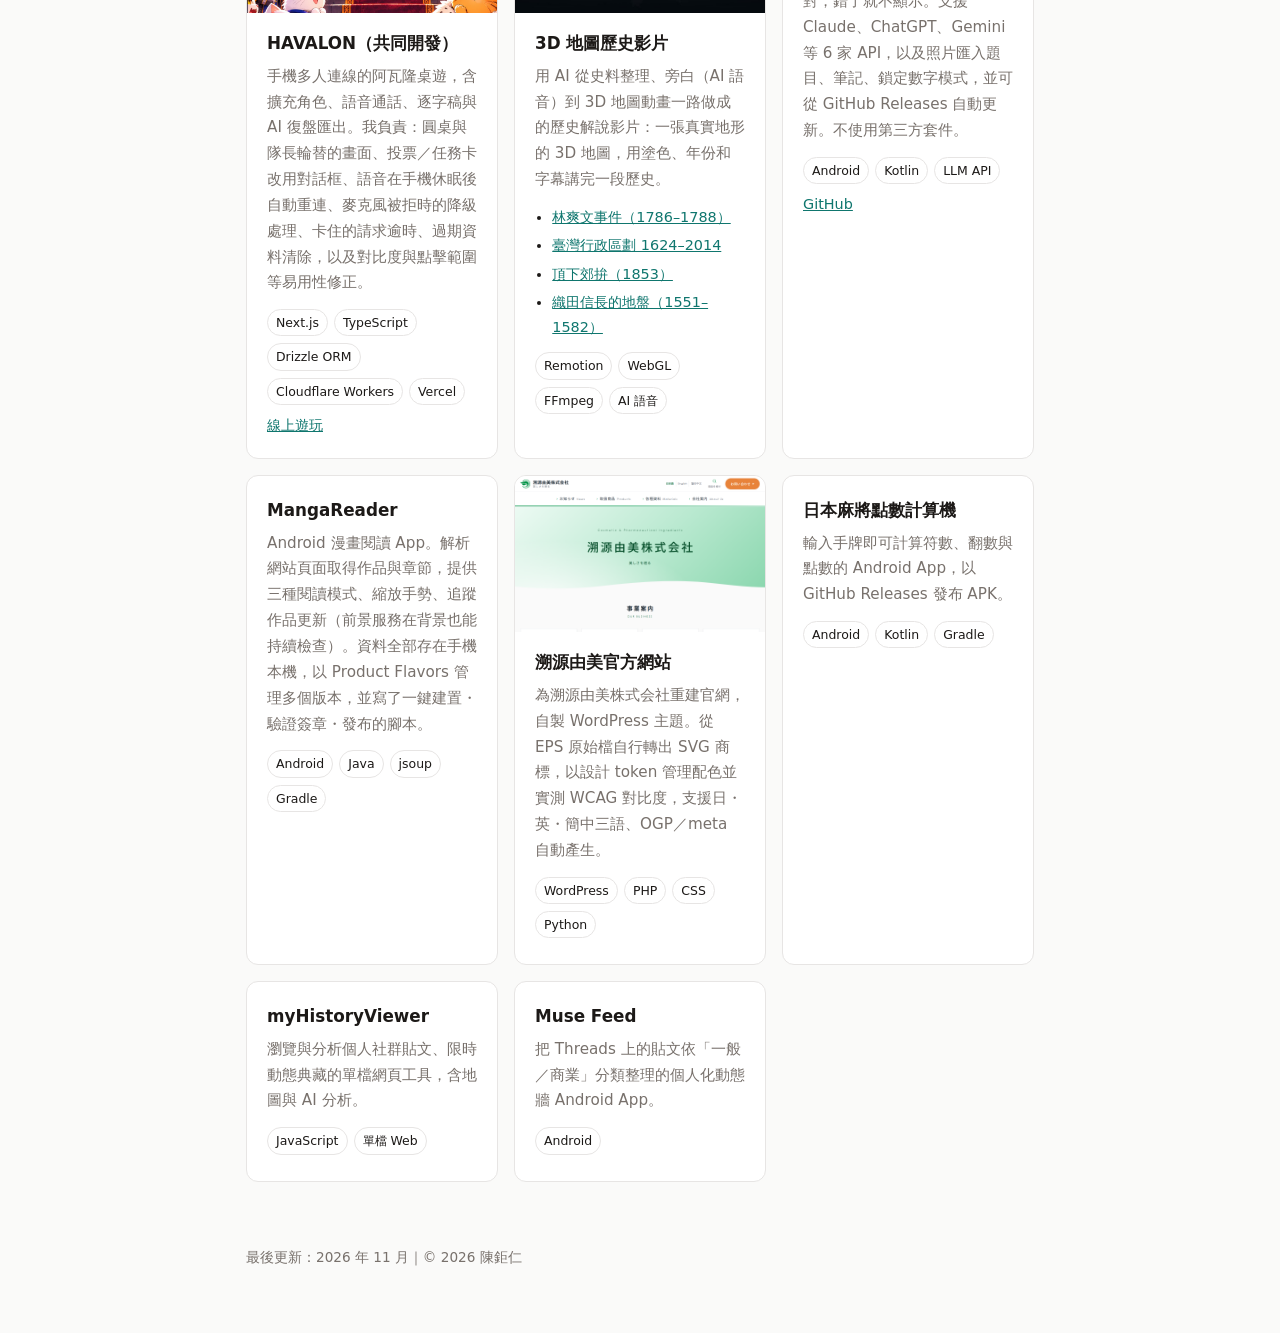
==== commit 72d513c4: "Add Japanese and English versions with a language switcher; share styles in style.css Co-Authored-By" ====
--- a/index.html
+++ b/index.html
@@ -5,56 +5,14 @@
 <meta name="viewport" content="width=device-width, initial-scale=1">
 <title>陳鉅仁｜軟體工程師 履歷</title>
 <meta name="description" content="陳鉅仁｜在日本工作的台灣軟體工程師。Java 企業系統、Next.js／FastAPI 全端開發、MCP 與 AI 輔助開發。中文母語，日文 JLPT N1，英文 TOEIC 825。">
-<style>
-  :root { --bg:#fafaf9; --fg:#1c1917; --muted:#78716c; --card:#fff; --line:#e7e5e4; --accent:#0f766e; }
-  @media (prefers-color-scheme: dark) {
-    :root { --bg:#1c1917; --fg:#f5f5f4; --muted:#a8a29e; --card:#292524; --line:#44403c; --accent:#5eead4; }
-  }
-  * { box-sizing:border-box; }
-  body { margin:0; background:var(--bg); color:var(--fg); font:16px/1.7 system-ui, "Noto Sans TC", "Microsoft JhengHei", sans-serif; }
-  main { max-width:820px; margin:0 auto; padding:64px 16px; }
-  h1 { font-size:2.2rem; margin:0 0 4px; }
-  .role { color:var(--muted); margin:0 0 20px; }
-  .links a { color:var(--accent); margin-right:16px; text-decoration:none; }
-  .links a:hover { text-decoration:underline; }
-  h2 { font-size:1.2rem; margin:56px 0 16px; padding-bottom:8px; border-bottom:1px solid var(--line); }
-  .facts { display:grid; gap:8px 24px; grid-template-columns:max-content 1fr; margin:0; }
-  .facts dt { color:var(--muted); }
-  .facts dd { margin:0; }
-  .employer { font-size:1.05rem; margin:32px 0 0; }
-  .employer span { color:var(--muted); font-weight:normal; font-size:.9rem; margin-left:8px; }
-  .job { display:grid; grid-template-columns:120px 1fr; gap:16px; padding:20px 0; border-bottom:1px solid var(--line); }
-  .job:last-of-type { border-bottom:0; }
-  .period { color:var(--muted); font-size:.9rem; font-variant-numeric:tabular-nums; }
-  .job h3 { margin:0 0 4px; font-size:1.05rem; }
-  .job .summary { margin:0 0 8px; color:var(--muted); }
-  .job .meta { margin:0 0 8px; font-size:.85rem; color:var(--muted); }
-  .job ul { margin:0 0 10px; padding-left:1.2em; }
-  .job li { font-size:.95rem; }
-  @media (max-width:560px) { .job { grid-template-columns:1fr; gap:4px; } }
-  .grid { display:grid; gap:16px; grid-template-columns:repeat(auto-fill, minmax(240px, 1fr)); }
-  .card { background:var(--card); border:1px solid var(--line); border-radius:12px; padding:20px; overflow:hidden; }
-  .card img { display:block; width:calc(100% + 40px); margin:-20px -20px 16px; aspect-ratio:16/10; height:auto; object-fit:cover; object-position:50% 0; }
-  .card h3 { margin:0 0 6px; font-size:1.05rem; }
-  .card p { margin:0 0 12px; color:var(--muted); font-size:.95rem; }
-  .card a { color:var(--accent); font-size:.9rem; }
-  .card ul { margin:0 0 12px; padding-left:1.2em; font-size:.9rem; }
-  .card li { margin-bottom:4px; }
-  .tags span { display:inline-block; font-size:.78rem; padding:2px 8px; margin:0 6px 6px 0; border-radius:999px; border:1px solid var(--line); }
-  .tags.strong span { border-color:var(--accent); }
-  h4 { margin:20px 0 8px; font-size:.9rem; color:var(--muted); font-weight:normal; }
-  .highlights { margin:20px 0; padding-left:1.2em; }
-  footer { margin-top:64px; color:var(--muted); font-size:.85rem; }
-  @media print {
-    :root { --bg:#fff; --fg:#000; --muted:#444; --card:#fff; --line:#ccc; --accent:#000; }
-    main { padding:0; max-width:none; }
-    h2 { margin-top:28px; }
-    .job, .card { break-inside:avoid; }
-  }
-</style>
+<link rel="stylesheet" href="style.css">
+<link rel="alternate" hreflang="zh-Hant" href="https://agenga0320.github.io/">
+<link rel="alternate" hreflang="ja" href="https://agenga0320.github.io/ja.html">
+<link rel="alternate" hreflang="en" href="https://agenga0320.github.io/en.html">
 </head>
 <body>
 <main>
+  <nav class="lang" aria-label="語言"><a href="index.html" aria-current="page" lang="zh-Hant">中文</a><a href="ja.html" lang="ja">日本語</a><a href="en.html" lang="en">English</a></nav>
   <h1>陳鉅仁</h1>
   <p class="role">軟體工程師｜Java・Web・AI 輔助開發</p>
   <p>系統開發經驗約 4 年半（台灣 2021 年起、日本 2022 年 12 月起），參與過銀行、公部門、船舶管理、農業補助等領域的企業系統。能從設計一路負責到測試與部署，也能以中日文在團隊間溝通協調。</p>
--- a/style.css
+++ b/style.css
@@ -0,0 +1,49 @@
+:root { --bg:#fafaf9; --fg:#1c1917; --muted:#78716c; --card:#fff; --line:#e7e5e4; --accent:#0f766e; }
+@media (prefers-color-scheme: dark) {
+  :root { --bg:#1c1917; --fg:#f5f5f4; --muted:#a8a29e; --card:#292524; --line:#44403c; --accent:#5eead4; }
+}
+* { box-sizing:border-box; }
+body { margin:0; background:var(--bg); color:var(--fg); font:16px/1.7 system-ui, "Noto Sans TC", "Microsoft JhengHei", sans-serif; }
+main { max-width:820px; margin:0 auto; padding:64px 16px; }
+h1 { font-size:2.2rem; margin:0 0 4px; }
+.role { color:var(--muted); margin:0 0 20px; }
+.links a { color:var(--accent); margin-right:16px; text-decoration:none; }
+.links a:hover { text-decoration:underline; }
+h2 { font-size:1.2rem; margin:56px 0 16px; padding-bottom:8px; border-bottom:1px solid var(--line); }
+.facts { display:grid; gap:8px 24px; grid-template-columns:max-content 1fr; margin:0; }
+.facts dt { color:var(--muted); }
+.facts dd { margin:0; }
+.employer { font-size:1.05rem; margin:32px 0 0; }
+.employer span { color:var(--muted); font-weight:normal; font-size:.9rem; margin-left:8px; }
+.job { display:grid; grid-template-columns:120px 1fr; gap:16px; padding:20px 0; border-bottom:1px solid var(--line); }
+.job:last-of-type { border-bottom:0; }
+.period { color:var(--muted); font-size:.9rem; font-variant-numeric:tabular-nums; }
+.job h3 { margin:0 0 4px; font-size:1.05rem; }
+.job .summary { margin:0 0 8px; color:var(--muted); }
+.job .meta { margin:0 0 8px; font-size:.85rem; color:var(--muted); }
+.job ul { margin:0 0 10px; padding-left:1.2em; }
+.job li { font-size:.95rem; }
+@media (max-width:560px) { .job { grid-template-columns:1fr; gap:4px; } }
+.grid { display:grid; gap:16px; grid-template-columns:repeat(auto-fill, minmax(240px, 1fr)); }
+.card { background:var(--card); border:1px solid var(--line); border-radius:12px; padding:20px; overflow:hidden; }
+.card img { display:block; width:calc(100% + 40px); margin:-20px -20px 16px; aspect-ratio:16/10; height:auto; object-fit:cover; object-position:50% 0; }
+.card h3 { margin:0 0 6px; font-size:1.05rem; }
+.card p { margin:0 0 12px; color:var(--muted); font-size:.95rem; }
+.card a { color:var(--accent); font-size:.9rem; }
+.card ul { margin:0 0 12px; padding-left:1.2em; font-size:.9rem; }
+.card li { margin-bottom:4px; }
+.tags span { display:inline-block; font-size:.78rem; padding:2px 8px; margin:0 6px 6px 0; border-radius:999px; border:1px solid var(--line); }
+.tags.strong span { border-color:var(--accent); }
+h4 { margin:20px 0 8px; font-size:.9rem; color:var(--muted); font-weight:normal; }
+.highlights { margin:20px 0; padding-left:1.2em; }
+footer { margin-top:64px; color:var(--muted); font-size:.85rem; }
+@media print {
+  :root { --bg:#fff; --fg:#000; --muted:#444; --card:#fff; --line:#ccc; --accent:#000; }
+  main { padding:0; max-width:none; }
+  h2 { margin-top:28px; }
+  .job, .card { break-inside:avoid; }
+  .lang { display:none; }
+}
+.lang { float:right; font-size:.9rem; }
+.lang a { color:var(--accent); text-decoration:none; margin-left:12px; }
+.lang a[aria-current] { color:var(--fg); font-weight:600; }
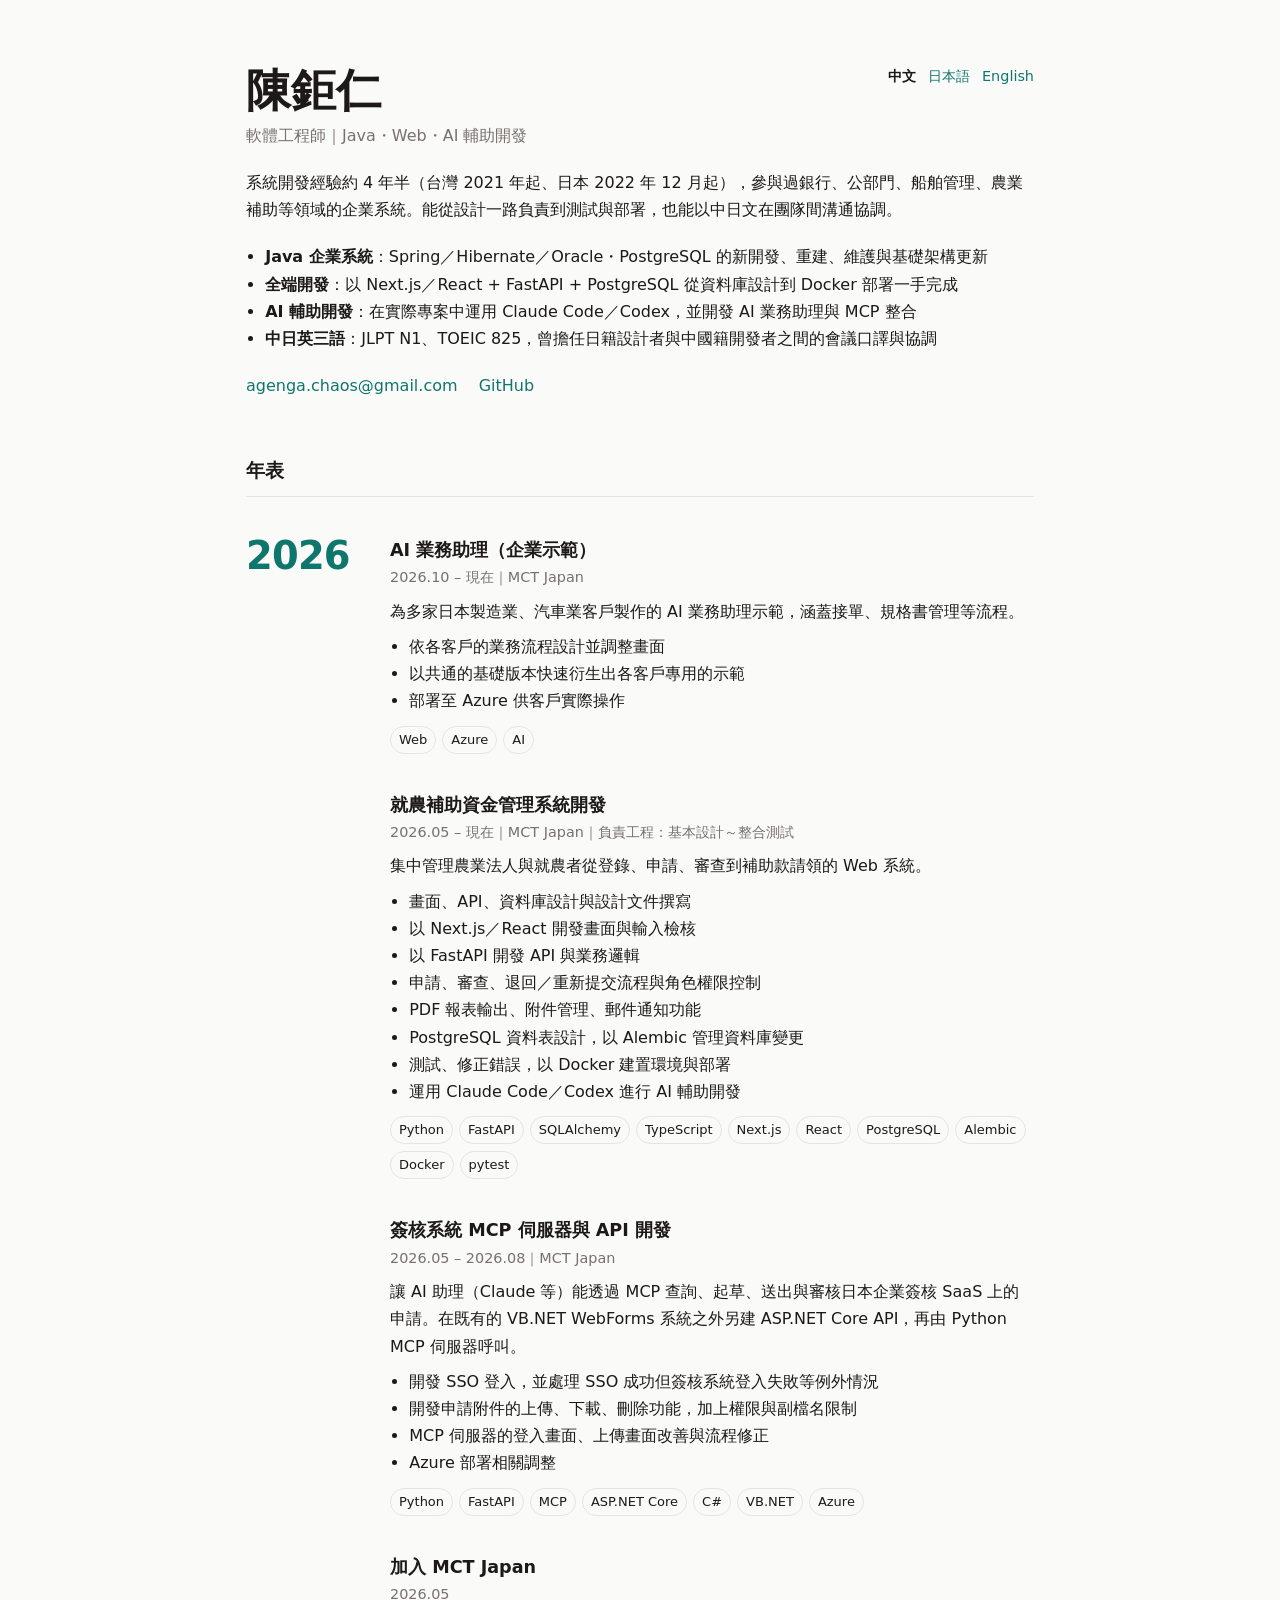
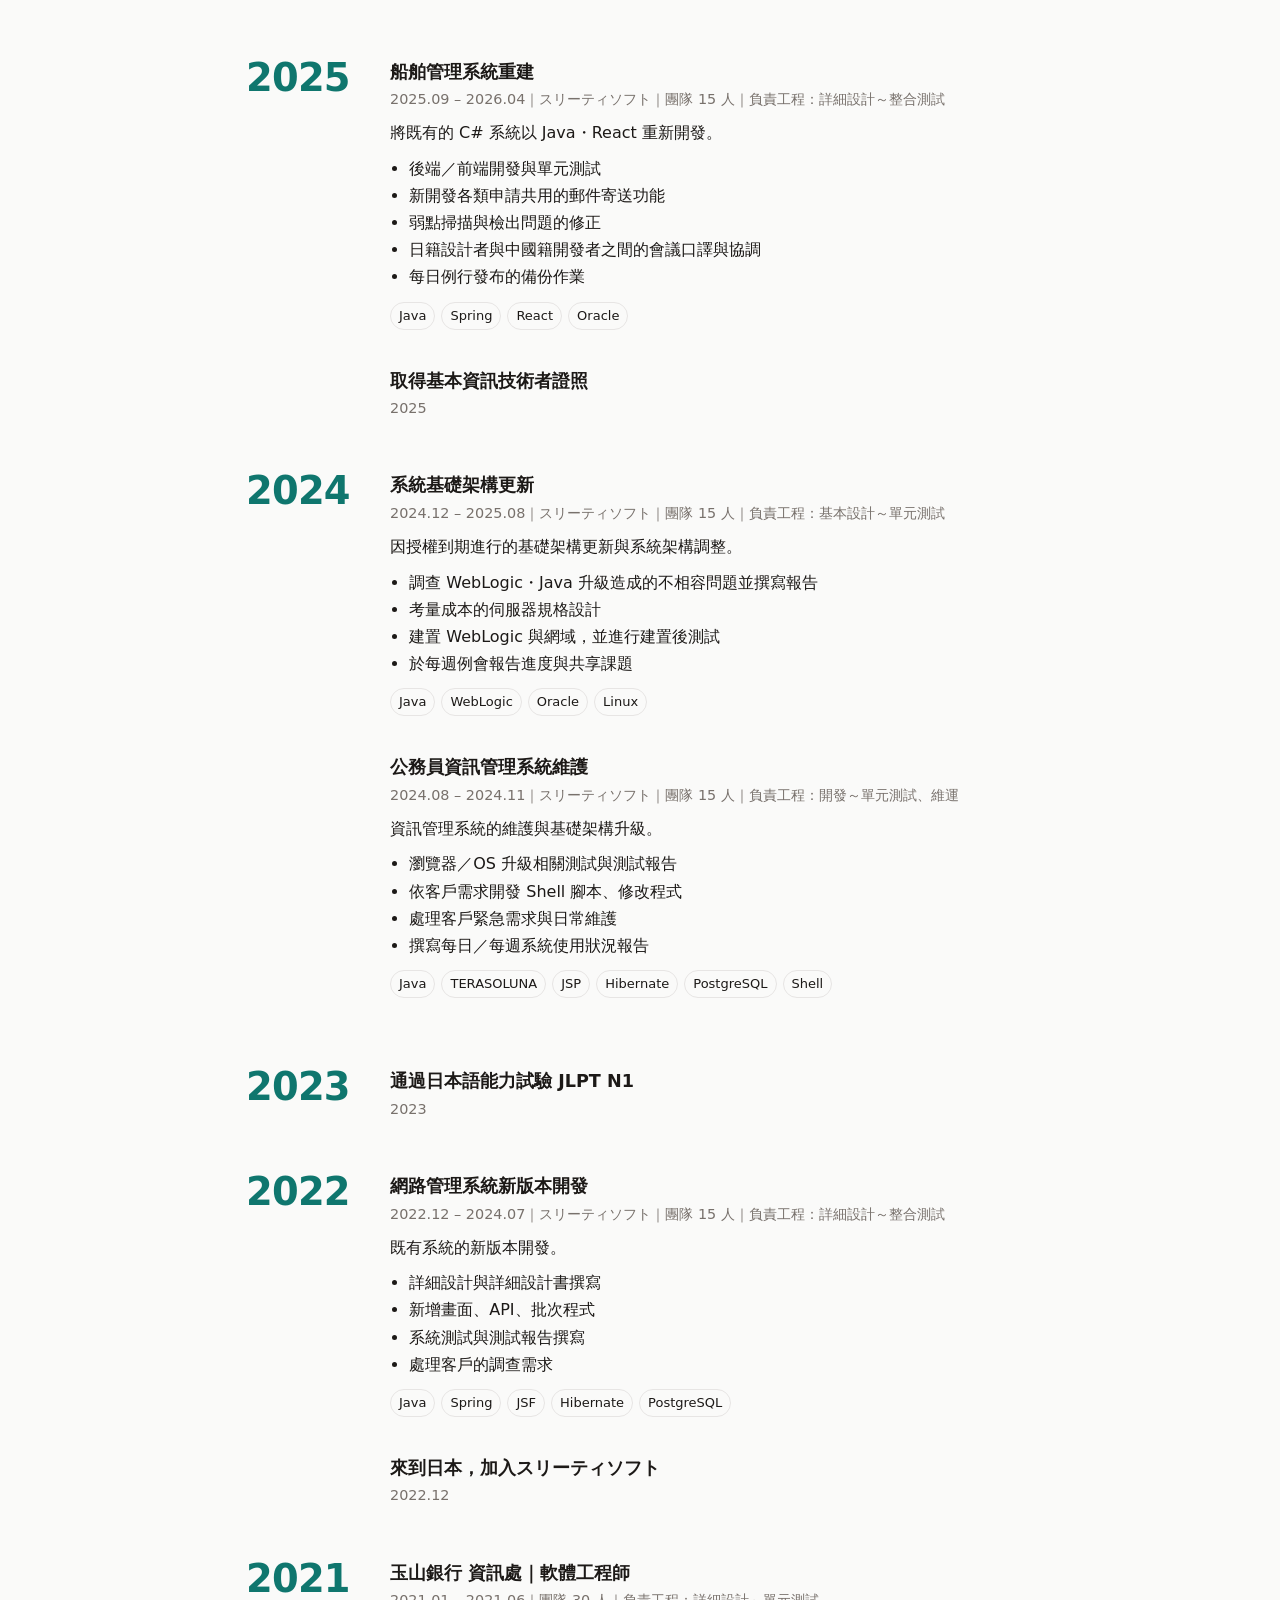
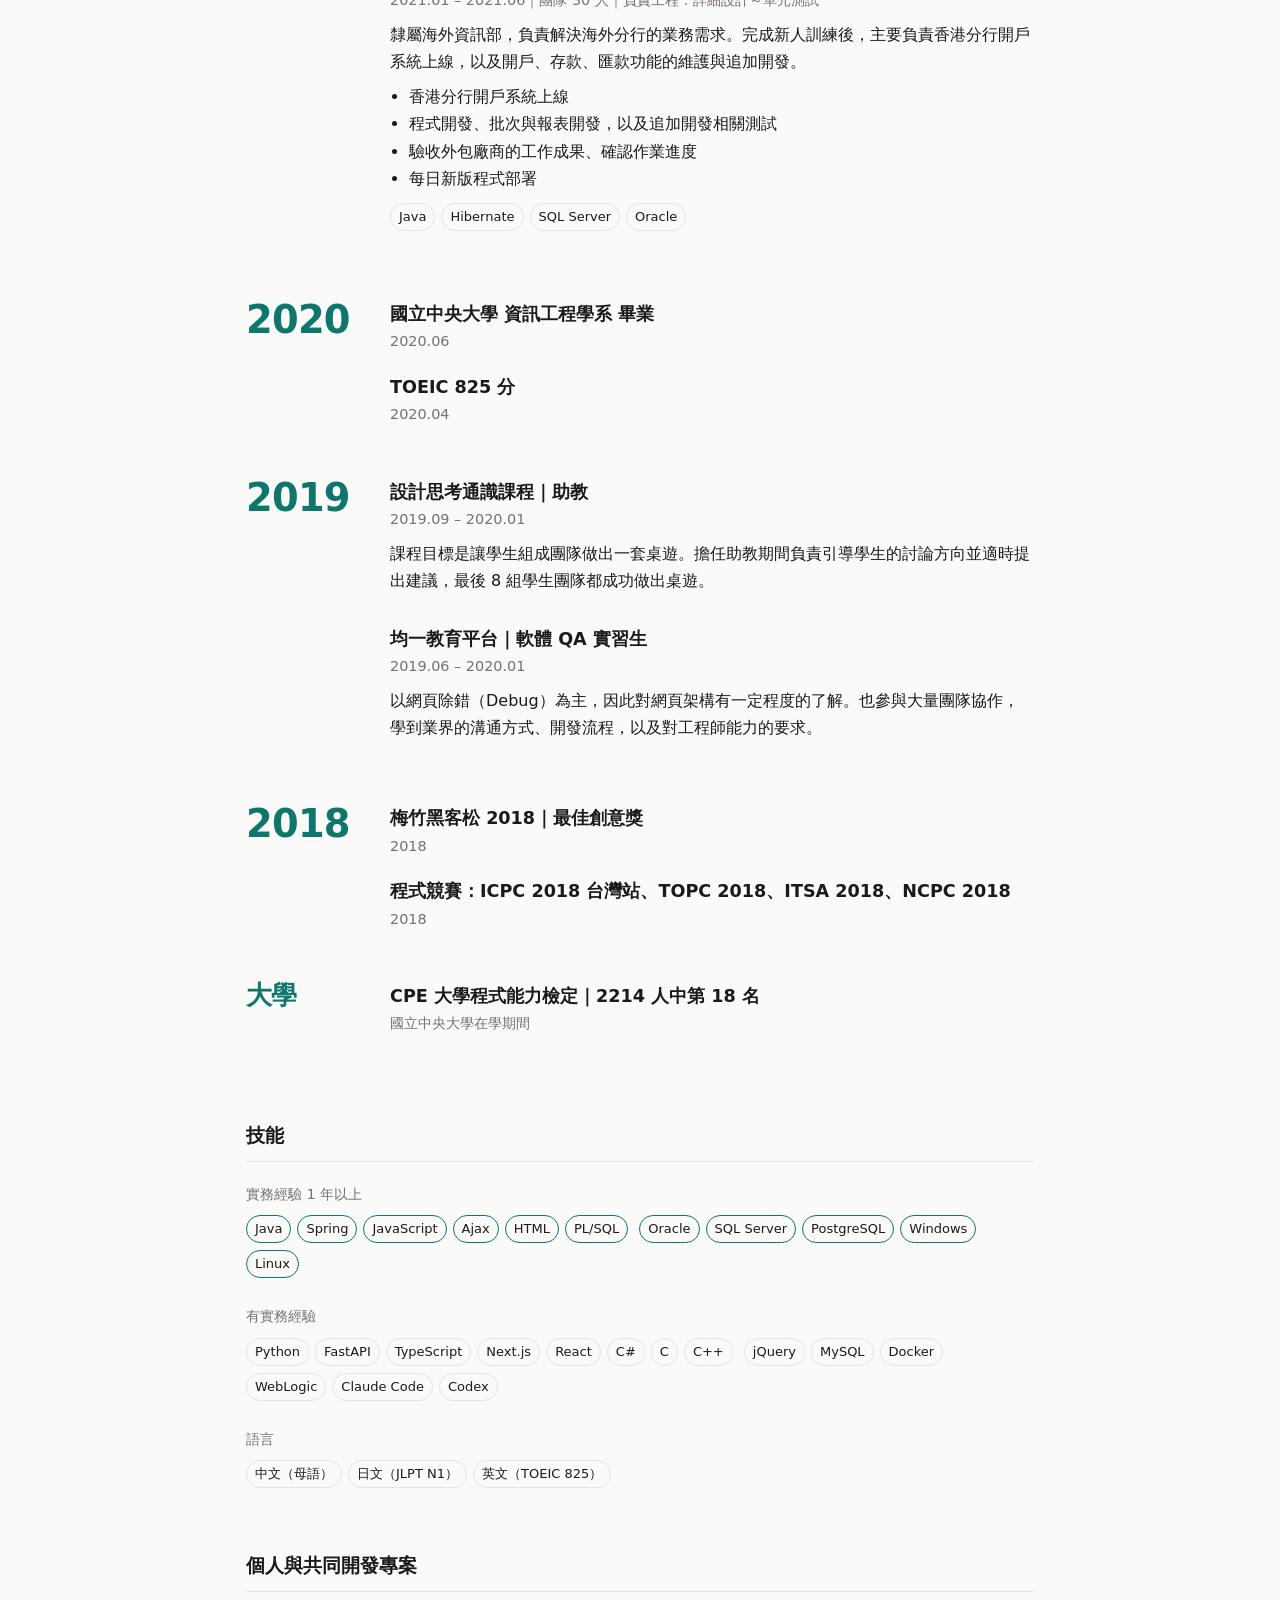
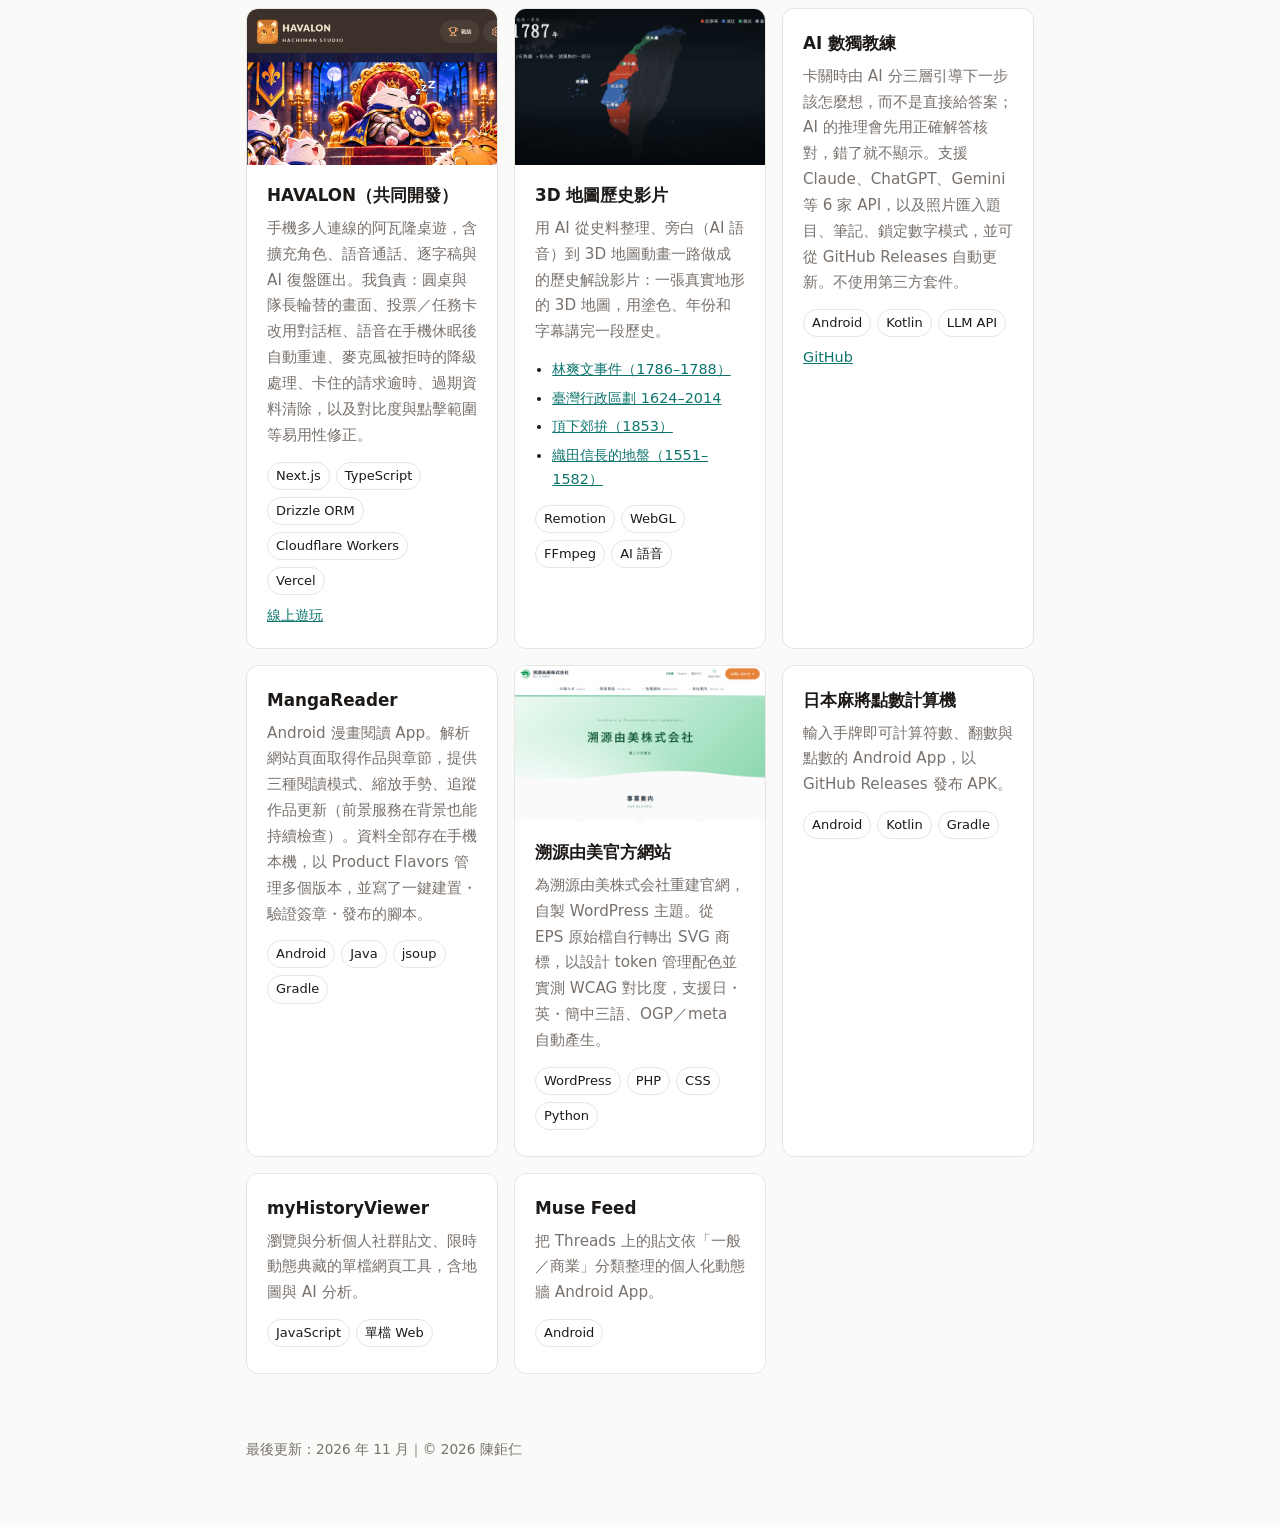
==== commit 3478b7b7: "Present career as a year-by-year timeline in all three languages Co-Authored-By: Claude Opus 5.5 <no" ====
--- a/index.html
+++ b/index.html
@@ -27,180 +27,216 @@
     <a href="https://github.com/agenga0320">GitHub</a>
   </p>
 
-  <h2>學歷與證照</h2>
-  <dl class="facts">
-    <dt>學歷</dt><dd>國立中央大學 資訊工程學系（2020.06 畢業）</dd>
-    <dt>證照</dt><dd>基本資訊技術者（2025）</dd>
-    <dt></dt><dd>日本語能力試驗 JLPT N1（2023）</dd>
-    <dt></dt><dd>TOEIC 825 分（2020.04）</dd>
-  </dl>
-
-  <h2>工作經歷</h2>
-
-  <h3 class="employer">MCT Japan<span>2026.05 – 現在</span></h3>
-
-  <div class="job">
-    <div class="period">2026.10 – 現在</div>
-    <div>
-      <h3>AI 業務助理（企業示範）</h3>
-      <p class="summary">為多家日本製造業、汽車業客戶製作的 AI 業務助理示範，涵蓋接單、規格書管理等流程。</p>
-      <ul>
-        <li>依各客戶的業務流程設計並調整畫面</li>
-        <li>以共通的基礎版本快速衍生出各客戶專用的示範</li>
-        <li>部署至 Azure 供客戶實際操作</li>
-      </ul>
-      <div class="tags"><span>Web</span><span>Azure</span><span>AI</span></div>
-    </div>
+  <h2>年表</h2>
+  <div class="timeline">
+
+    <section class="year" aria-label="2026 年">
+      <p class="yr">2026</p>
+      <div>
+        <article class="ev">
+          <h3>AI 業務助理（企業示範）</h3>
+          <p class="when">2026.10 – 現在｜MCT Japan</p>
+          <p class="summary">為多家日本製造業、汽車業客戶製作的 AI 業務助理示範，涵蓋接單、規格書管理等流程。</p>
+          <ul>
+            <li>依各客戶的業務流程設計並調整畫面</li>
+            <li>以共通的基礎版本快速衍生出各客戶專用的示範</li>
+            <li>部署至 Azure 供客戶實際操作</li>
+          </ul>
+          <div class="tags"><span>Web</span><span>Azure</span><span>AI</span></div>
+        </article>
+        <article class="ev">
+          <h3>就農補助資金管理系統開發</h3>
+          <p class="when">2026.05 – 現在｜MCT Japan｜負責工程：基本設計～整合測試</p>
+          <p class="summary">集中管理農業法人與就農者從登錄、申請、審查到補助款請領的 Web 系統。</p>
+          <ul>
+            <li>畫面、API、資料庫設計與設計文件撰寫</li>
+            <li>以 Next.js／React 開發畫面與輸入檢核</li>
+            <li>以 FastAPI 開發 API 與業務邏輯</li>
+            <li>申請、審查、退回／重新提交流程與角色權限控制</li>
+            <li>PDF 報表輸出、附件管理、郵件通知功能</li>
+            <li>PostgreSQL 資料表設計，以 Alembic 管理資料庫變更</li>
+            <li>測試、修正錯誤，以 Docker 建置環境與部署</li>
+            <li>運用 Claude Code／Codex 進行 AI 輔助開發</li>
+          </ul>
+          <div class="tags"><span>Python</span><span>FastAPI</span><span>SQLAlchemy</span><span>TypeScript</span><span>Next.js</span><span>React</span><span>PostgreSQL</span><span>Alembic</span><span>Docker</span><span>pytest</span></div>
+        </article>
+        <article class="ev">
+          <h3>簽核系統 MCP 伺服器與 API 開發</h3>
+          <p class="when">2026.05 – 2026.08｜MCT Japan</p>
+          <p class="summary">讓 AI 助理（Claude 等）能透過 MCP 查詢、起草、送出與審核日本企業簽核 SaaS 上的申請。在既有的 VB.NET WebForms 系統之外另建 ASP.NET Core API，再由 Python MCP 伺服器呼叫。</p>
+          <ul>
+            <li>開發 SSO 登入，並處理 SSO 成功但簽核系統登入失敗等例外情況</li>
+            <li>開發申請附件的上傳、下載、刪除功能，加上權限與副檔名限制</li>
+            <li>MCP 伺服器的登入畫面、上傳畫面改善與流程修正</li>
+            <li>Azure 部署相關調整</li>
+          </ul>
+          <div class="tags"><span>Python</span><span>FastAPI</span><span>MCP</span><span>ASP.NET Core</span><span>C#</span><span>VB.NET</span><span>Azure</span></div>
+        </article>
+        <article class="ev ev-short">
+          <h3>加入 MCT Japan</h3>
+          <p class="when">2026.05</p>
+        </article>
+      </div>
+    </section>
+
+    <section class="year" aria-label="2025 年">
+      <p class="yr">2025</p>
+      <div>
+        <article class="ev">
+          <h3>船舶管理系統重建</h3>
+          <p class="when">2025.09 – 2026.04｜スリーティソフト｜團隊 15 人｜負責工程：詳細設計～整合測試</p>
+          <p class="summary">將既有的 C# 系統以 Java・React 重新開發。</p>
+          <ul>
+            <li>後端／前端開發與單元測試</li>
+            <li>新開發各類申請共用的郵件寄送功能</li>
+            <li>弱點掃描與檢出問題的修正</li>
+            <li>日籍設計者與中國籍開發者之間的會議口譯與協調</li>
+            <li>每日例行發布的備份作業</li>
+          </ul>
+          <div class="tags"><span>Java</span><span>Spring</span><span>React</span><span>Oracle</span></div>
+        </article>
+        <article class="ev ev-short">
+          <h3>取得基本資訊技術者證照</h3>
+          <p class="when">2025</p>
+        </article>
+      </div>
+    </section>
+
+    <section class="year" aria-label="2024 年">
+      <p class="yr">2024</p>
+      <div>
+        <article class="ev">
+          <h3>系統基礎架構更新</h3>
+          <p class="when">2024.12 – 2025.08｜スリーティソフト｜團隊 15 人｜負責工程：基本設計～單元測試</p>
+          <p class="summary">因授權到期進行的基礎架構更新與系統架構調整。</p>
+          <ul>
+            <li>調查 WebLogic・Java 升級造成的不相容問題並撰寫報告</li>
+            <li>考量成本的伺服器規格設計</li>
+            <li>建置 WebLogic 與網域，並進行建置後測試</li>
+            <li>於每週例會報告進度與共享課題</li>
+          </ul>
+          <div class="tags"><span>Java</span><span>WebLogic</span><span>Oracle</span><span>Linux</span></div>
+        </article>
+        <article class="ev">
+          <h3>公務員資訊管理系統維護</h3>
+          <p class="when">2024.08 – 2024.11｜スリーティソフト｜團隊 15 人｜負責工程：開發～單元測試、維運</p>
+          <p class="summary">資訊管理系統的維護與基礎架構升級。</p>
+          <ul>
+            <li>瀏覽器／OS 升級相關測試與測試報告</li>
+            <li>依客戶需求開發 Shell 腳本、修改程式</li>
+            <li>處理客戶緊急需求與日常維護</li>
+            <li>撰寫每日／每週系統使用狀況報告</li>
+          </ul>
+          <div class="tags"><span>Java</span><span>TERASOLUNA</span><span>JSP</span><span>Hibernate</span><span>PostgreSQL</span><span>Shell</span></div>
+        </article>
+      </div>
+    </section>
+
+    <section class="year" aria-label="2023 年">
+      <p class="yr">2023</p>
+      <div>
+        <article class="ev ev-short">
+          <h3>通過日本語能力試驗 JLPT N1</h3>
+          <p class="when">2023</p>
+        </article>
+      </div>
+    </section>
+
+    <section class="year" aria-label="2022 年">
+      <p class="yr">2022</p>
+      <div>
+        <article class="ev">
+          <h3>網路管理系統新版本開發</h3>
+          <p class="when">2022.12 – 2024.07｜スリーティソフト｜團隊 15 人｜負責工程：詳細設計～整合測試</p>
+          <p class="summary">既有系統的新版本開發。</p>
+          <ul>
+            <li>詳細設計與詳細設計書撰寫</li>
+            <li>新增畫面、API、批次程式</li>
+            <li>系統測試與測試報告撰寫</li>
+            <li>處理客戶的調查需求</li>
+          </ul>
+          <div class="tags"><span>Java</span><span>Spring</span><span>JSF</span><span>Hibernate</span><span>PostgreSQL</span></div>
+        </article>
+        <article class="ev ev-short">
+          <h3>來到日本，加入スリーティソフト</h3>
+          <p class="when">2022.12</p>
+        </article>
+      </div>
+    </section>
+
+    <section class="year" aria-label="2021 年">
+      <p class="yr">2021</p>
+      <div>
+        <article class="ev">
+          <h3>玉山銀行 資訊處｜軟體工程師</h3>
+          <p class="when">2021.01 – 2021.06｜團隊 30 人｜負責工程：詳細設計～單元測試</p>
+          <p class="summary">隸屬海外資訊部，負責解決海外分行的業務需求。完成新人訓練後，主要負責香港分行開戶系統上線，以及開戶、存款、匯款功能的維護與追加開發。</p>
+          <ul>
+            <li>香港分行開戶系統上線</li>
+            <li>程式開發、批次與報表開發，以及追加開發相關測試</li>
+            <li>驗收外包廠商的工作成果、確認作業進度</li>
+            <li>每日新版程式部署</li>
+          </ul>
+          <div class="tags"><span>Java</span><span>Hibernate</span><span>SQL Server</span><span>Oracle</span></div>
+        </article>
+      </div>
+    </section>
+
+    <section class="year" aria-label="2020 年">
+      <p class="yr">2020</p>
+      <div>
+        <article class="ev ev-short">
+          <h3>國立中央大學 資訊工程學系 畢業</h3>
+          <p class="when">2020.06</p>
+        </article>
+        <article class="ev ev-short">
+          <h3>TOEIC 825 分</h3>
+          <p class="when">2020.04</p>
+        </article>
+      </div>
+    </section>
+
+    <section class="year" aria-label="2019 年">
+      <p class="yr">2019</p>
+      <div>
+        <article class="ev">
+          <h3>設計思考通識課程｜助教</h3>
+          <p class="when">2019.09 – 2020.01</p>
+          <p class="summary">課程目標是讓學生組成團隊做出一套桌遊。擔任助教期間負責引導學生的討論方向並適時提出建議，最後 8 組學生團隊都成功做出桌遊。</p>
+        </article>
+        <article class="ev">
+          <h3>均一教育平台｜軟體 QA 實習生</h3>
+          <p class="when">2019.06 – 2020.01</p>
+          <p class="summary">以網頁除錯（Debug）為主，因此對網頁架構有一定程度的了解。也參與大量團隊協作，學到業界的溝通方式、開發流程，以及對工程師能力的要求。</p>
+        </article>
+      </div>
+    </section>
+
+    <section class="year" aria-label="2018 年">
+      <p class="yr">2018</p>
+      <div>
+        <article class="ev ev-short">
+          <h3>梅竹黑客松 2018｜最佳創意獎</h3>
+          <p class="when">2018</p>
+        </article>
+        <article class="ev ev-short">
+          <h3>程式競賽：ICPC 2018 台灣站、TOPC 2018、ITSA 2018、NCPC 2018</h3>
+          <p class="when">2018</p>
+        </article>
+      </div>
+    </section>
+
+    <section class="year" aria-label="大學期間">
+      <p class="yr yr-text">大學</p>
+      <div>
+        <article class="ev ev-short">
+          <h3>CPE 大學程式能力檢定｜2214 人中第 18 名</h3>
+          <p class="when">國立中央大學在學期間</p>
+        </article>
+      </div>
+    </section>
+
   </div>
-
-  <div class="job">
-    <div class="period">2026.05 – 現在</div>
-    <div>
-      <h3>就農補助資金管理系統開發</h3>
-      <p class="summary">集中管理農業法人與就農者從登錄、申請、審查到補助款請領的 Web 系統。</p>
-      <p class="meta">負責工程：基本設計～整合測試</p>
-      <ul>
-        <li>畫面、API、資料庫設計與設計文件撰寫</li>
-        <li>以 Next.js／React 開發畫面與輸入檢核</li>
-        <li>以 FastAPI 開發 API 與業務邏輯</li>
-        <li>申請、審查、退回／重新提交流程與角色權限控制</li>
-        <li>PDF 報表輸出、附件管理、郵件通知功能</li>
-        <li>PostgreSQL 資料表設計，以 Alembic 管理資料庫變更</li>
-        <li>測試、修正錯誤，以 Docker 建置環境與部署</li>
-        <li>運用 Claude Code／Codex 進行 AI 輔助開發</li>
-      </ul>
-      <div class="tags"><span>Python</span><span>FastAPI</span><span>SQLAlchemy</span><span>TypeScript</span><span>Next.js</span><span>React</span><span>PostgreSQL</span><span>Alembic</span><span>Docker</span><span>pytest</span></div>
-    </div>
-  </div>
-
-  <div class="job">
-    <div class="period">2026.05 – 2026.08</div>
-    <div>
-      <h3>簽核系統 MCP 伺服器與 API 開發</h3>
-      <p class="summary">讓 AI 助理（Claude 等）能透過 MCP 查詢、起草、送出與審核日本企業簽核 SaaS 上的申請。在既有的 VB.NET WebForms 系統之外另建 ASP.NET Core API，再由 Python MCP 伺服器呼叫。</p>
-      <ul>
-        <li>開發 SSO 登入，並處理 SSO 成功但簽核系統登入失敗等例外情況</li>
-        <li>開發申請附件的上傳、下載、刪除功能，加上權限與副檔名限制</li>
-        <li>MCP 伺服器的登入畫面、上傳畫面改善與流程修正</li>
-        <li>Azure 部署相關調整</li>
-      </ul>
-      <div class="tags"><span>Python</span><span>FastAPI</span><span>MCP</span><span>ASP.NET Core</span><span>C#</span><span>VB.NET</span><span>Azure</span></div>
-    </div>
-  </div>
-
-  <h3 class="employer">スリーティソフト<span>2022.12 – 2026.04</span></h3>
-
-  <div class="job">
-    <div class="period">2025.09 – 2026.04</div>
-    <div>
-      <h3>船舶管理系統重建</h3>
-      <p class="summary">將既有的 C# 系統以 Java・React 重新開發。</p>
-      <p class="meta">團隊 15 人｜負責工程：詳細設計～整合測試</p>
-      <ul>
-        <li>後端／前端開發與單元測試</li>
-        <li>新開發各類申請共用的郵件寄送功能</li>
-        <li>弱點掃描與檢出問題的修正</li>
-        <li>日籍設計者與中國籍開發者之間的會議口譯與協調</li>
-        <li>每日例行發布的備份作業</li>
-      </ul>
-      <div class="tags"><span>Java</span><span>Spring</span><span>React</span><span>Oracle</span></div>
-    </div>
-  </div>
-
-  <div class="job">
-    <div class="period">2024.12 – 2025.08</div>
-    <div>
-      <h3>系統基礎架構更新</h3>
-      <p class="summary">因授權到期進行的基礎架構更新與系統架構調整。</p>
-      <p class="meta">團隊 15 人｜負責工程：基本設計～單元測試</p>
-      <ul>
-        <li>調查 WebLogic・Java 升級造成的不相容問題並撰寫報告</li>
-        <li>考量成本的伺服器規格設計</li>
-        <li>建置 WebLogic 與網域，並進行建置後測試</li>
-        <li>於每週例會報告進度與共享課題</li>
-      </ul>
-      <div class="tags"><span>Java</span><span>WebLogic</span><span>Oracle</span><span>Linux</span></div>
-    </div>
-  </div>
-
-  <div class="job">
-    <div class="period">2024.08 – 2024.11</div>
-    <div>
-      <h3>公務員資訊管理系統維護</h3>
-      <p class="summary">資訊管理系統的維護與基礎架構升級。</p>
-      <p class="meta">團隊 15 人｜負責工程：開發～單元測試、維運</p>
-      <ul>
-        <li>瀏覽器／OS 升級相關測試與測試報告</li>
-        <li>依客戶需求開發 Shell 腳本、修改程式</li>
-        <li>處理客戶緊急需求與日常維護</li>
-        <li>撰寫每日／每週系統使用狀況報告</li>
-      </ul>
-      <div class="tags"><span>Java</span><span>TERASOLUNA</span><span>JSP</span><span>Hibernate</span><span>PostgreSQL</span><span>Shell</span></div>
-    </div>
-  </div>
-
-  <div class="job">
-    <div class="period">2022.12 – 2024.07</div>
-    <div>
-      <h3>網路管理系統新版本開發</h3>
-      <p class="summary">既有系統的新版本開發。</p>
-      <p class="meta">團隊 15 人｜負責工程：詳細設計～整合測試</p>
-      <ul>
-        <li>詳細設計與詳細設計書撰寫</li>
-        <li>新增畫面、API、批次程式</li>
-        <li>系統測試與測試報告撰寫</li>
-        <li>處理客戶的調查需求</li>
-      </ul>
-      <div class="tags"><span>Java</span><span>Spring</span><span>JSF</span><span>Hibernate</span><span>PostgreSQL</span></div>
-    </div>
-  </div>
-
-  <h3 class="employer">玉山銀行 資訊處<span>2021.01 – 2021.06</span></h3>
-
-  <div class="job">
-    <div class="period">2021.01 – 2021.06</div>
-    <div>
-      <h3>軟體工程師</h3>
-      <p class="summary">隸屬海外資訊部，負責解決海外分行的業務需求。完成新人訓練後，主要負責香港分行開戶系統上線，以及開戶、存款、匯款功能的維護與追加開發。</p>
-      <p class="meta">團隊 30 人｜負責工程：詳細設計～單元測試</p>
-      <ul>
-        <li>香港分行開戶系統上線</li>
-        <li>程式開發、批次與報表開發，以及追加開發相關測試</li>
-        <li>驗收外包廠商的工作成果、確認作業進度</li>
-        <li>每日新版程式部署</li>
-      </ul>
-      <div class="tags"><span>Java</span><span>Hibernate</span><span>SQL Server</span><span>Oracle</span></div>
-    </div>
-  </div>
-
-  <h3 class="employer">均一教育平台<span>2019.06 – 2020.01</span></h3>
-
-  <div class="job">
-    <div class="period">2019.06 – 2020.01</div>
-    <div>
-      <h3>軟體 QA 實習生</h3>
-      <p class="summary">以網頁除錯（Debug）為主，因此對網頁架構有一定程度的了解。也參與大量團隊協作，學到業界的溝通方式、開發流程，以及對工程師能力的要求。</p>
-    </div>
-  </div>
-
-  <h2>其他經歷</h2>
-  <div class="job">
-    <div class="period">2019.09 – 2020.01</div>
-    <div>
-      <h3>設計思考通識課程｜助教</h3>
-      <p class="summary">課程目標是讓學生組成團隊做出一套桌遊。擔任助教期間負責引導學生的討論方向並適時提出建議，最後 8 組學生團隊都成功做出桌遊。</p>
-    </div>
-  </div>
-
-  <h2>競賽經歷</h2>
-  <dl class="facts">
-    <dt>CPE 大學程式能力檢定</dt><dd>2214 人中第 18 名</dd>
-    <dt>梅竹黑客松 2018</dt><dd>最佳創意獎</dd>
-    <dt>ICPC 2018 台灣站</dt><dd>參賽</dd>
-    <dt>TOPC 2018</dt><dd>參賽</dd>
-    <dt>ITSA 2018</dt><dd>參賽</dd>
-    <dt>NCPC 2018</dt><dd>參賽</dd>
-  </dl>
 
   <h2>技能</h2>
   <h4>實務經驗 1 年以上</h4>
--- a/style.css
+++ b/style.css
@@ -5,25 +5,27 @@
 * { box-sizing:border-box; }
 body { margin:0; background:var(--bg); color:var(--fg); font:16px/1.7 system-ui, "Noto Sans TC", "Microsoft JhengHei", sans-serif; }
 main { max-width:820px; margin:0 auto; padding:64px 16px; }
-h1 { font-size:2.2rem; margin:0 0 4px; }
+h1 { font-size:2.8rem; line-height:1.2; margin:0 0 4px; }
 .role { color:var(--muted); margin:0 0 20px; }
 .links a { color:var(--accent); margin-right:16px; text-decoration:none; }
 .links a:hover { text-decoration:underline; }
 h2 { font-size:1.2rem; margin:56px 0 16px; padding-bottom:8px; border-bottom:1px solid var(--line); }
-.facts { display:grid; gap:8px 24px; grid-template-columns:max-content 1fr; margin:0; }
-.facts dt { color:var(--muted); }
-.facts dd { margin:0; }
-.employer { font-size:1.05rem; margin:32px 0 0; }
-.employer span { color:var(--muted); font-weight:normal; font-size:.9rem; margin-left:8px; }
-.job { display:grid; grid-template-columns:120px 1fr; gap:16px; padding:20px 0; border-bottom:1px solid var(--line); }
-.job:last-of-type { border-bottom:0; }
-.period { color:var(--muted); font-size:.9rem; font-variant-numeric:tabular-nums; }
-.job h3 { margin:0 0 4px; font-size:1.05rem; }
-.job .summary { margin:0 0 8px; color:var(--muted); }
-.job .meta { margin:0 0 8px; font-size:.85rem; color:var(--muted); }
-.job ul { margin:0 0 10px; padding-left:1.2em; }
-.job li { font-size:.95rem; }
-@media (max-width:560px) { .job { grid-template-columns:1fr; gap:4px; } }
+/* timeline: the year stays beside its entries while they scroll */
+.year { display:grid; grid-template-columns:7.5rem 1fr; gap:24px; padding:24px 0 8px; }
+.yr { position:sticky; top:16px; align-self:start; margin:0; font-size:2.4rem; font-weight:700; line-height:1; color:var(--accent); font-variant-numeric:tabular-nums; letter-spacing:-0.02em; }
+.yr.yr-text { font-size:1.6rem; }
+.ev { margin:0 0 32px; }
+.ev h3 { margin:0; font-size:1.1rem; line-height:1.5; }
+.ev .when { margin:2px 0 8px; color:var(--muted); font-size:.9rem; font-variant-numeric:tabular-nums; }
+.ev .summary { margin:0 0 8px; }
+.ev ul { margin:0 0 10px; padding-left:1.2em; }
+.ev li { font-size:1rem; }
+.ev-short { margin-bottom:20px; }
+.ev-short .when { margin-bottom:0; }
+@media (max-width:560px) {
+  .year { grid-template-columns:1fr; gap:12px; padding-top:64px; }
+  .yr { position:static; font-size:2rem; }
+}
 .grid { display:grid; gap:16px; grid-template-columns:repeat(auto-fill, minmax(240px, 1fr)); }
 .card { background:var(--card); border:1px solid var(--line); border-radius:12px; padding:20px; overflow:hidden; }
 .card img { display:block; width:calc(100% + 40px); margin:-20px -20px 16px; aspect-ratio:16/10; height:auto; object-fit:cover; object-position:50% 0; }
@@ -32,7 +34,7 @@
 .card a { color:var(--accent); font-size:.9rem; }
 .card ul { margin:0 0 12px; padding-left:1.2em; font-size:.9rem; }
 .card li { margin-bottom:4px; }
-.tags span { display:inline-block; font-size:.78rem; padding:2px 8px; margin:0 6px 6px 0; border-radius:999px; border:1px solid var(--line); }
+.tags span { display:inline-block; font-size:.8125rem; padding:2px 8px; margin:0 6px 6px 0; border-radius:999px; border:1px solid var(--line); }
 .tags.strong span { border-color:var(--accent); }
 h4 { margin:20px 0 8px; font-size:.9rem; color:var(--muted); font-weight:normal; }
 .highlights { margin:20px 0; padding-left:1.2em; }
@@ -41,7 +43,8 @@
   :root { --bg:#fff; --fg:#000; --muted:#444; --card:#fff; --line:#ccc; --accent:#000; }
   main { padding:0; max-width:none; }
   h2 { margin-top:28px; }
-  .job, .card { break-inside:avoid; }
+  .ev, .card { break-inside:avoid; }
+  .yr { position:static; }
   .lang { display:none; }
 }
 .lang { float:right; font-size:.9rem; }
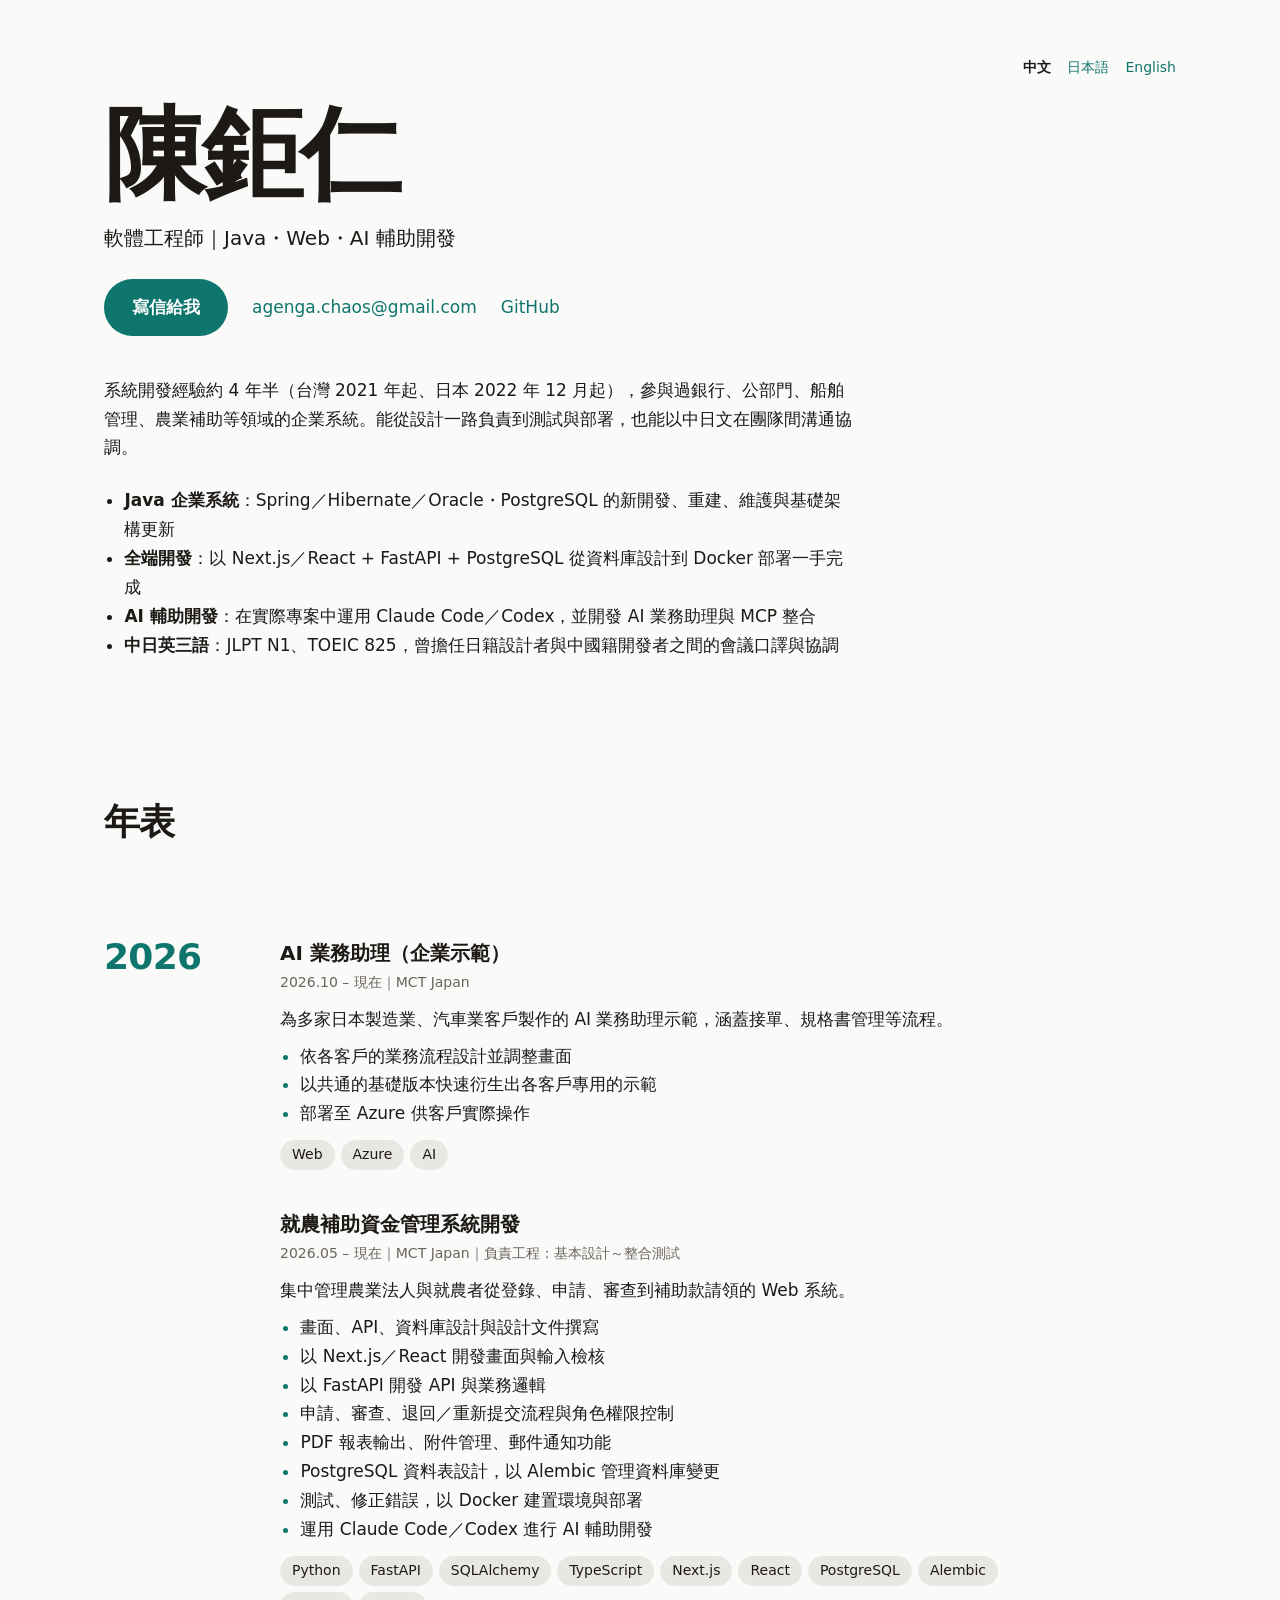
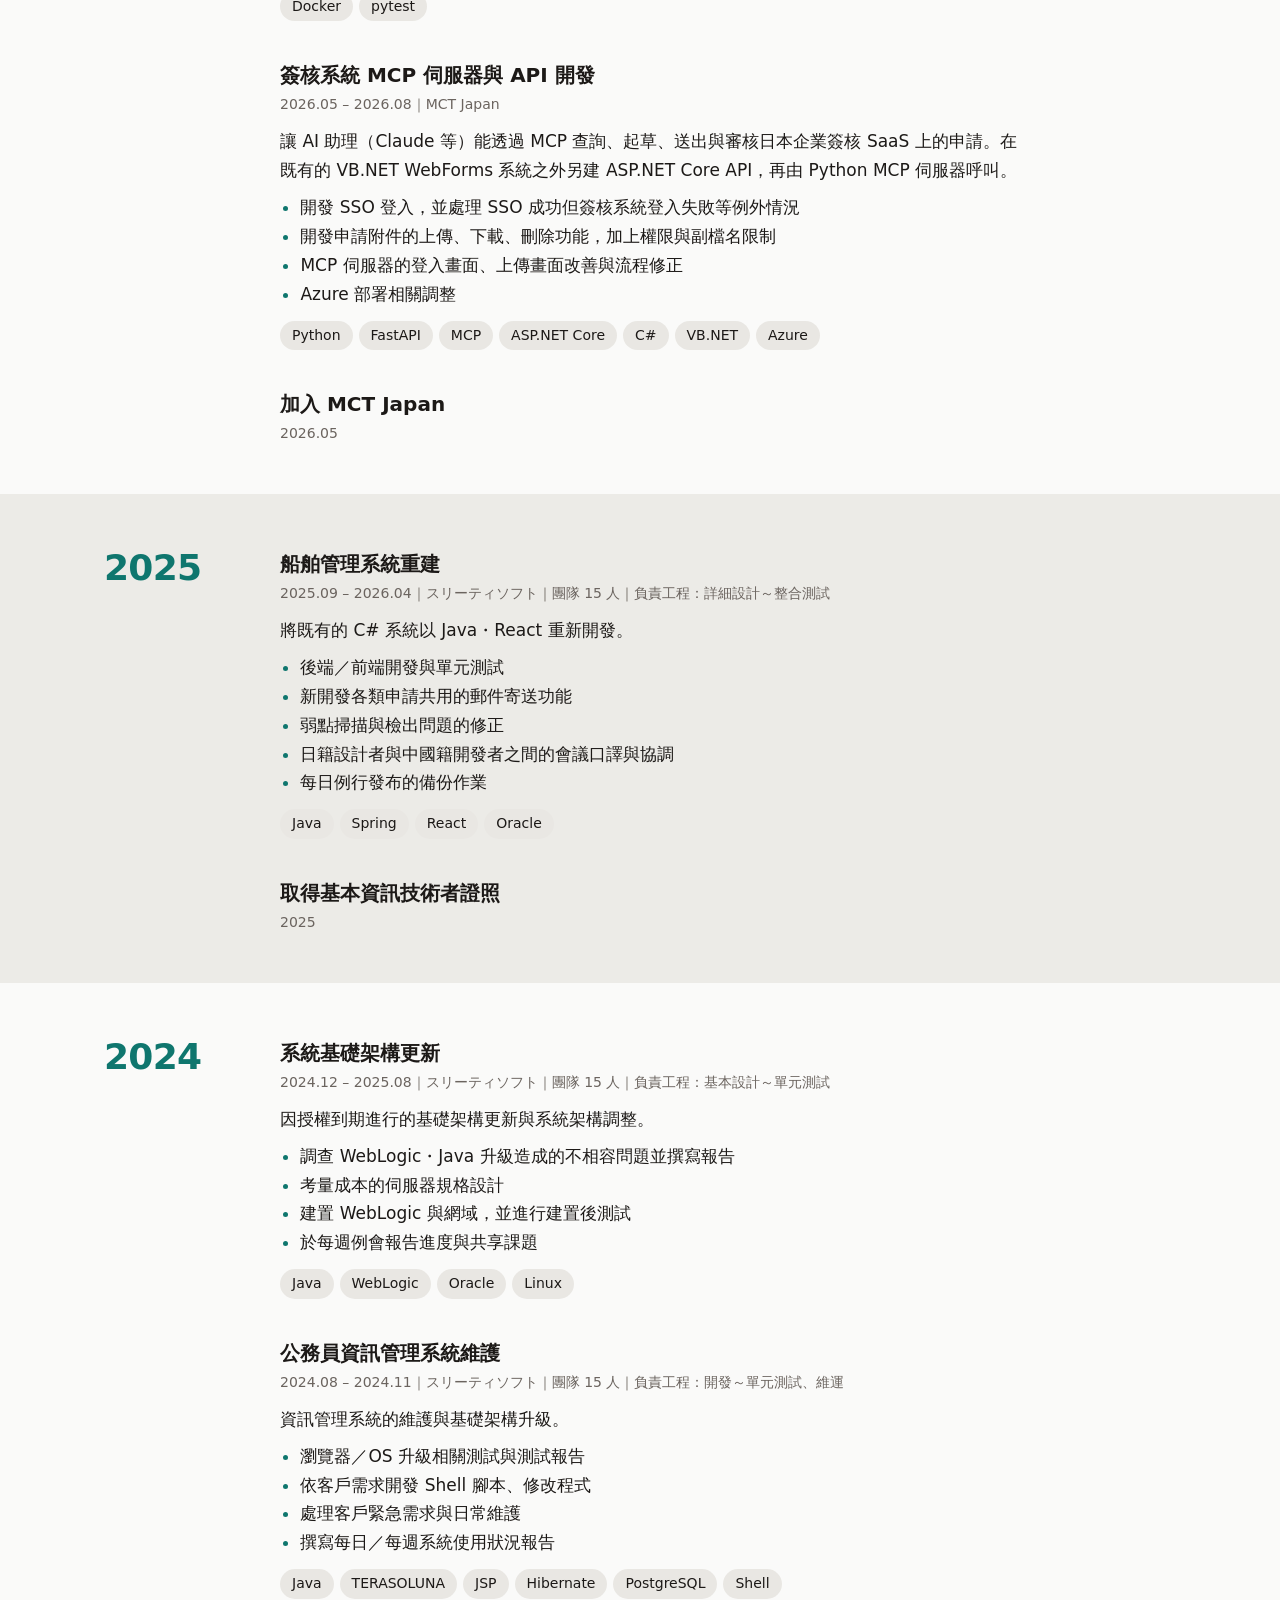
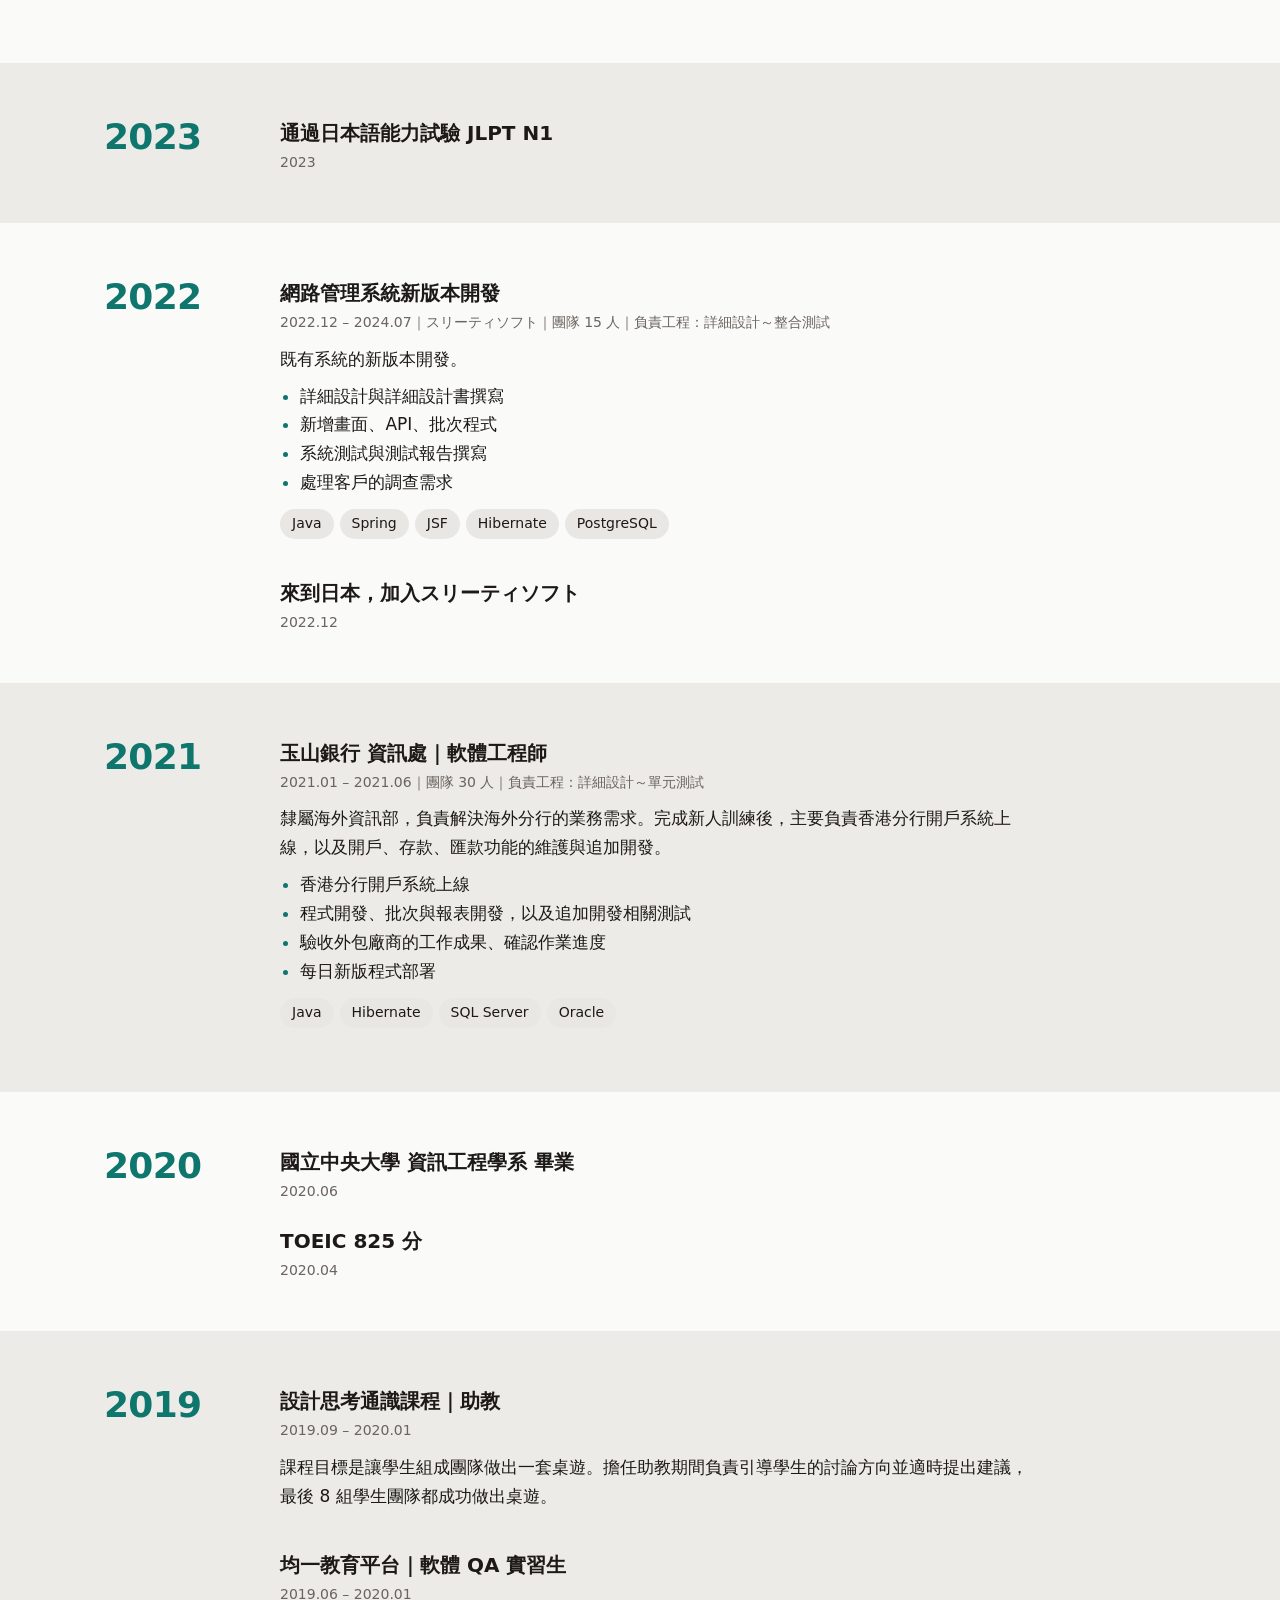
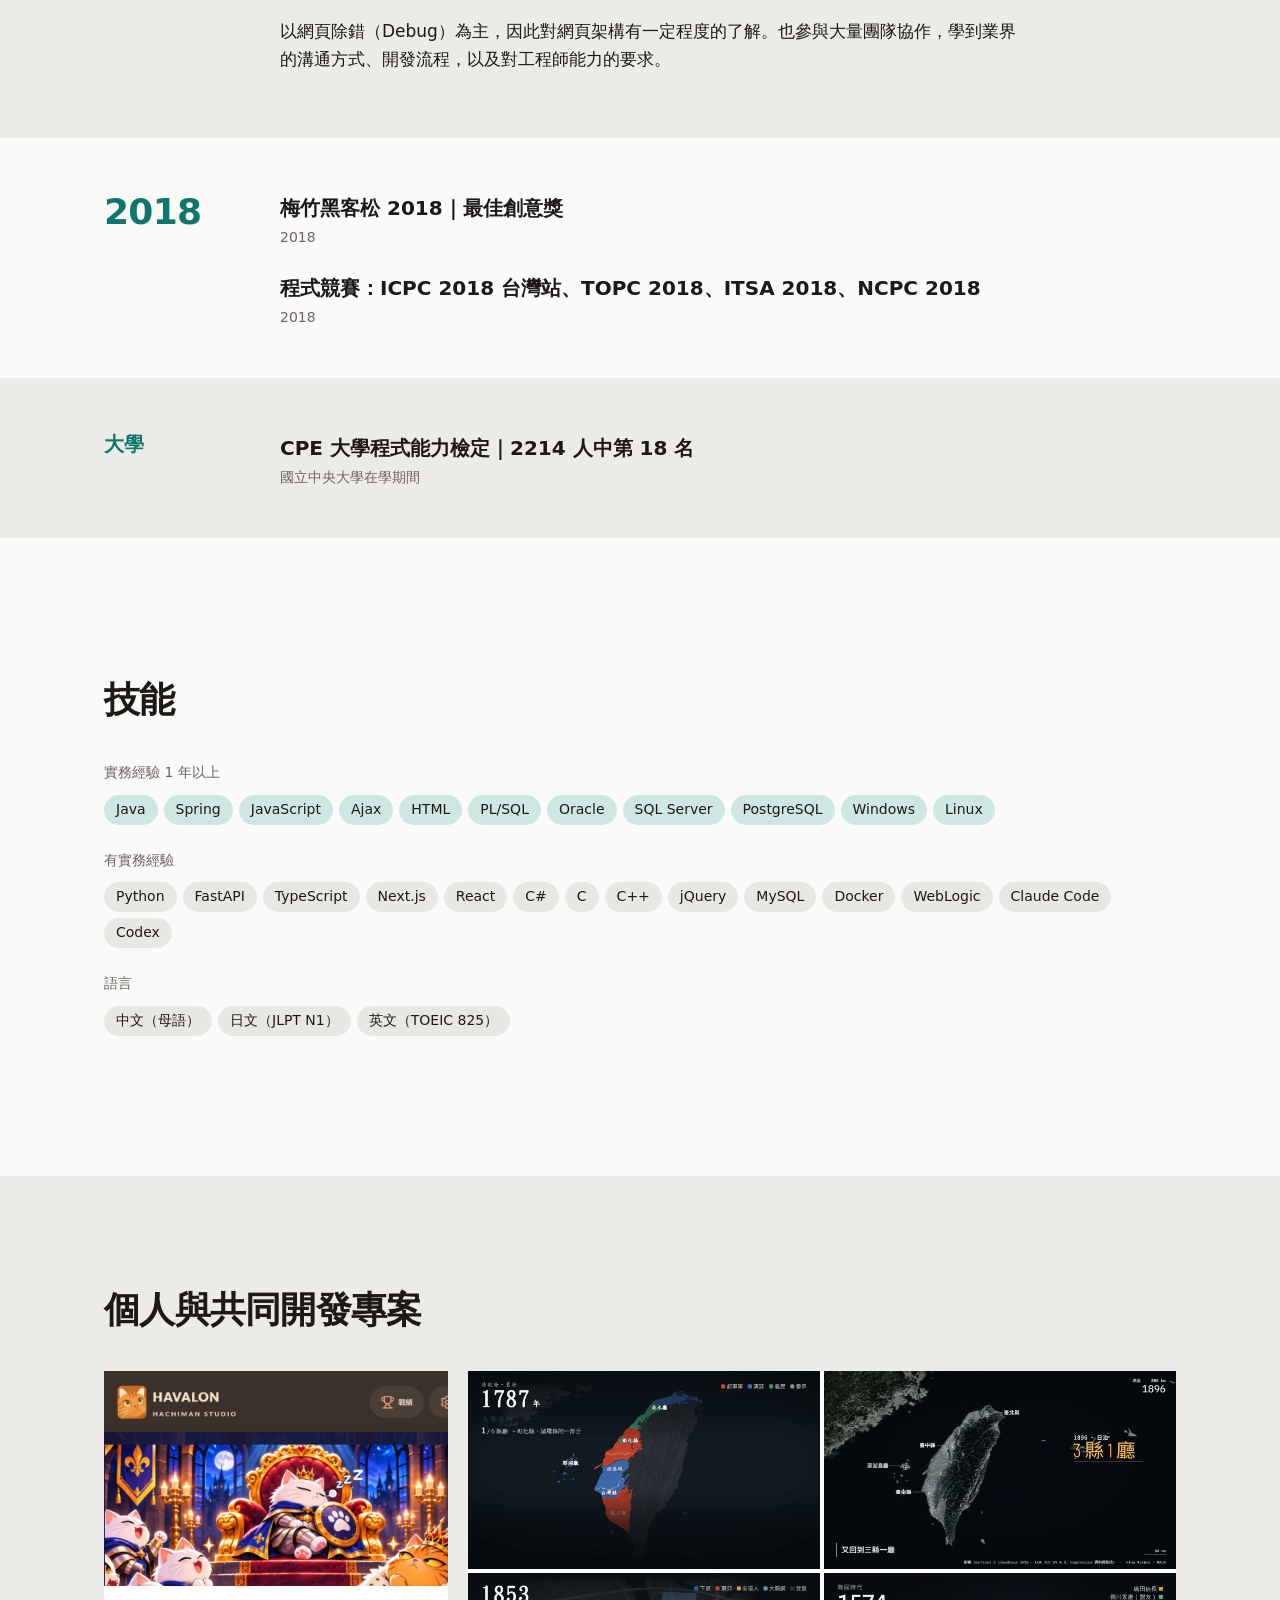
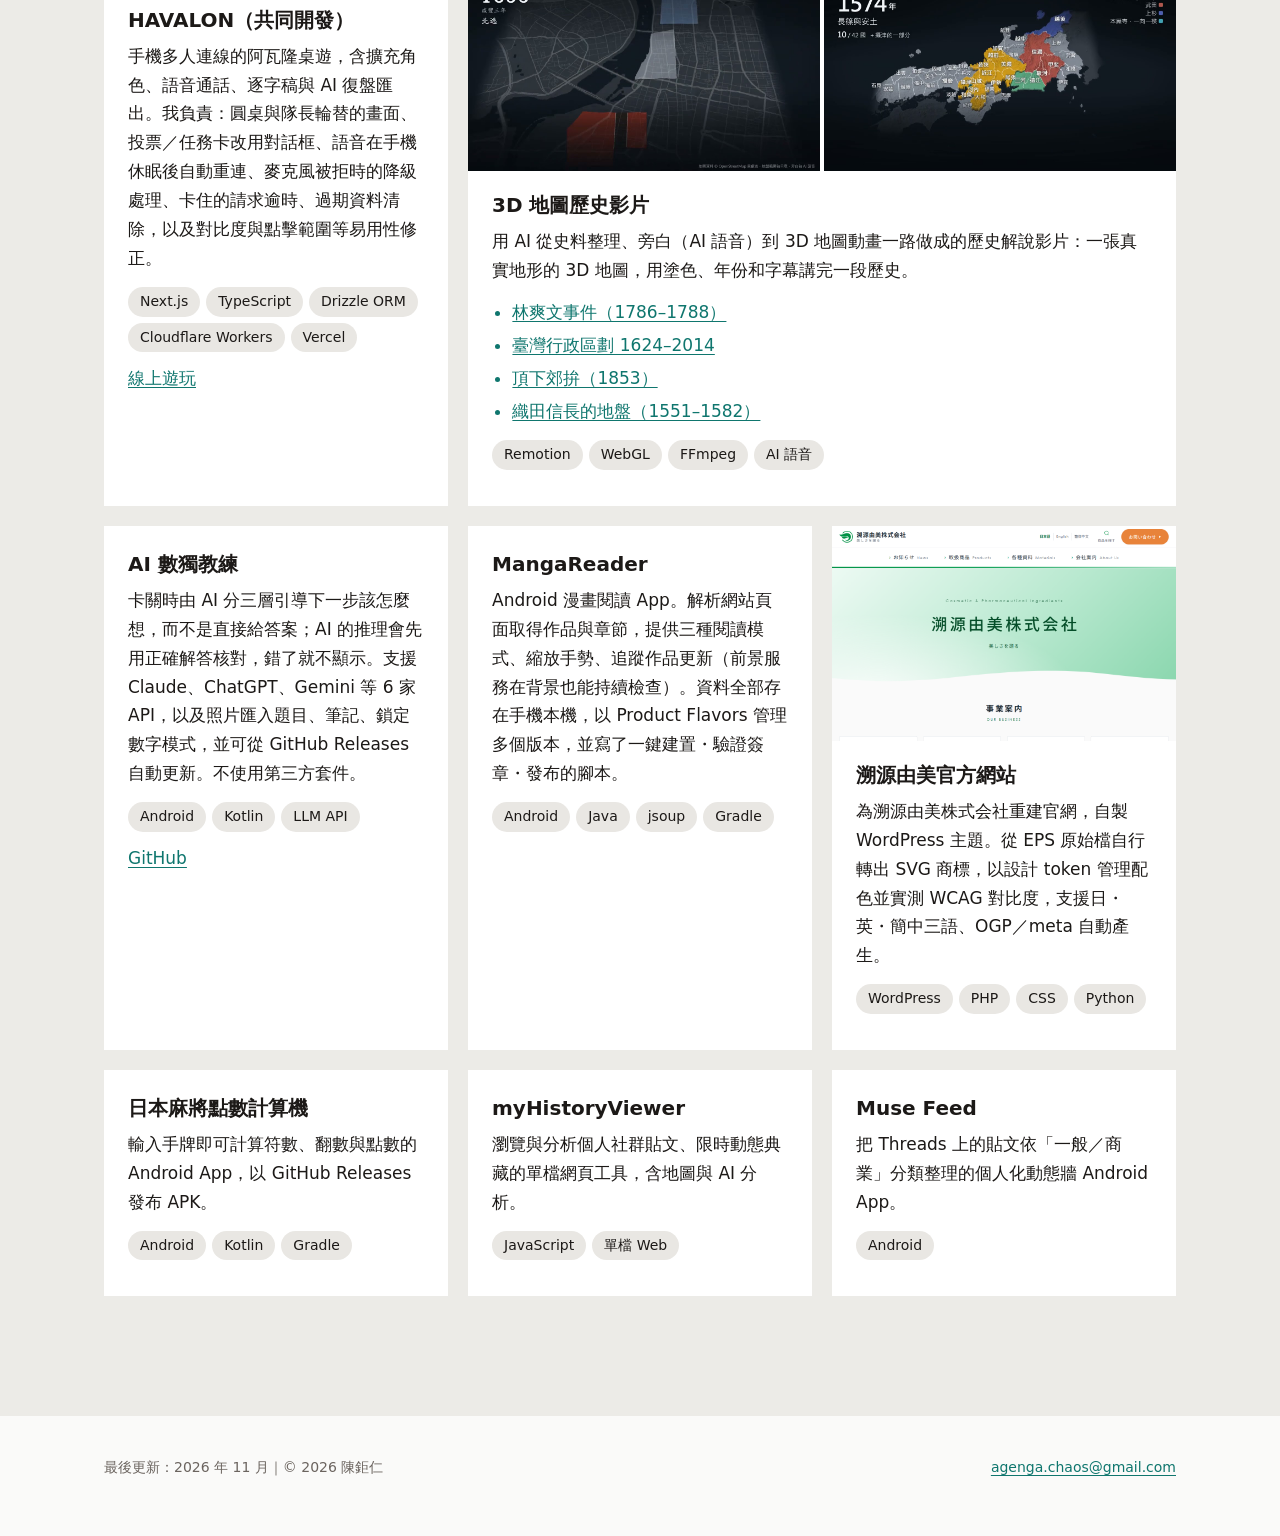
==== commit d7ad6012: "Apply taste-skill rules across the page: large name, primary button, year bands, filled cards and ch" ====
--- a/index.html
+++ b/index.html
@@ -9,12 +9,18 @@
 <link rel="alternate" hreflang="zh-Hant" href="https://agenga0320.github.io/">
 <link rel="alternate" hreflang="ja" href="https://agenga0320.github.io/ja.html">
 <link rel="alternate" hreflang="en" href="https://agenga0320.github.io/en.html">
+<script>document.documentElement.classList.add("js")</script>
 </head>
 <body>
 <main>
   <nav class="lang" aria-label="語言"><a href="index.html" aria-current="page" lang="zh-Hant">中文</a><a href="ja.html" lang="ja">日本語</a><a href="en.html" lang="en">English</a></nav>
   <h1>陳鉅仁</h1>
   <p class="role">軟體工程師｜Java・Web・AI 輔助開發</p>
+  <p class="links">
+    <a class="btn" href="mailto:agenga.chaos@gmail.com">寫信給我</a>
+    <a href="mailto:agenga.chaos@gmail.com">agenga.chaos@gmail.com</a>
+    <a href="https://github.com/agenga0320">GitHub</a>
+  </p>
   <p>系統開發經驗約 4 年半（台灣 2021 年起、日本 2022 年 12 月起），參與過銀行、公部門、船舶管理、農業補助等領域的企業系統。能從設計一路負責到測試與部署，也能以中日文在團隊間溝通協調。</p>
   <ul class="highlights">
     <li><strong>Java 企業系統</strong>：Spring／Hibernate／Oracle・PostgreSQL 的新開發、重建、維護與基礎架構更新</li>
@@ -22,10 +28,6 @@
     <li><strong>AI 輔助開發</strong>：在實際專案中運用 Claude Code／Codex，並開發 AI 業務助理與 MCP 整合</li>
     <li><strong>中日英三語</strong>：JLPT N1、TOEIC 825，曾擔任日籍設計者與中國籍開發者之間的會議口譯與協調</li>
   </ul>
-  <p class="links">
-    <a href="mailto:agenga.chaos@gmail.com">agenga.chaos@gmail.com</a>
-    <a href="https://github.com/agenga0320">GitHub</a>
-  </p>
 
   <h2>年表</h2>
   <div class="timeline">
@@ -252,6 +254,7 @@
   <h4>語言</h4>
   <div class="tags"><span>中文（母語）</span><span>日文（JLPT N1）</span><span>英文（TOEIC 825）</span></div>
 
+  <div class="field">
   <h2>個人與共同開發專案</h2>
   <div class="grid">
     <div class="card">
@@ -262,7 +265,7 @@
       <a href="https://havalon.vercel.app">線上遊玩</a>
     </div>
     <div class="card">
-      <img src="img/yt-aVP-GUTAkx0.jpg" alt="林爽文事件影片的畫面：清代台灣的 3D 地圖" width="1280" height="720" loading="lazy">
+      <div class="vthumbs"><a href="https://youtu.be/aVP-GUTAkx0"><img src="img/yt-aVP-GUTAkx0.jpg" alt="影片畫面：林爽文事件" width="1280" height="720" loading="lazy"></a><a href="https://youtu.be/8XVI5YLLsjY"><img src="img/yt-8XVI5YLLsjY.jpg" alt="影片畫面：臺灣行政區劃" width="1280" height="720" loading="lazy"></a><a href="https://youtu.be/-15Jf3z2MhA"><img src="img/yt--15Jf3z2MhA.jpg" alt="影片畫面：頂下郊拚" width="1280" height="720" loading="lazy"></a><a href="https://youtu.be/E8kAZ9fkPco"><img src="img/yt-E8kAZ9fkPco.jpg" alt="影片畫面：織田信長的地盤" width="1280" height="720" loading="lazy"></a></div>
       <h3>3D 地圖歷史影片</h3>
       <p>用 AI 從史料整理、旁白（AI 語音）到 3D 地圖動畫一路做成的歷史解說影片：一張真實地形的 3D 地圖，用塗色、年份和字幕講完一段歷史。</p>
       <ul>
@@ -307,7 +310,10 @@
     </div>
   </div>
 
-  <footer>最後更新：2026 年 11 月｜© 2026 陳鉅仁</footer>
+  </div>
+
+  <footer><span>最後更新：2026 年 11 月｜© 2026 陳鉅仁</span><a href="mailto:agenga.chaos@gmail.com">agenga.chaos@gmail.com</a></footer>
 </main>
+<script src="script.js" defer></script>
 </body>
 </html>
--- a/style.css
+++ b/style.css
@@ -1,52 +1,110 @@
-:root { --bg:#fafaf9; --fg:#1c1917; --muted:#78716c; --card:#fff; --line:#e7e5e4; --accent:#0f766e; }
+:root {
+  --bg:#fafaf9; --fg:#1c1917; --muted:#6b645f; --accent:#0f766e; --on-accent:#ffffff;
+  --field:#ecebe7; --card:#ffffff; --chip:#e9e7e3; --chip-strong:#cfe7e3;
+  --small:.875rem; --body:1.0625rem; --lead:1.25rem; --head:clamp(1.75rem, 1.3rem + 1.6vw, 2.25rem); --display:clamp(3.25rem, 1.5rem + 6vw, 6.5rem);
+  --ease:cubic-bezier(.2,.7,.2,1);
+}
 @media (prefers-color-scheme: dark) {
-  :root { --bg:#1c1917; --fg:#f5f5f4; --muted:#a8a29e; --card:#292524; --line:#44403c; --accent:#5eead4; }
+  :root { --bg:#1c1917; --fg:#f5f5f4; --muted:#b0a9a2; --accent:#5eead4; --on-accent:#0b2a27;
+    --field:#26221f; --card:#322d29; --chip:#35302c; --chip-strong:#14403c; }
 }
 * { box-sizing:border-box; }
-body { margin:0; background:var(--bg); color:var(--fg); font:16px/1.7 system-ui, "Noto Sans TC", "Microsoft JhengHei", sans-serif; }
-main { max-width:820px; margin:0 auto; padding:64px 16px; }
-h1 { font-size:2.8rem; line-height:1.2; margin:0 0 4px; }
-.role { color:var(--muted); margin:0 0 20px; }
-.links a { color:var(--accent); margin-right:16px; text-decoration:none; }
-.links a:hover { text-decoration:underline; }
-h2 { font-size:1.2rem; margin:56px 0 16px; padding-bottom:8px; border-bottom:1px solid var(--line); }
+html { scroll-behavior:smooth; }
+body { margin:0; background:var(--bg); color:var(--fg); font:400 var(--body)/1.7 system-ui, "Noto Sans TC", "Hiragino Sans", "Microsoft JhengHei", sans-serif; }
+main { max-width:1120px; margin:0 auto; padding:56px 24px 0; }
+a { color:var(--accent); text-underline-offset:.2em; }
+:focus-visible { outline:3px solid var(--accent); outline-offset:3px; }
+
+/* first screen: the name leads */
+h1 { font-size:var(--display); line-height:1; letter-spacing:-0.03em; margin:48px 0 16px; }
+h1 small { display:block; font-size:var(--lead); font-weight:400; letter-spacing:0; color:var(--muted); margin-top:12px; }
+.role { font-size:var(--lead); margin:0 0 24px; }
+main > p, .highlights { max-width:44em; }
+.highlights { margin:24px 0; padding-left:1.2em; }
+.links { display:flex; flex-wrap:wrap; align-items:center; gap:12px 24px; margin:0 0 40px; }
+.btn { display:inline-block; background:var(--accent); color:var(--on-accent); font-weight:600; text-decoration:none; padding:14px 28px; border-radius:999px; transition:transform .2s var(--ease), opacity .2s; }
+.btn:hover { transform:translateY(-2px); opacity:.92; }
+.btn:active { transform:scale(.97); }
+.links a:not(.btn) { text-decoration:none; transition:color .2s; }
+.links a:not(.btn):hover { text-decoration:underline; }
+
+h2 { font-size:var(--head); line-height:1.2; letter-spacing:-0.02em; margin:140px 0 40px; }
+
 /* timeline: the year stays beside its entries while they scroll */
-.year { display:grid; grid-template-columns:7.5rem 1fr; gap:24px; padding:24px 0 8px; }
-.yr { position:sticky; top:16px; align-self:start; margin:0; font-size:2.4rem; font-weight:700; line-height:1; color:var(--accent); font-variant-numeric:tabular-nums; letter-spacing:-0.02em; }
-.yr.yr-text { font-size:1.6rem; }
-.ev { margin:0 0 32px; }
-.ev h3 { margin:0; font-size:1.1rem; line-height:1.5; }
-.ev .when { margin:2px 0 8px; color:var(--muted); font-size:.9rem; font-variant-numeric:tabular-nums; }
+.year { display:grid; grid-template-columns:9rem 1fr; gap:32px; padding:56px calc(50vw - 50%) 24px; margin:0 calc(50% - 50vw); }
+.year:nth-child(even) { background:var(--field); }
+.yr { position:sticky; top:20px; align-self:start; margin:0; font-size:var(--head); font-weight:700; line-height:1; color:var(--accent); font-variant-numeric:tabular-nums; letter-spacing:-0.02em; }
+.yr.yr-text { font-size:var(--lead); }
+.ev { margin:0 0 40px; max-width:44em; }
+.ev h3 { margin:0; font-size:var(--lead); line-height:1.4; }
+.ev .when { margin:4px 0 10px; color:var(--muted); font-size:var(--small); font-variant-numeric:tabular-nums; }
 .ev .summary { margin:0 0 8px; }
-.ev ul { margin:0 0 10px; padding-left:1.2em; }
-.ev li { font-size:1rem; }
-.ev-short { margin-bottom:20px; }
+.ev ul { margin:0 0 12px; padding-left:1.2em; }
+.ev li::marker { color:var(--accent); }
+.ev-short { margin-bottom:24px; }
 .ev-short .when { margin-bottom:0; }
-@media (max-width:560px) {
-  .year { grid-template-columns:1fr; gap:12px; padding-top:64px; }
-  .yr { position:static; font-size:2rem; }
+
+/* skills */
+h4 { margin:24px 0 10px; font-size:var(--small); color:var(--muted); font-weight:400; }
+.tags { display:flex; flex-wrap:wrap; gap:6px; margin:0 0 12px; }
+.tags span { font-size:var(--small); padding:3px 12px; border-radius:999px; background:var(--chip); }
+.tags.strong span { background:var(--chip-strong); }
+
+/* projects sit on their own colour field, full width */
+.field { background:var(--field); margin:140px calc(50% - 50vw) 0; padding:16px calc(50vw - 50%) 120px; }
+.field h2 { margin-top:96px; }
+.grid { display:grid; gap:20px; grid-template-columns:repeat(auto-fill, minmax(300px, 1fr)); }
+.card { background:var(--card); padding:24px; overflow:hidden; transition:transform .25s var(--ease); }
+.card:hover { transform:translateY(-4px); }
+.card > img, .vthumbs { display:block; width:calc(100% + 48px); margin:-24px -24px 20px; }
+.card > img { aspect-ratio:16/10; height:auto; object-fit:cover; object-position:50% 0; }
+.card:first-child > img { animation:drift 22s ease-in-out infinite alternate; }
+@keyframes drift { from { transform:scale(1); } to { transform:scale(1.06); } }
+.vthumbs { display:grid; grid-template-columns:1fr 1fr; gap:4px; }
+.card:has(.vthumbs) { grid-column:span 2; }
+@media (max-width:700px) { .card:has(.vthumbs) { grid-column:auto; } }
+.vthumbs img { display:block; width:100%; height:auto; aspect-ratio:16/9; object-fit:cover; transition:opacity .2s; }
+.vthumbs a:hover img { opacity:.85; }
+.card h3 { margin:0 0 8px; font-size:var(--lead); line-height:1.4; }
+.card p { margin:0 0 14px; }
+.card ul { margin:0 0 14px; padding-left:1.2em; }
+.card li { margin-bottom:4px; }
+.card li::marker { color:var(--accent); }
+
+footer { display:flex; flex-wrap:wrap; justify-content:space-between; gap:12px 24px; padding:40px 0 56px; color:var(--muted); font-size:var(--small); }
+
+.lang { float:right; font-size:var(--small); }
+.lang a { text-decoration:none; margin-left:16px; }
+.lang a[aria-current] { color:var(--fg); font-weight:600; }
+
+/* entrances: parts of each section rise in once; content stays visible without script */
+.js .rv { opacity:0; translate:0 24px; transition:opacity .7s var(--ease), translate .7s var(--ease); transition-delay:calc(var(--i, 0) * 70ms); }
+.js .rv.in { opacity:1; translate:0 0; }
+
+@media (max-width:640px) {
+  main { padding:32px 16px 0; }
+  h1 { margin-top:40px; }
+  h2 { margin-top:96px; }
+  .year { grid-template-columns:1fr; gap:12px; padding-top:48px; }
+  .yr { position:static; }
+  .field { margin-top:96px; padding-bottom:80px; }
+  .grid { grid-template-columns:1fr; }
 }
-.grid { display:grid; gap:16px; grid-template-columns:repeat(auto-fill, minmax(240px, 1fr)); }
-.card { background:var(--card); border:1px solid var(--line); border-radius:12px; padding:20px; overflow:hidden; }
-.card img { display:block; width:calc(100% + 40px); margin:-20px -20px 16px; aspect-ratio:16/10; height:auto; object-fit:cover; object-position:50% 0; }
-.card h3 { margin:0 0 6px; font-size:1.05rem; }
-.card p { margin:0 0 12px; color:var(--muted); font-size:.95rem; }
-.card a { color:var(--accent); font-size:.9rem; }
-.card ul { margin:0 0 12px; padding-left:1.2em; font-size:.9rem; }
-.card li { margin-bottom:4px; }
-.tags span { display:inline-block; font-size:.8125rem; padding:2px 8px; margin:0 6px 6px 0; border-radius:999px; border:1px solid var(--line); }
-.tags.strong span { border-color:var(--accent); }
-h4 { margin:20px 0 8px; font-size:.9rem; color:var(--muted); font-weight:normal; }
-.highlights { margin:20px 0; padding-left:1.2em; }
-footer { margin-top:64px; color:var(--muted); font-size:.85rem; }
+@media (prefers-reduced-motion:reduce) {
+  html { scroll-behavior:auto; }
+  .js .rv { opacity:1; translate:none; transition:none; }
+  .card, .btn { transition:none; }
+  .card:first-child > img { animation:none; }
+}
 @media print {
-  :root { --bg:#fff; --fg:#000; --muted:#444; --card:#fff; --line:#ccc; --accent:#000; }
+  :root { --bg:#fff; --fg:#000; --muted:#444; --accent:#000; --field:#fff; --card:#fff; --chip:#eee; --chip-strong:#ddd; }
   main { padding:0; max-width:none; }
-  h2 { margin-top:28px; }
+  h1 { font-size:2.4rem; margin-top:0; }
+  h2 { margin:28px 0 12px; }
+  .field { margin:28px 0 0; padding:0; }
   .ev, .card { break-inside:avoid; }
+  .year { margin:0; padding:16px 0 0; background:none !important; }
   .yr { position:static; }
-  .lang { display:none; }
+  .lang, .btn { display:none; }
+  .js .rv { opacity:1; translate:none; }
 }
-.lang { float:right; font-size:.9rem; }
-.lang a { color:var(--accent); text-decoration:none; margin-left:12px; }
-.lang a[aria-current] { color:var(--fg); font-weight:600; }
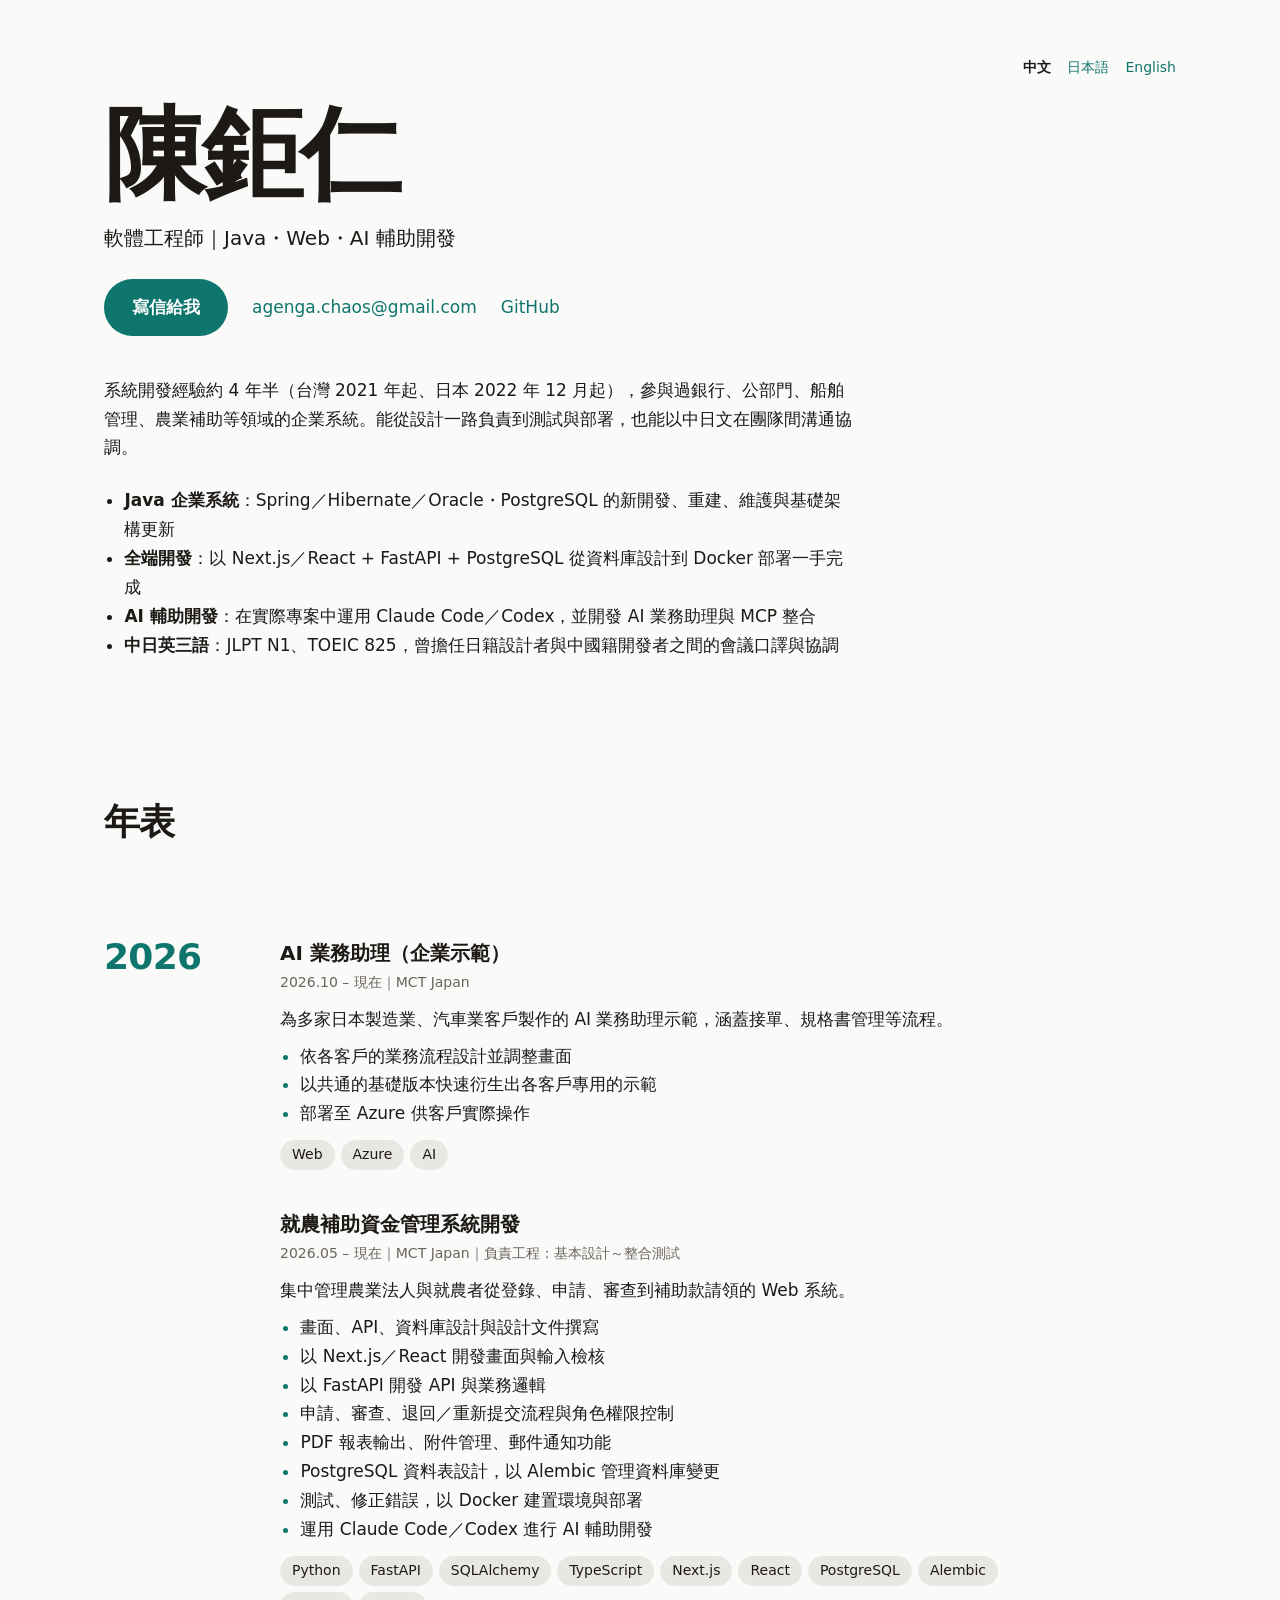
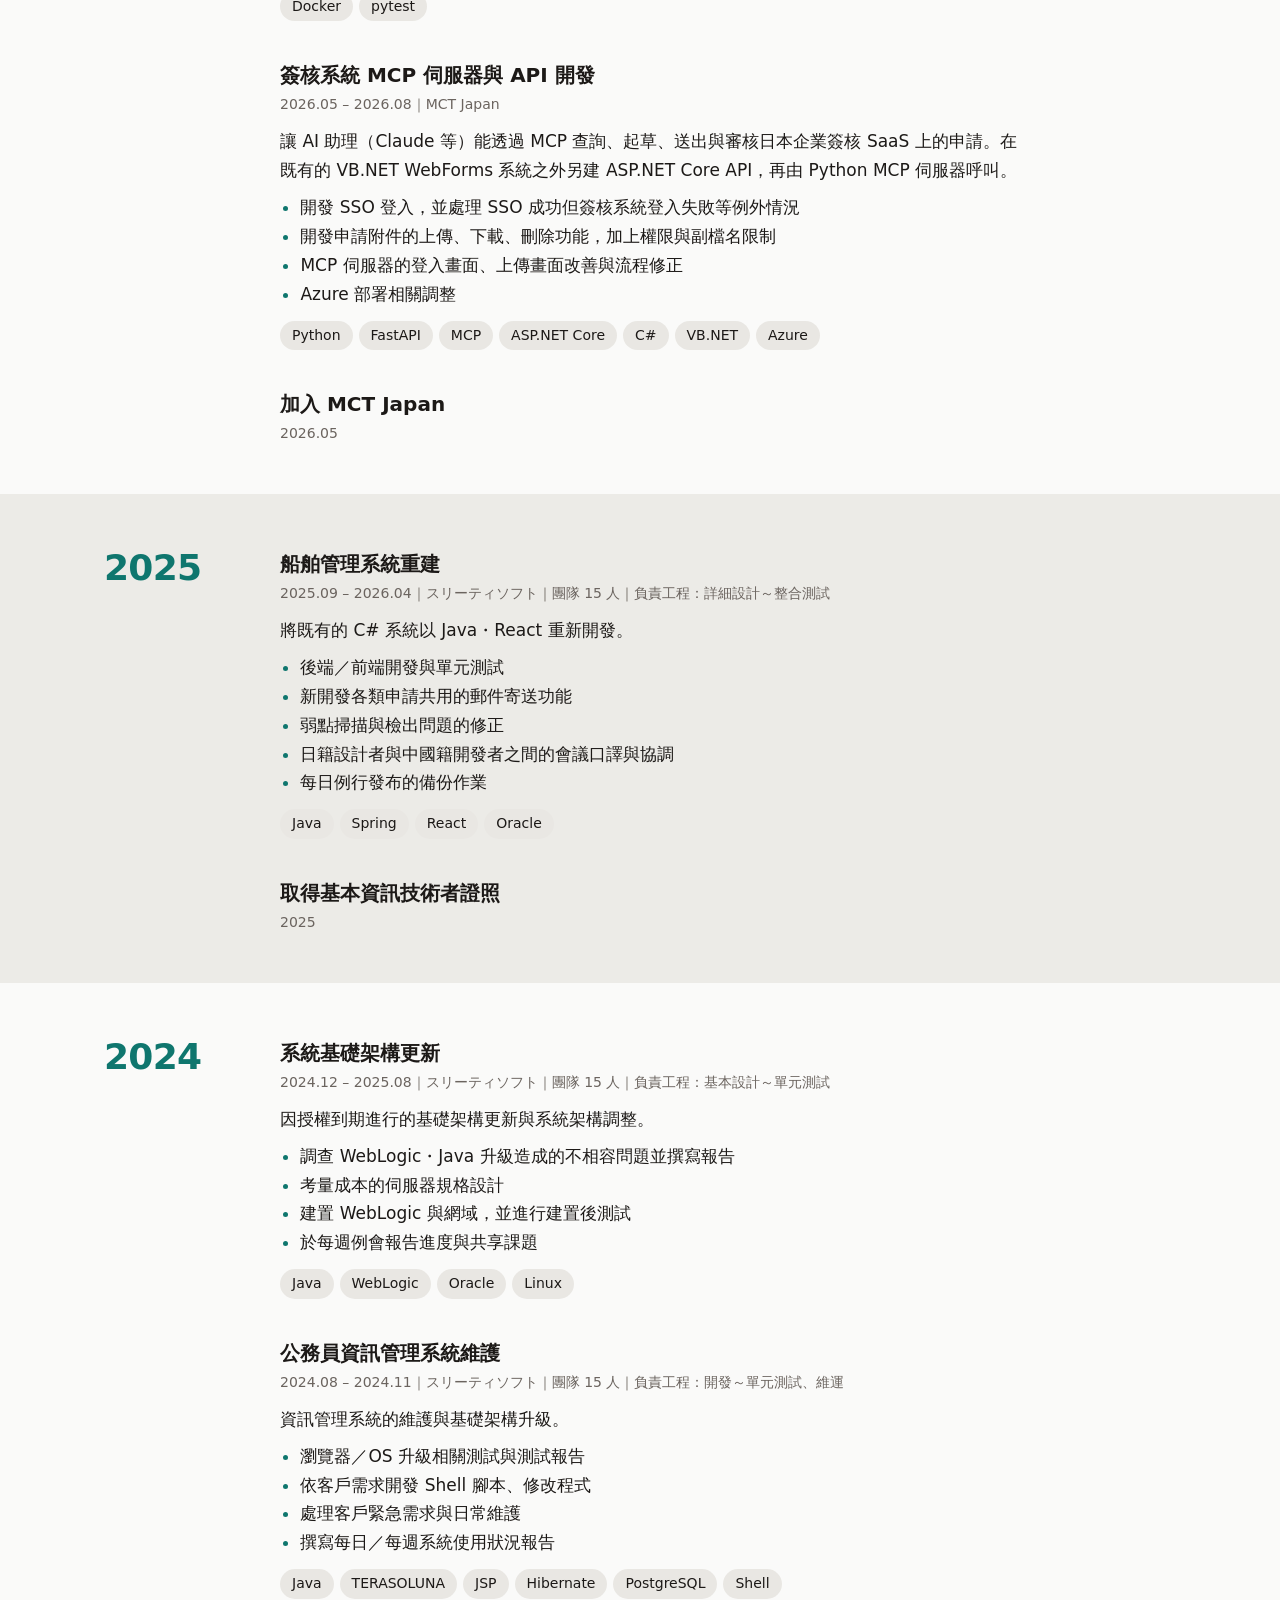
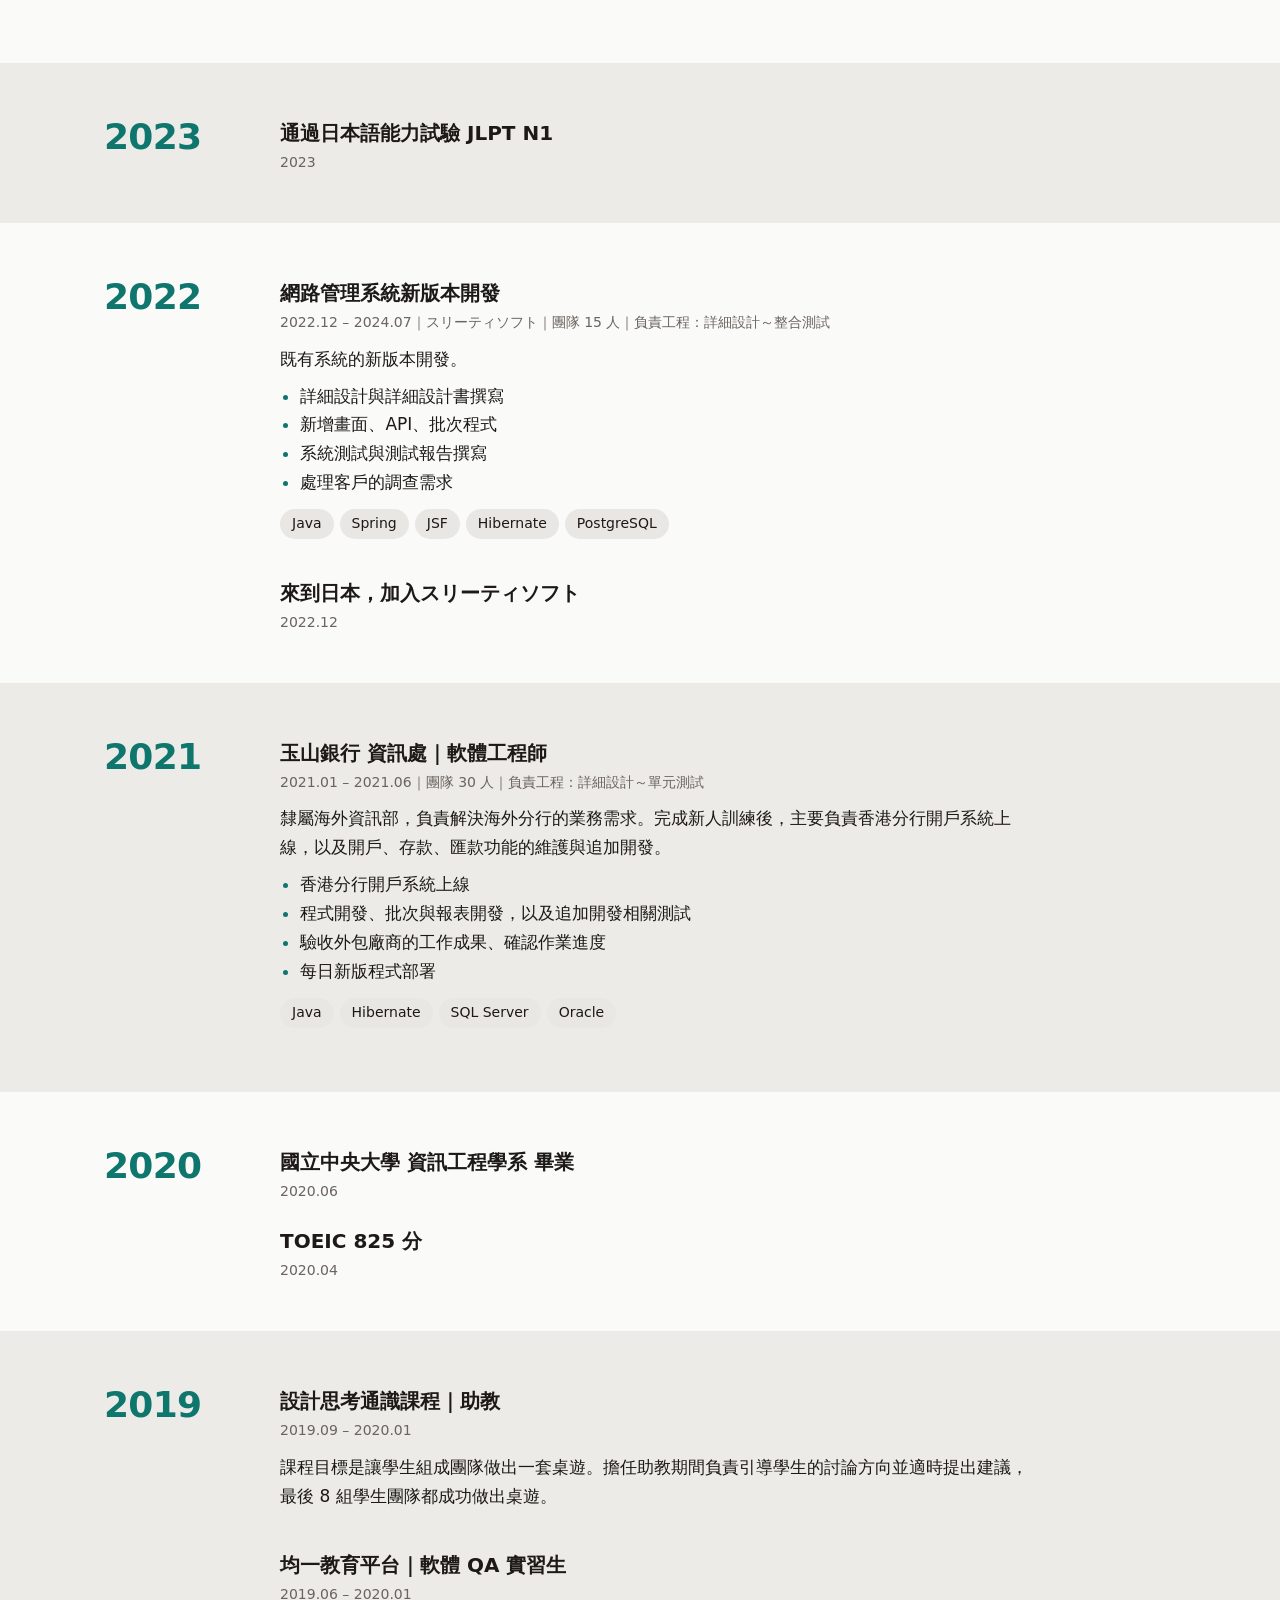
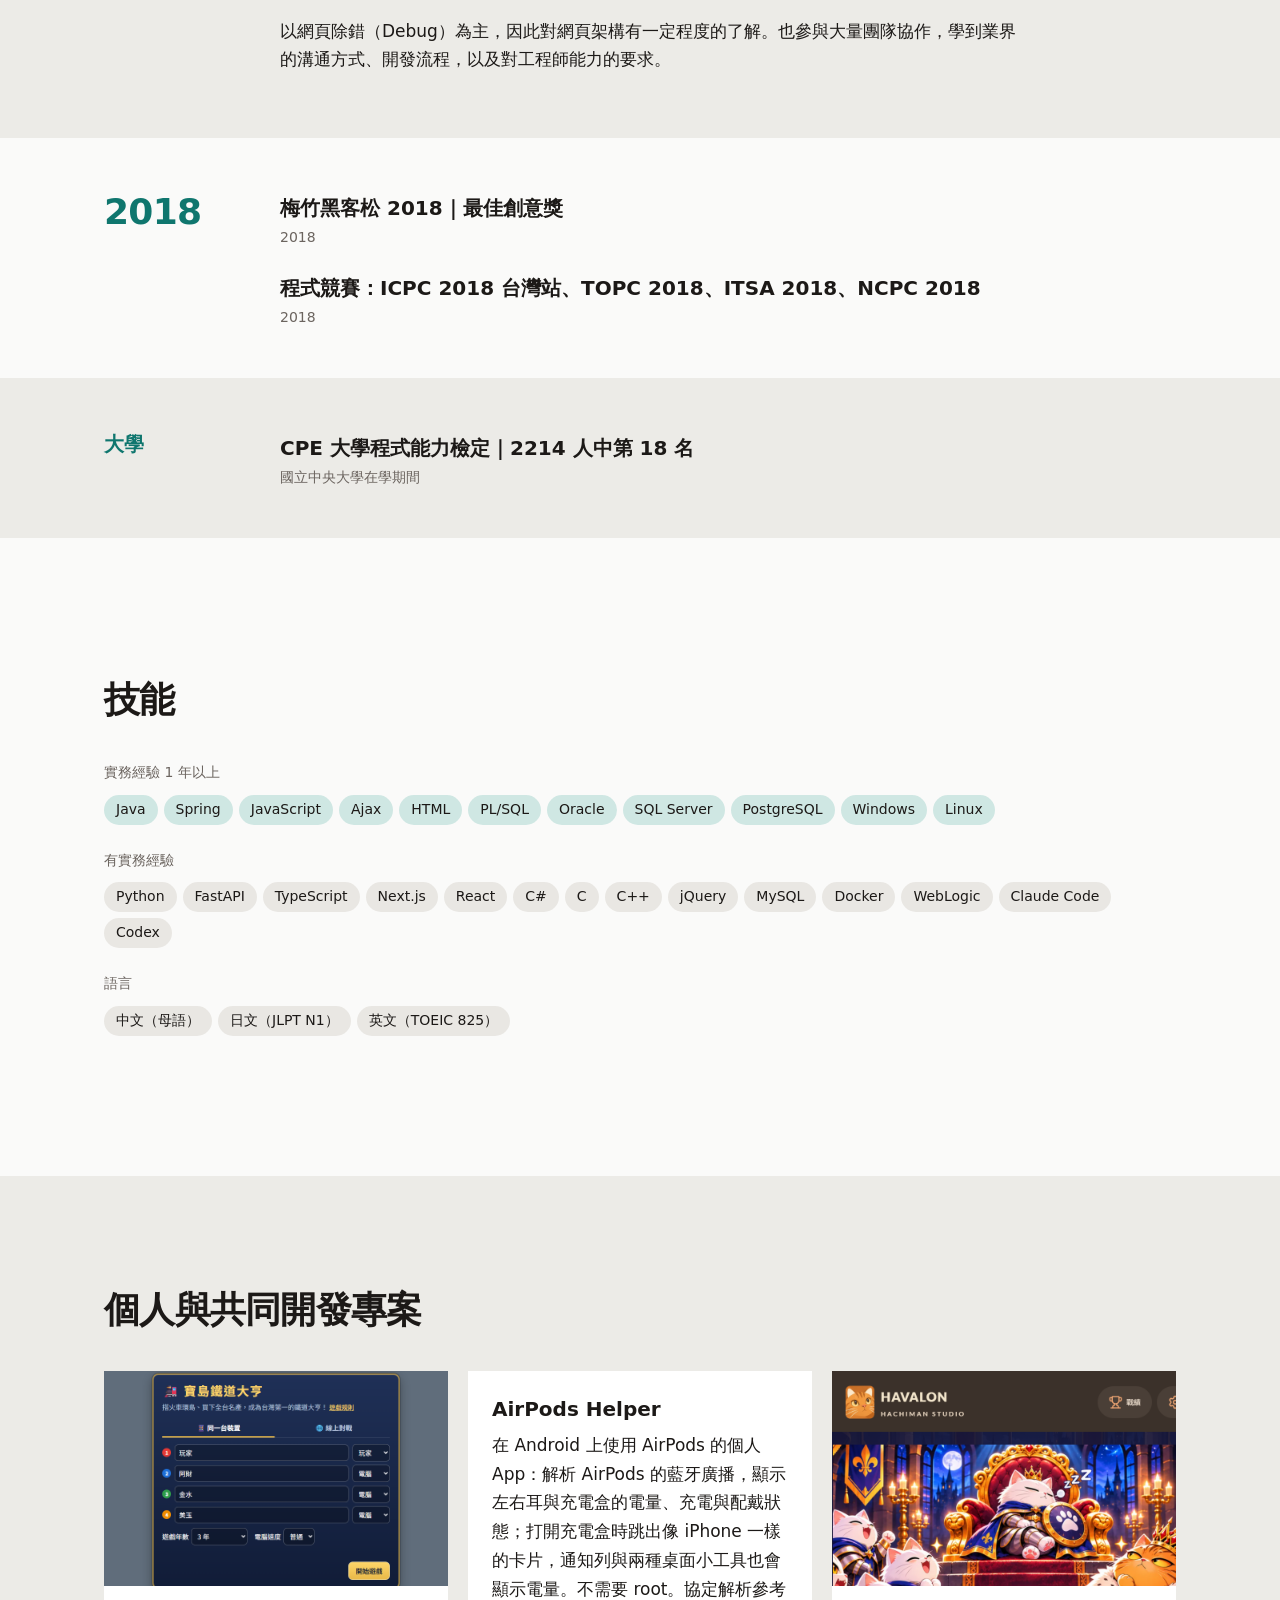
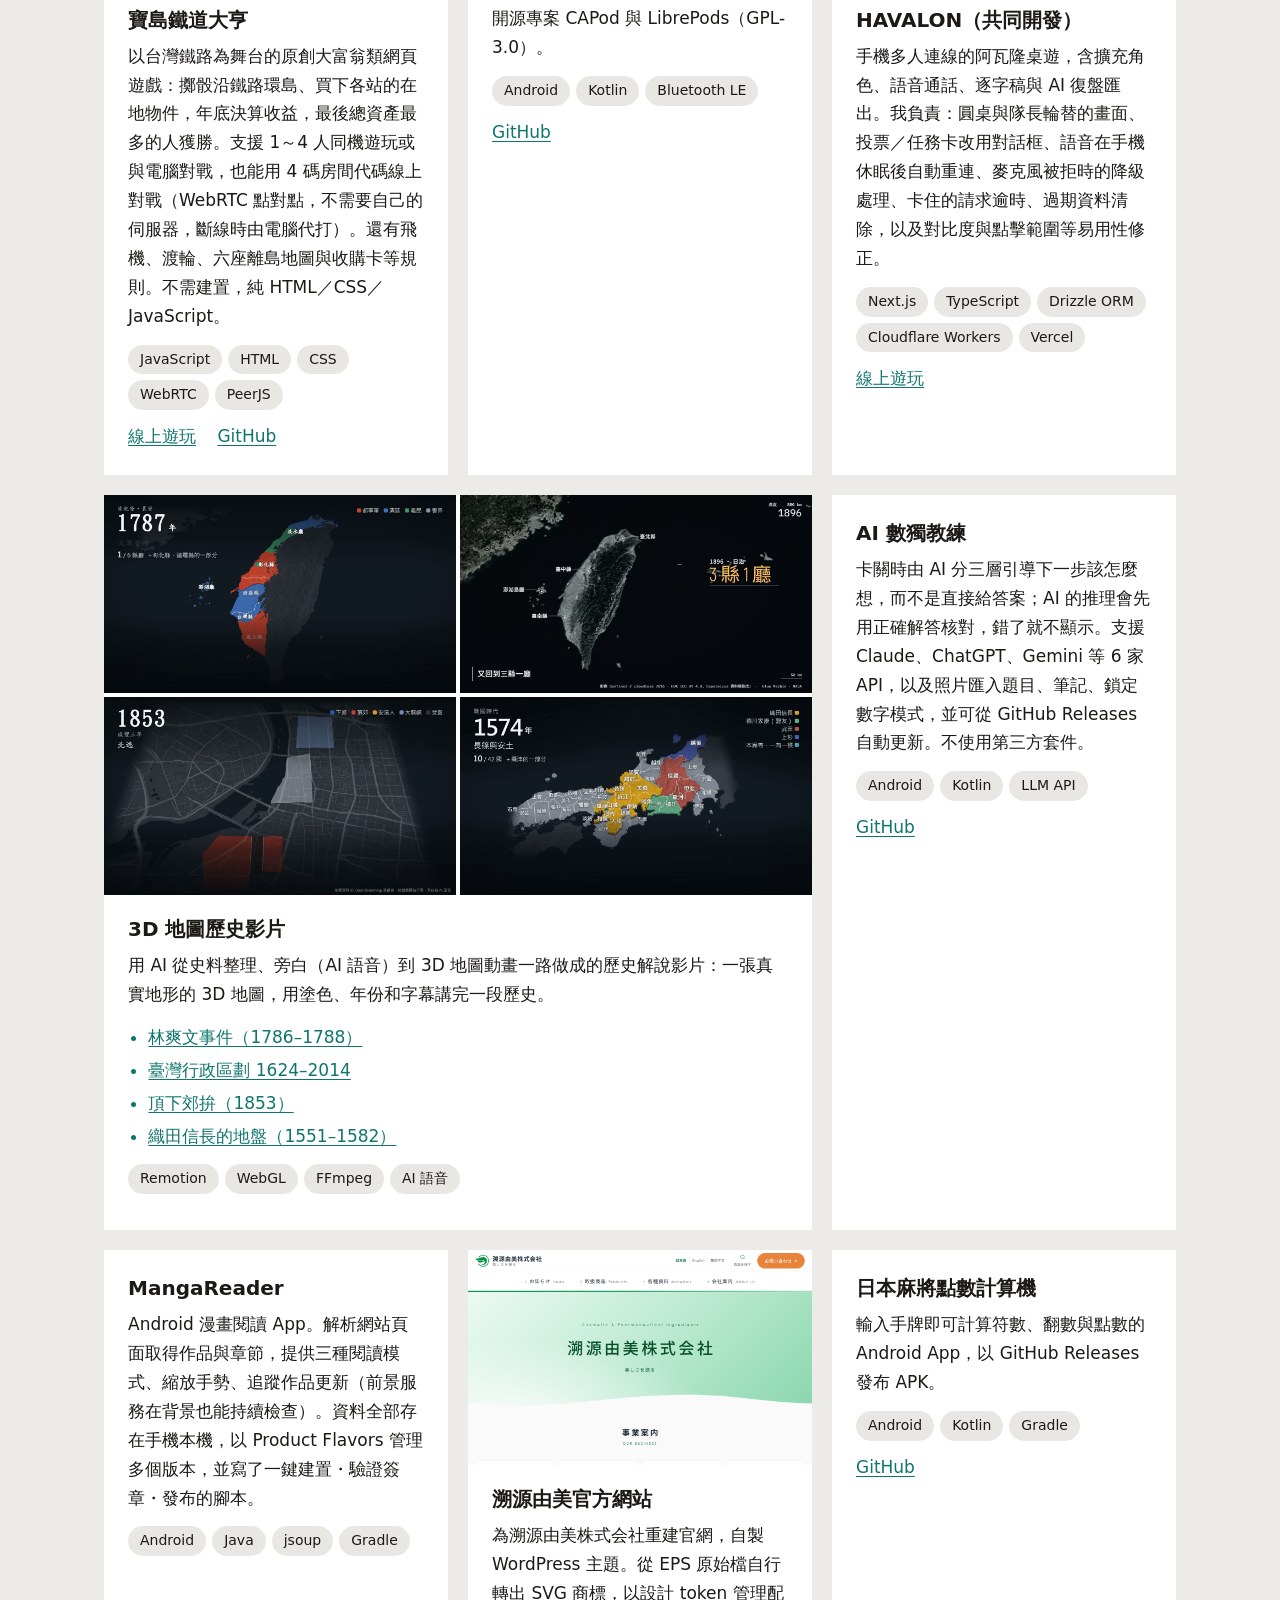
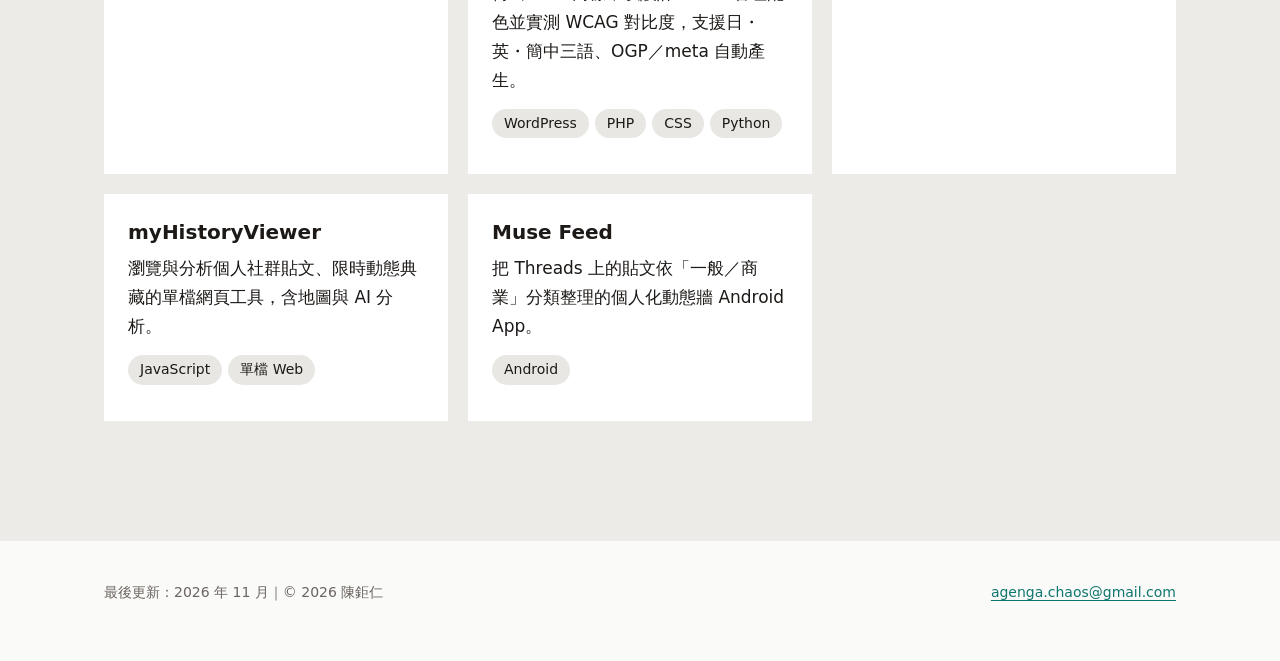
==== commit 5cef4018: "Add Formosa Rail Tycoon and AirPods Helper; link the mahjong calculator repo Co-Authored-By: Claude " ====
--- a/index.html
+++ b/index.html
@@ -258,6 +258,19 @@
   <h2>個人與共同開發專案</h2>
   <div class="grid">
     <div class="card">
+      <img src="img/formosa-rail.png" alt="寶島鐵道大亨的開始畫面" width="780" height="488" loading="lazy">
+      <h3>寶島鐵道大亨</h3>
+      <p>以台灣鐵路為舞台的原創大富翁類網頁遊戲：擲骰沿鐵路環島、買下各站的在地物件，年底決算收益，最後總資產最多的人獲勝。支援 1～4 人同機遊玩或與電腦對戰，也能用 4 碼房間代碼線上對戰（WebRTC 點對點，不需要自己的伺服器，斷線時由電腦代打）。還有飛機、渡輪、六座離島地圖與收購卡等規則。不需建置，純 HTML／CSS／JavaScript。</p>
+      <div class="tags"><span>JavaScript</span><span>HTML</span><span>CSS</span><span>WebRTC</span><span>PeerJS</span></div>
+      <a href="https://agenga0320.github.io/formosa-rail-tycoon/">線上遊玩</a> <a href="https://github.com/agenga0320/formosa-rail-tycoon">GitHub</a>
+    </div>
+    <div class="card">
+      <h3>AirPods Helper</h3>
+      <p>在 Android 上使用 AirPods 的個人 App：解析 AirPods 的藍牙廣播，顯示左右耳與充電盒的電量、充電與配戴狀態；打開充電盒時跳出像 iPhone 一樣的卡片，通知列與兩種桌面小工具也會顯示電量。不需要 root。協定解析參考開源專案 CAPod 與 LibrePods（GPL-3.0）。</p>
+      <div class="tags"><span>Android</span><span>Kotlin</span><span>Bluetooth LE</span></div>
+      <a href="https://github.com/agenga0320/airpods-helper">GitHub</a>
+    </div>
+    <div class="card">
       <img src="img/havalon.png" alt="HAVALON 的首頁畫面" width="860" height="1800" loading="lazy">
       <h3>HAVALON（共同開發）</h3>
       <p>手機多人連線的阿瓦隆桌遊，含擴充角色、語音通話、逐字稿與 AI 復盤匯出。我負責：圓桌與隊長輪替的畫面、投票／任務卡改用對話框、語音在手機休眠後自動重連、麥克風被拒時的降級處理、卡住的請求逾時、過期資料清除，以及對比度與點擊範圍等易用性修正。</p>
@@ -297,6 +310,7 @@
       <h3>日本麻將點數計算機</h3>
       <p>輸入手牌即可計算符數、翻數與點數的 Android App，以 GitHub Releases 發布 APK。</p>
       <div class="tags"><span>Android</span><span>Kotlin</span><span>Gradle</span></div>
+      <a href="https://github.com/agenga0320/JapaneseMajongPointCalculator">GitHub</a>
     </div>
     <div class="card">
       <h3>myHistoryViewer</h3>
--- a/style.css
+++ b/style.css
@@ -108,3 +108,4 @@
   .lang, .btn { display:none; }
   .js .rv { opacity:1; translate:none; }
 }
+.card > a + a { margin-left:16px; }
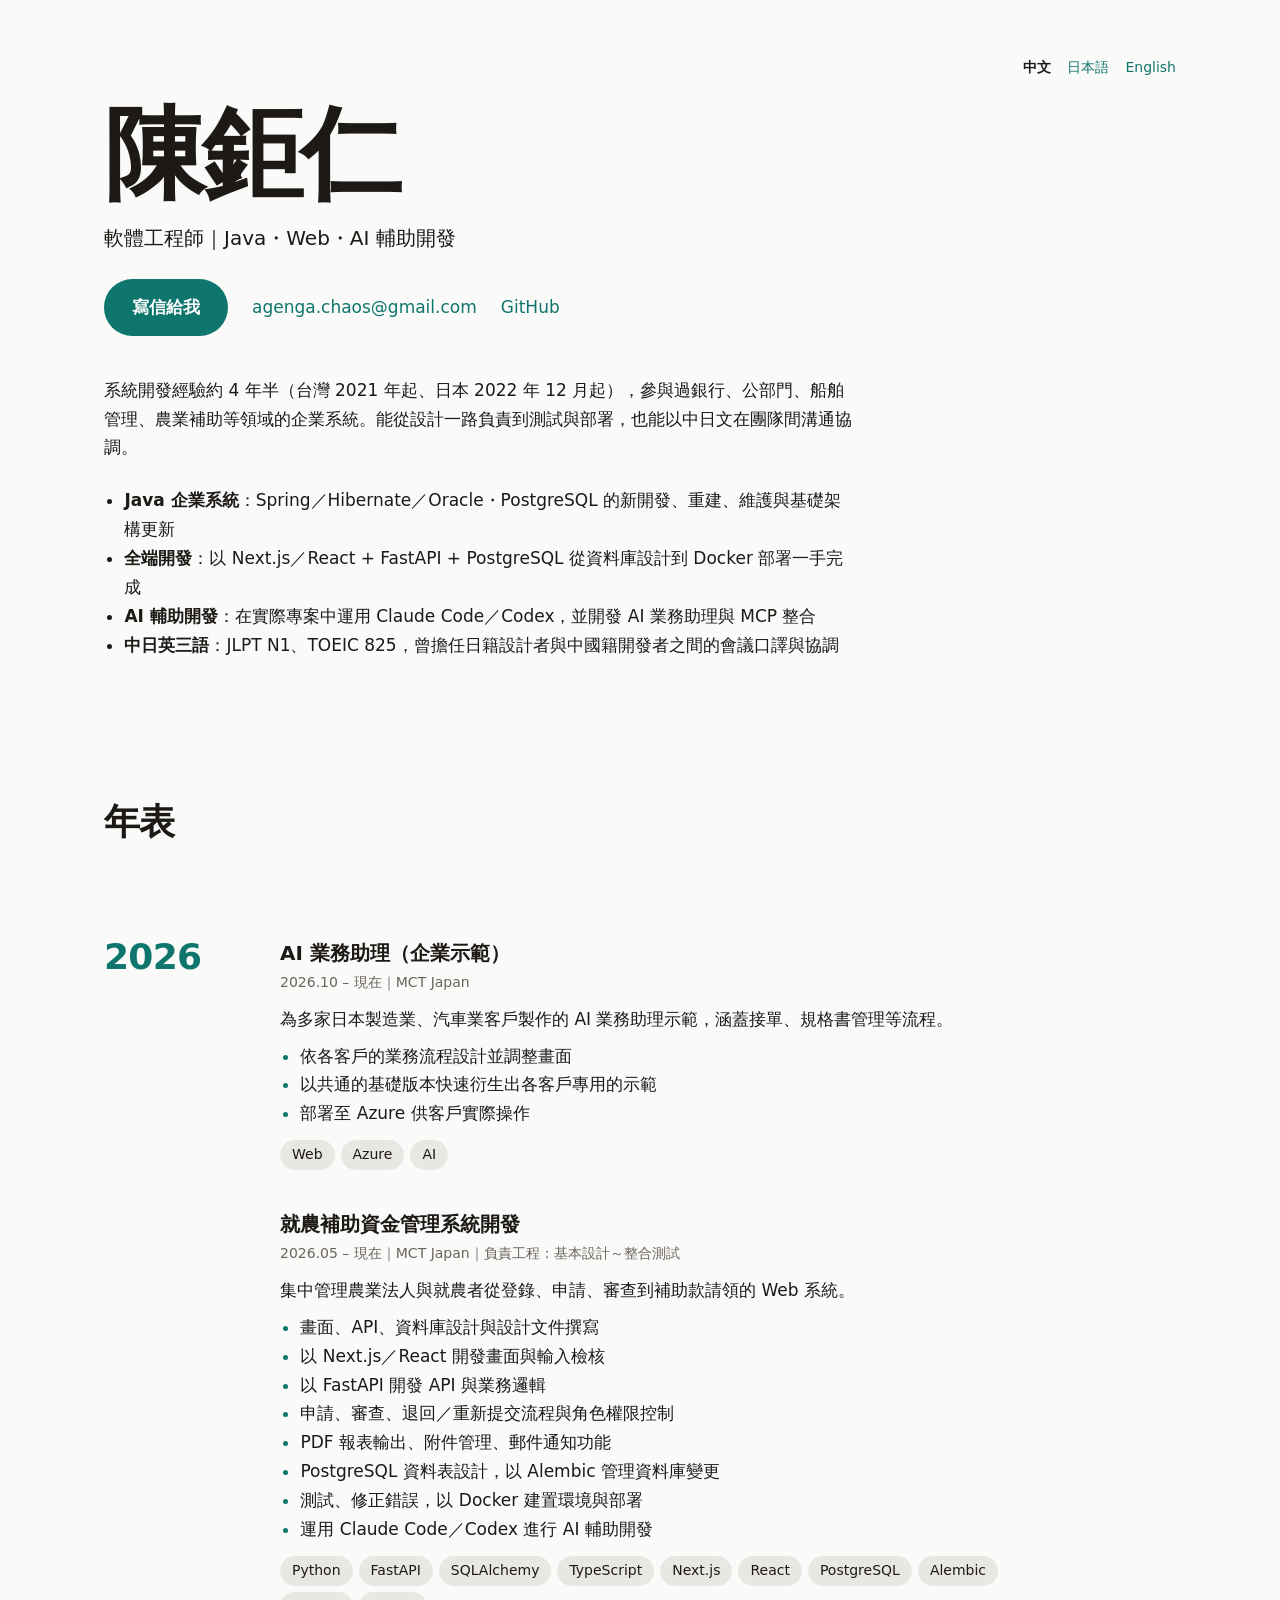
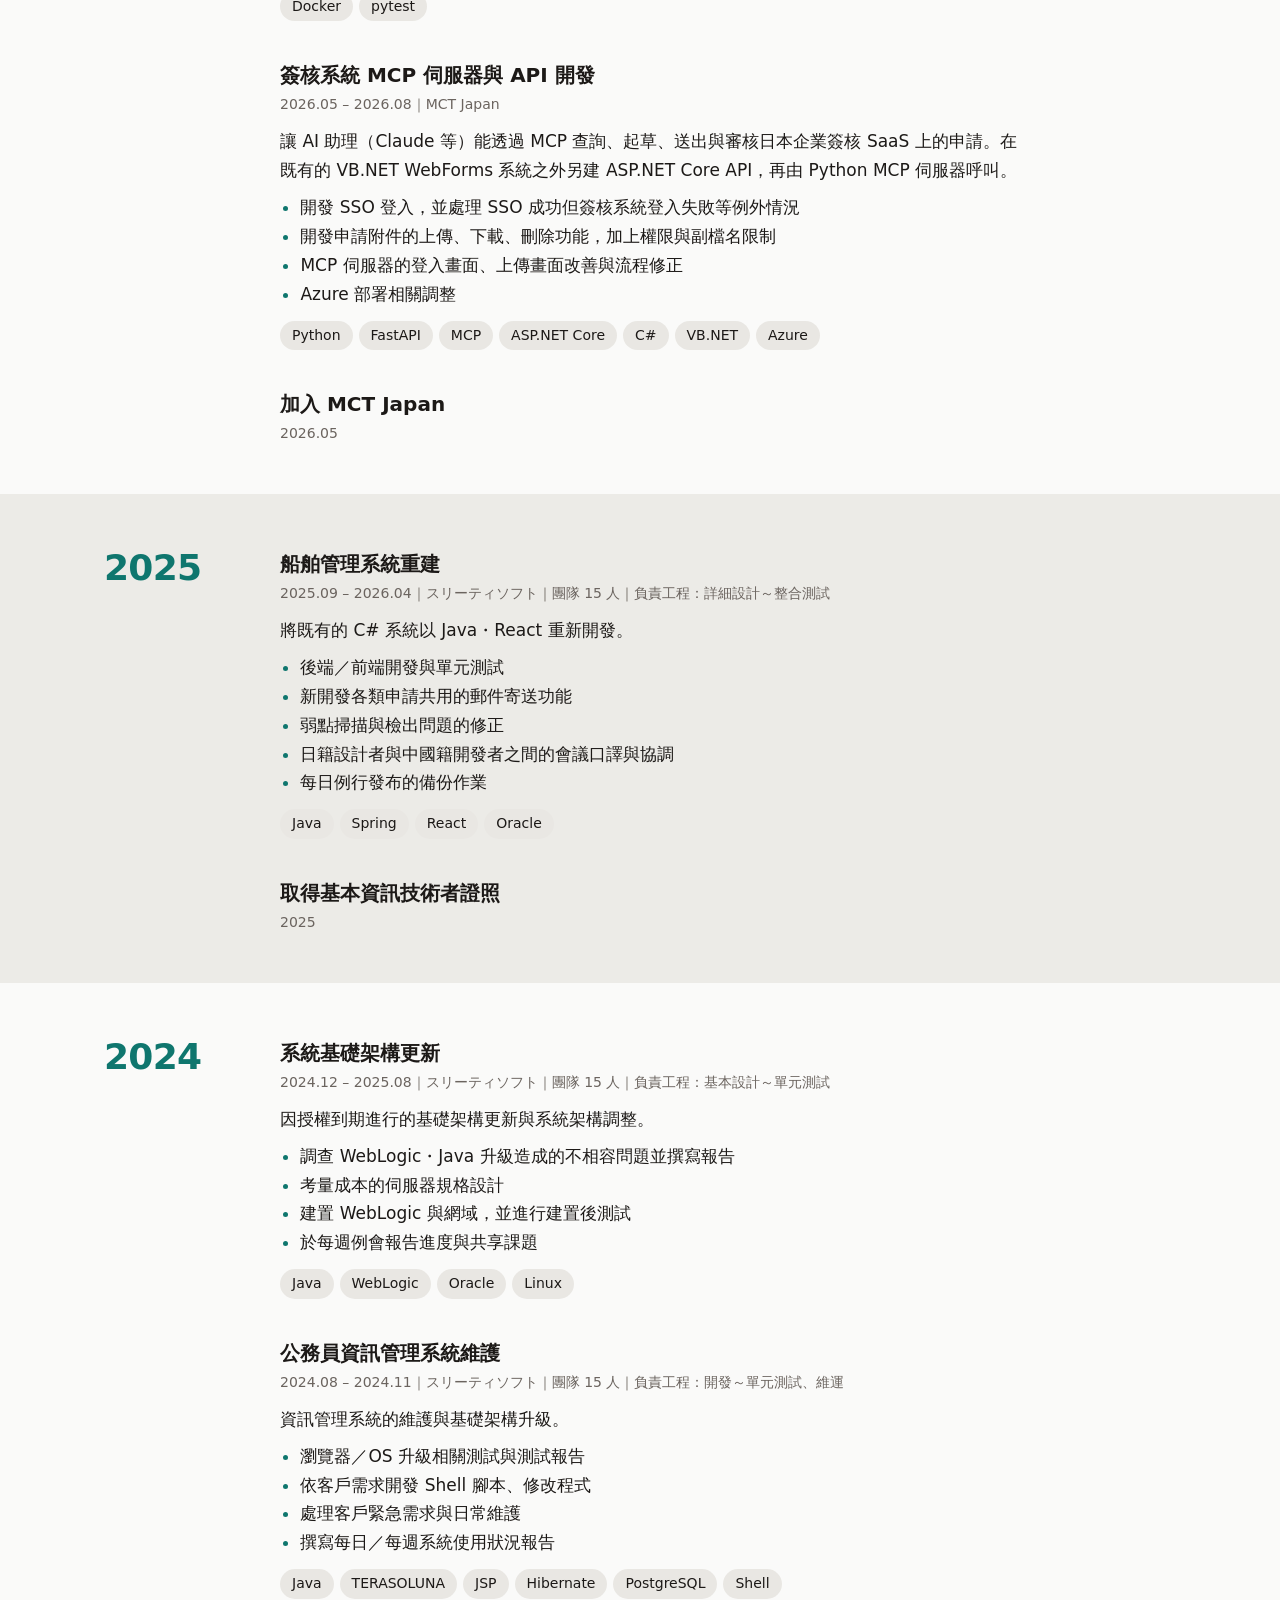
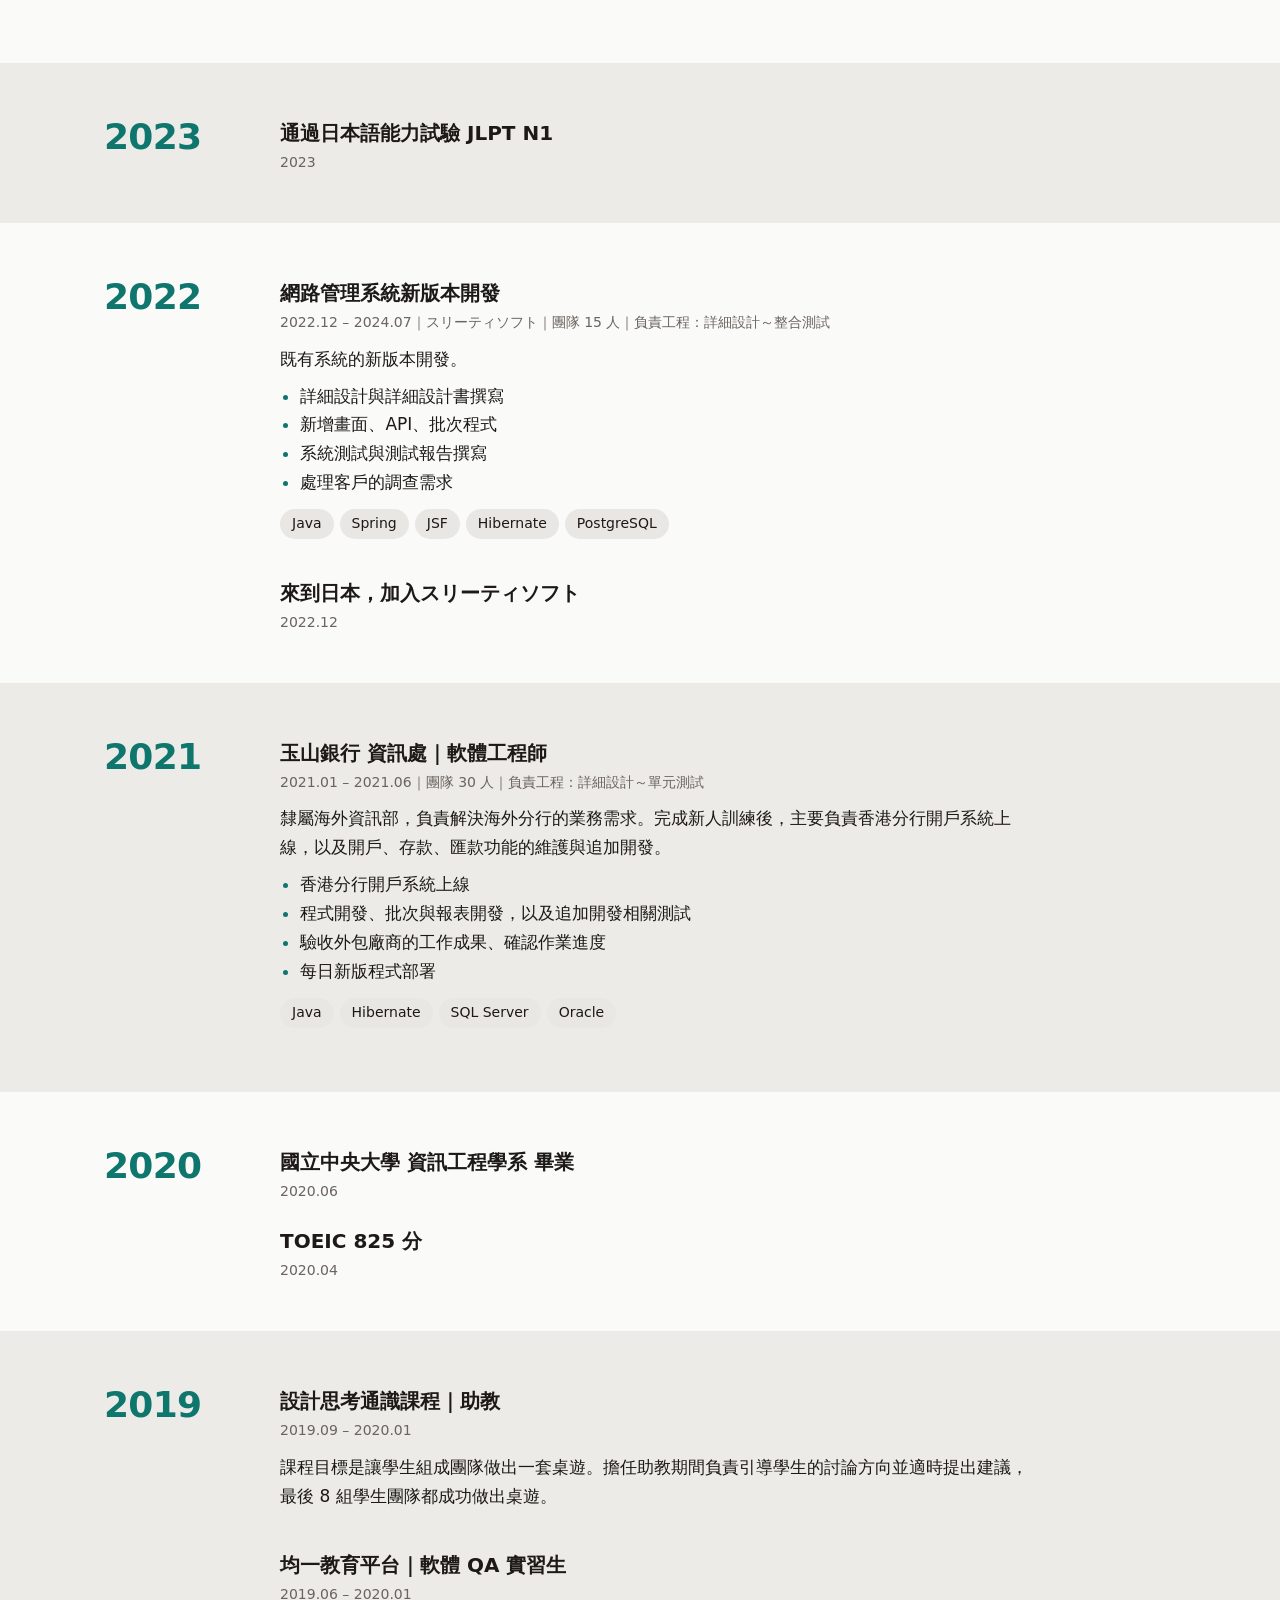
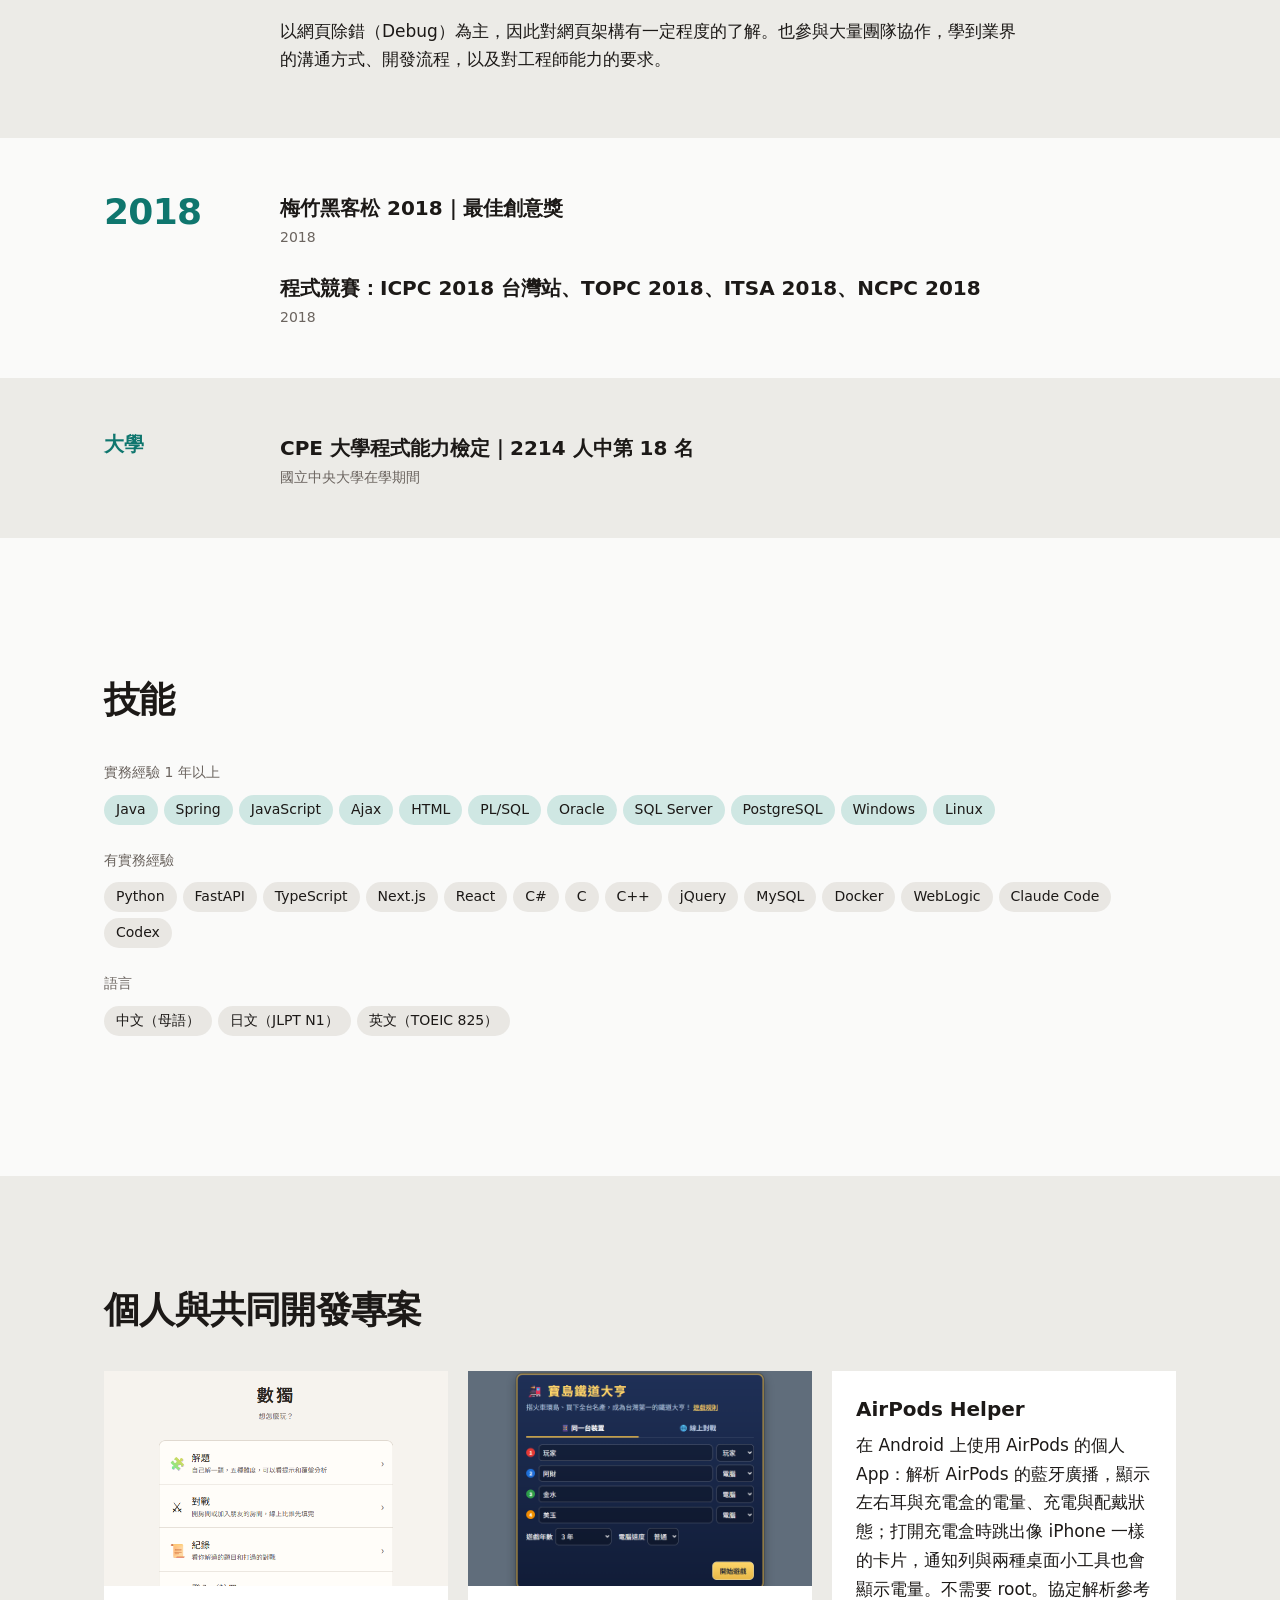
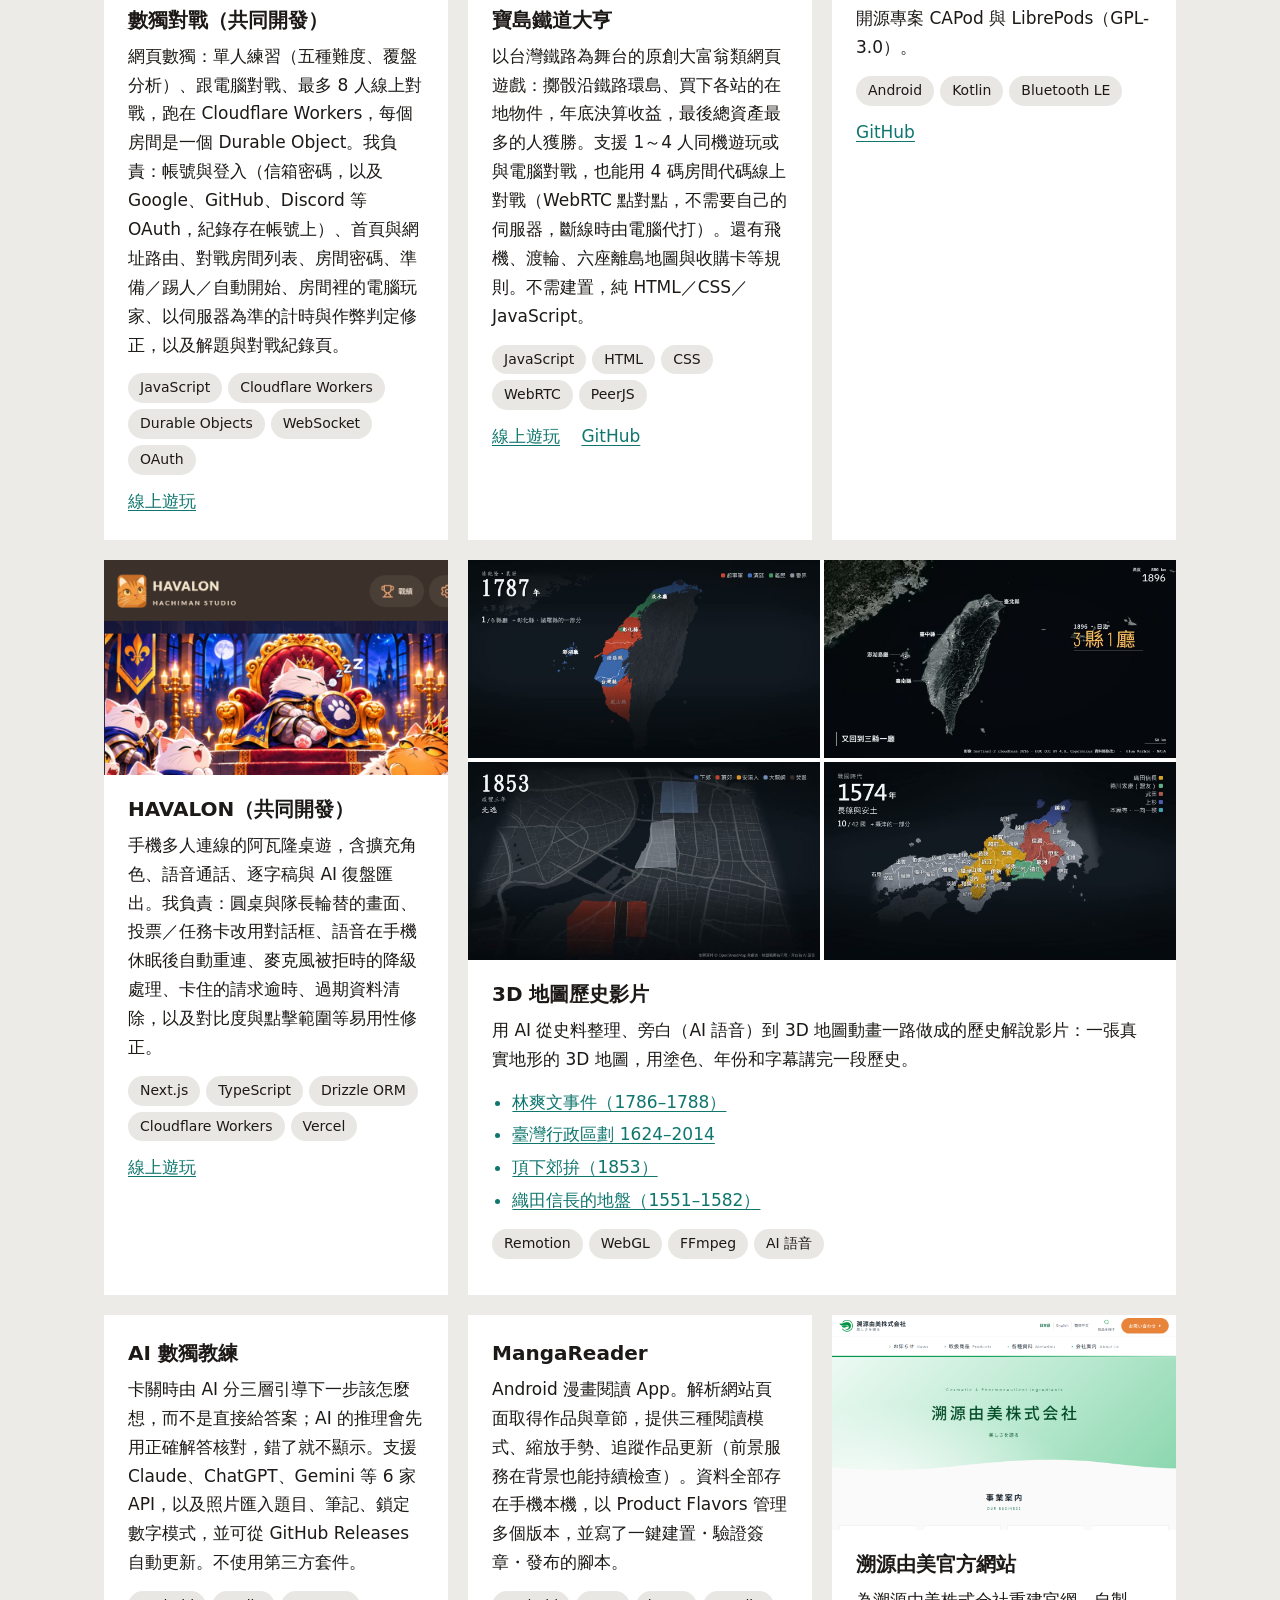
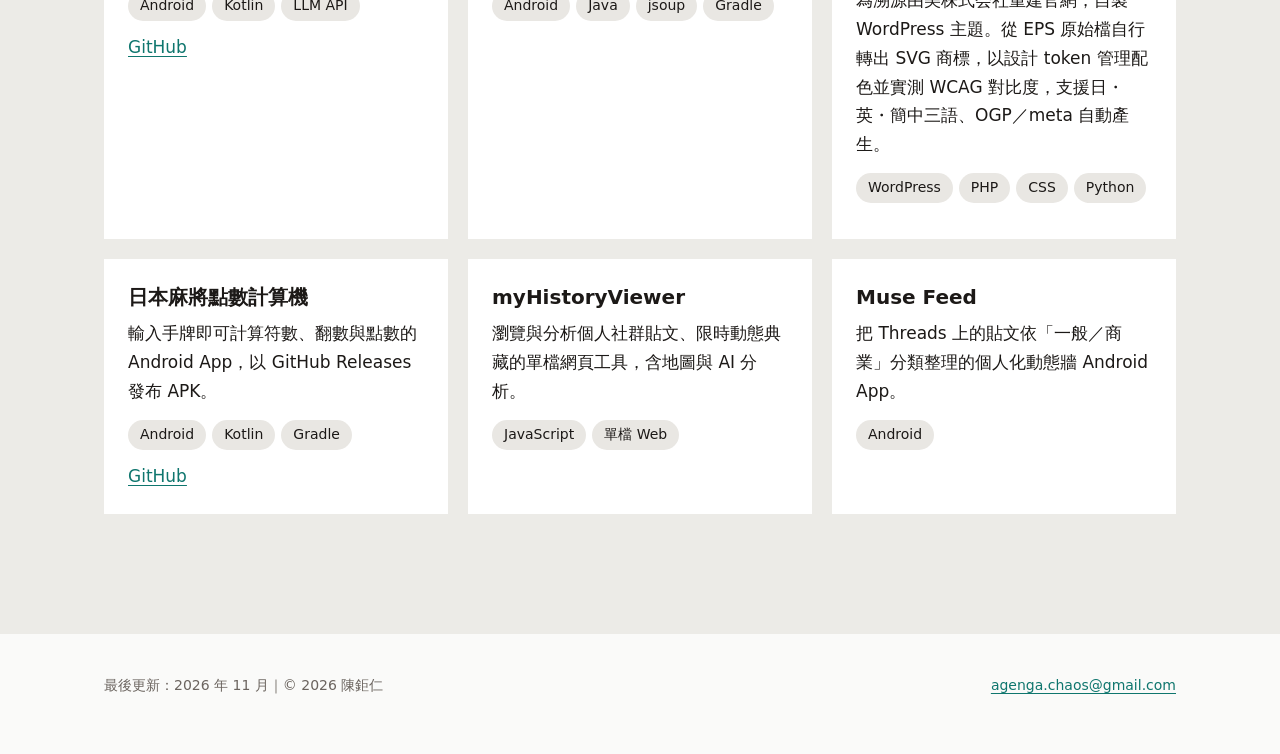
==== commit 38145728: "Add Sudoku Battle collaboration Co-Authored-By: Claude Opus 5.5 <noreply@anthropic.com>" ====
--- a/index.html
+++ b/index.html
@@ -258,6 +258,13 @@
   <h2>個人與共同開發專案</h2>
   <div class="grid">
     <div class="card">
+      <img src="img/sudoku-battle.png" alt="數獨對戰的首頁" width="640" height="400" loading="lazy">
+      <h3>數獨對戰（共同開發）</h3>
+      <p>網頁數獨：單人練習（五種難度、覆盤分析）、跟電腦對戰、最多 8 人線上對戰，跑在 Cloudflare Workers，每個房間是一個 Durable Object。我負責：帳號與登入（信箱密碼，以及 Google、GitHub、Discord 等 OAuth，紀錄存在帳號上）、首頁與網址路由、對戰房間列表、房間密碼、準備／踢人／自動開始、房間裡的電腦玩家、以伺服器為準的計時與作弊判定修正，以及解題與對戰紀錄頁。</p>
+      <div class="tags"><span>JavaScript</span><span>Cloudflare Workers</span><span>Durable Objects</span><span>WebSocket</span><span>OAuth</span></div>
+      <a href="https://sudoku-online.sudokubattle.workers.dev">線上遊玩</a>
+    </div>
+    <div class="card">
       <img src="img/formosa-rail.png" alt="寶島鐵道大亨的開始畫面" width="780" height="488" loading="lazy">
       <h3>寶島鐵道大亨</h3>
       <p>以台灣鐵路為舞台的原創大富翁類網頁遊戲：擲骰沿鐵路環島、買下各站的在地物件，年底決算收益，最後總資產最多的人獲勝。支援 1～4 人同機遊玩或與電腦對戰，也能用 4 碼房間代碼線上對戰（WebRTC 點對點，不需要自己的伺服器，斷線時由電腦代打）。還有飛機、渡輪、六座離島地圖與收購卡等規則。不需建置，純 HTML／CSS／JavaScript。</p>
